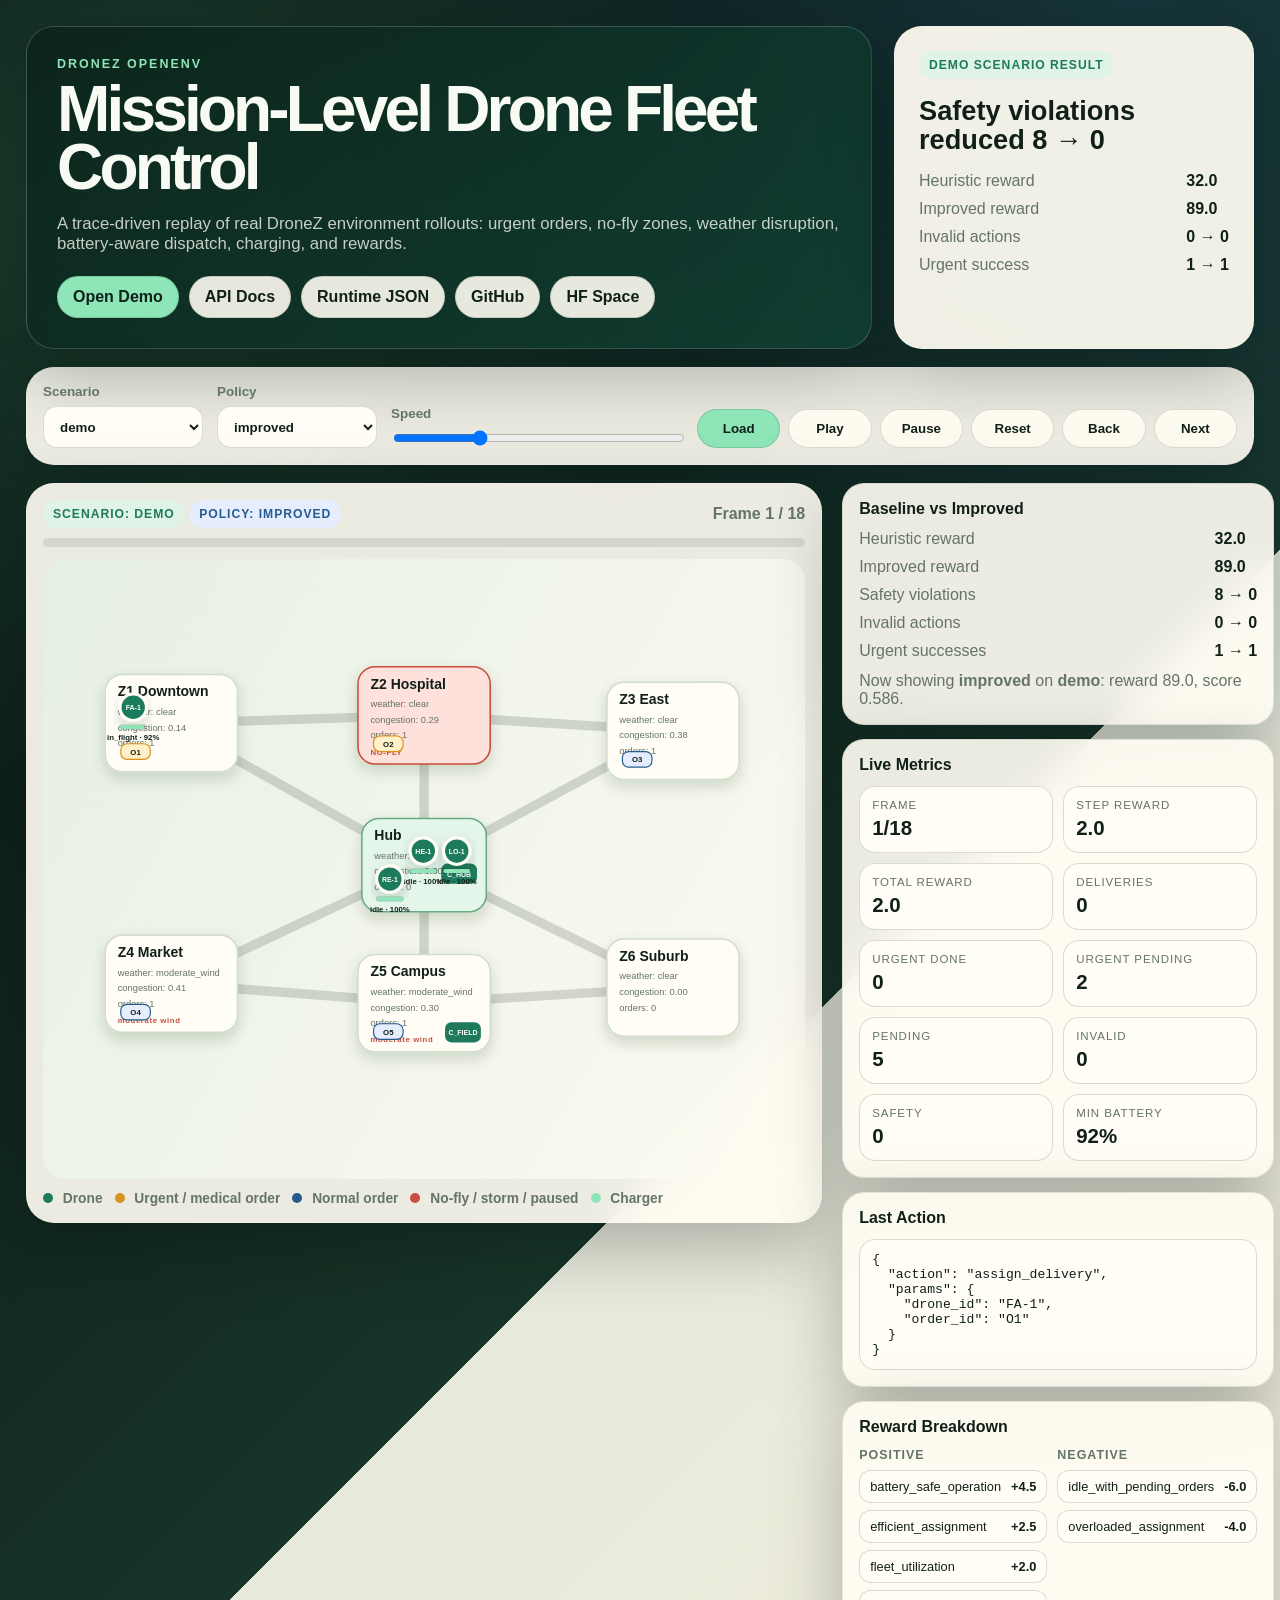
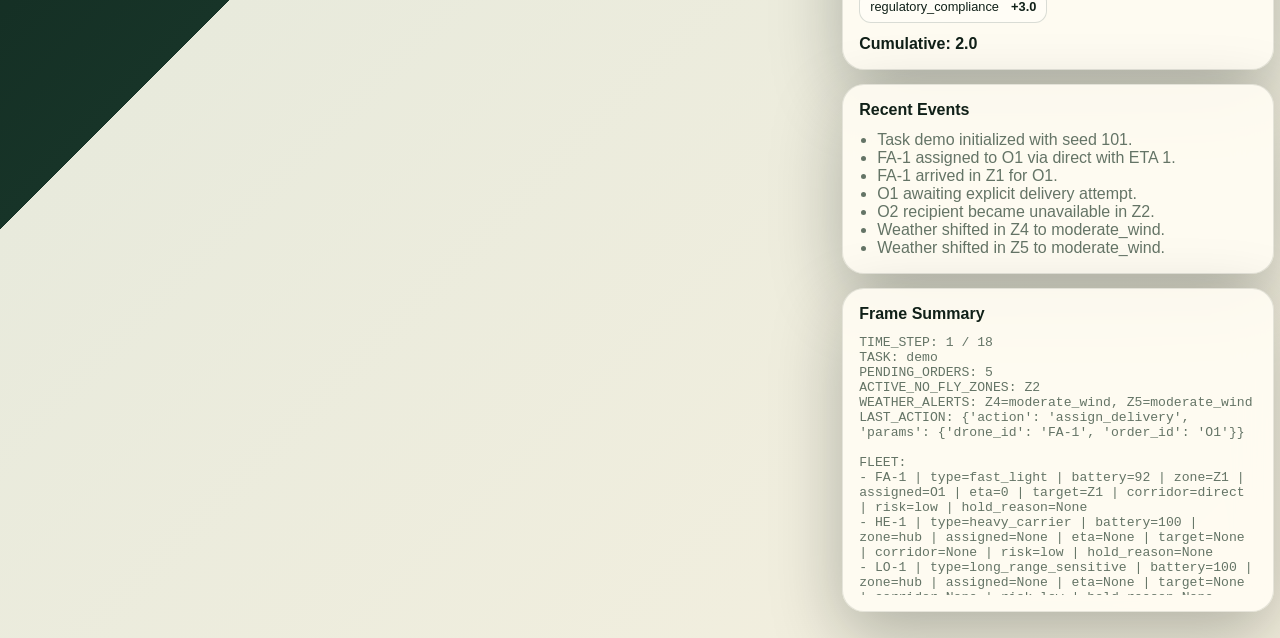
==== demo_ui/index.html @ 7ca6a4ff "Polish DroneZ landing page and replay simulation" ====
<!DOCTYPE html>
<html lang="en">
  <head>
    <meta charset="UTF-8" />
    <meta name="viewport" content="width=device-width, initial-scale=1.0" />
    <title>DroneZ OpenEnv Replay</title>
    <link rel="stylesheet" href="./styles.css" />
  </head>
  <body>
    <div class="app-shell">
      <header class="hero">
        <div class="hero-copy">
          <p class="eyebrow">DroneZ OpenEnv</p>
          <h1>Mission-Level Drone Fleet Control</h1>
          <p class="subhead">
            A trace-driven replay of real DroneZ environment rollouts: urgent orders,
            no-fly zones, weather disruption, battery-aware dispatch, charging, and rewards.
          </p>
          <div class="hero-actions">
            <a class="cta primary" href="#simulator">Open Demo</a>
            <a class="cta" href="/docs">API Docs</a>
            <a class="cta" href="/api">Runtime JSON</a>
            <a class="cta" href="https://github.com/SAICHAITU2012/Meta-Drone-Environment">GitHub</a>
            <a class="cta" href="https://huggingface.co/spaces/Krishna2521/dronez-openenv">HF Space</a>
          </div>
        </div>
        <div class="result-card">
          <span class="result-label">Demo Scenario Result</span>
          <strong>Safety violations reduced 8 → 0</strong>
          <div class="result-grid">
            <span>Heuristic reward</span><b>32.0</b>
            <span>Improved reward</span><b>89.0</b>
            <span>Invalid actions</span><b>0 → 0</b>
            <span>Urgent success</span><b>1 → 1</b>
          </div>
        </div>
      </header>

      <section class="controls-card" aria-label="Replay controls">
        <label>
          Scenario
          <select id="scenarioSelect">
            <option value="demo" selected>demo</option>
            <option value="easy">easy</option>
            <option value="medium">medium</option>
            <option value="hard">hard</option>
          </select>
        </label>
        <label>
          Policy
          <select id="policySelect">
            <option value="improved" selected>improved</option>
            <option value="heuristic">heuristic</option>
            <option value="random">random</option>
            <option value="naive">naive</option>
          </select>
        </label>
        <label>
          Speed
          <input id="speedRange" type="range" min="250" max="2000" step="250" value="850" />
        </label>
        <div class="button-row">
          <button id="loadBtn">Load</button>
          <button id="playBtn">Play</button>
          <button id="pauseBtn">Pause</button>
          <button id="resetBtn">Reset</button>
          <button id="prevBtn">Back</button>
          <button id="nextBtn">Next</button>
        </div>
      </section>

      <main id="simulator" class="layout">
        <section class="viewport-card">
          <div class="map-topline">
            <div>
              <span id="scenarioBadge" class="badge">scenario: demo</span>
              <span id="policyBadge" class="badge strong">policy: improved</span>
            </div>
            <div id="frameIndicator" class="frame-indicator">Frame 0 / 0</div>
          </div>
          <div class="progress-shell"><div id="progressBar" class="progress-bar"></div></div>
          <div id="errorPanel" class="error-panel" hidden></div>
          <svg id="mapSvg" viewBox="0 0 980 640" aria-label="DroneZ city replay map"></svg>
          <div class="legend">
            <span><i class="dot drone"></i> Drone</span>
            <span><i class="dot urgent"></i> Urgent / medical order</span>
            <span><i class="dot normal"></i> Normal order</span>
            <span><i class="dot hazard"></i> No-fly / storm / paused</span>
            <span><i class="dot charger"></i> Charger</span>
          </div>
        </section>

        <aside class="sidebar">
          <section class="panel comparison-card">
            <h2>Baseline vs Improved</h2>
            <div id="comparisonSummary" class="summary-stack"></div>
          </section>

          <section class="panel metrics">
            <h2>Live Metrics</h2>
            <div id="metricsGrid" class="metric-grid"></div>
          </section>

          <section class="panel action-card">
            <h2>Last Action</h2>
            <pre id="lastActionBox" class="action-box"></pre>
          </section>

          <section class="panel">
            <h2>Reward Breakdown</h2>
            <div id="rewardBreakdown" class="reward-breakdown"></div>
          </section>

          <section class="panel">
            <h2>Recent Events</h2>
            <ul id="eventsList" class="event-list"></ul>
          </section>

          <section class="panel">
            <h2>Frame Summary</h2>
            <pre id="frameSummary" class="summary-box"></pre>
          </section>
        </aside>
      </main>
    </div>

    <script type="module" src="./app.js"></script>
  </body>
</html>
---- demo_ui/styles.css ----
:root {
  --bg: #091713;
  --ink: #102018;
  --paper: #fbf7eb;
  --card: rgba(255, 252, 242, 0.92);
  --muted: #647466;
  --green: #1f7a5d;
  --green-soft: #dff3e7;
  --blue: #245c8d;
  --amber: #d9911f;
  --red: #c84c3f;
  --line: rgba(24, 51, 38, 0.16);
  --shadow: 0 24px 70px rgba(3, 14, 10, 0.28);
  font-family: "Avenir Next", "Segoe UI", sans-serif;
}

* { box-sizing: border-box; }

html { scroll-behavior: smooth; }

body {
  margin: 0;
  min-height: 100vh;
  color: var(--ink);
  background:
    radial-gradient(circle at 8% 8%, rgba(90, 202, 149, 0.22), transparent 26%),
    radial-gradient(circle at 88% 0%, rgba(36, 92, 141, 0.25), transparent 32%),
    linear-gradient(135deg, #07120f 0%, #173428 52%, #e8eadc 52%, #f5f0df 100%);
}

.app-shell {
  max-width: 1520px;
  margin: 0 auto;
  padding: 26px;
}

.hero {
  display: grid;
  grid-template-columns: minmax(0, 1fr) 360px;
  gap: 22px;
  align-items: stretch;
  color: #f8fbf4;
  margin-bottom: 18px;
}

.hero-copy,
.result-card,
.controls-card,
.viewport-card,
.panel {
  border: 1px solid rgba(255, 255, 255, 0.18);
  border-radius: 28px;
  box-shadow: var(--shadow);
}

.hero-copy {
  padding: 30px;
  background: linear-gradient(135deg, rgba(10, 33, 25, 0.82), rgba(17, 69, 53, 0.72));
}

.eyebrow {
  margin: 0 0 10px;
  color: #8de5b8;
  text-transform: uppercase;
  letter-spacing: 0.16em;
  font-size: 0.78rem;
  font-weight: 800;
}

h1 {
  margin: 0;
  max-width: 820px;
  font-size: clamp(2.2rem, 5vw, 5.1rem);
  line-height: 0.9;
  letter-spacing: -0.06em;
}

.subhead {
  max-width: 820px;
  margin: 18px 0 0;
  color: rgba(248, 251, 244, 0.78);
  font-size: 1.05rem;
}

.hero-actions {
  display: flex;
  flex-wrap: wrap;
  gap: 10px;
  margin-top: 22px;
}

.cta,
button {
  border: 1px solid rgba(16, 32, 24, 0.14);
  border-radius: 999px;
  padding: 11px 15px;
  background: rgba(255, 252, 242, 0.9);
  color: var(--ink);
  text-decoration: none;
  font-weight: 800;
  cursor: pointer;
  transition: transform 140ms ease, background 140ms ease;
}

.cta:hover,
button:hover {
  transform: translateY(-1px);
  background: #ffffff;
}

.cta.primary,
button:first-child {
  background: #8de5b8;
}

.result-card {
  padding: 24px;
  background: rgba(255, 252, 242, 0.94);
  color: var(--ink);
}

.result-label,
.badge {
  display: inline-flex;
  align-items: center;
  gap: 6px;
  width: fit-content;
  border-radius: 999px;
  padding: 7px 10px;
  background: var(--green-soft);
  color: var(--green);
  font-size: 0.76rem;
  font-weight: 900;
  text-transform: uppercase;
  letter-spacing: 0.08em;
}

.result-card strong {
  display: block;
  margin: 18px 0;
  font-size: 1.7rem;
  line-height: 1.05;
}

.result-grid,
.delta-grid {
  display: grid;
  grid-template-columns: 1fr auto;
  gap: 10px 14px;
  color: var(--muted);
}

.result-grid b,
.delta-grid b {
  color: var(--ink);
}

.controls-card {
  display: grid;
  grid-template-columns: 160px 160px minmax(160px, 1fr) minmax(360px, 540px);
  gap: 14px;
  align-items: end;
  padding: 16px;
  margin-bottom: 18px;
  background: var(--card);
}

label {
  display: grid;
  gap: 7px;
  color: var(--muted);
  font-size: 0.84rem;
  font-weight: 700;
}

select,
input[type="range"] {
  width: 100%;
}

select {
  min-height: 42px;
  border-radius: 14px;
  border: 1px solid var(--line);
  padding: 0 12px;
  background: #fffdf6;
  color: var(--ink);
  font-weight: 700;
}

.button-row {
  display: grid;
  grid-template-columns: repeat(6, 1fr);
  gap: 8px;
}

.layout {
  display: grid;
  grid-template-columns: minmax(620px, 1.45fr) minmax(360px, 0.75fr);
  gap: 20px;
  align-items: start;
}

.viewport-card,
.panel {
  background: var(--card);
  backdrop-filter: blur(18px);
}

.viewport-card {
  padding: 16px;
  position: sticky;
  top: 16px;
}

.map-topline {
  display: flex;
  justify-content: space-between;
  gap: 12px;
  align-items: center;
  margin-bottom: 10px;
}

.badge.strong {
  background: #e6edff;
  color: var(--blue);
}

.frame-indicator {
  color: var(--muted);
  font-weight: 900;
}

.progress-shell {
  height: 9px;
  overflow: hidden;
  border-radius: 999px;
  background: rgba(16, 32, 24, 0.1);
  margin-bottom: 12px;
}

.progress-bar {
  width: 0;
  height: 100%;
  border-radius: inherit;
  background: linear-gradient(90deg, var(--green), #8de5b8);
  transition: width 180ms ease;
}

.error-panel {
  margin-bottom: 12px;
  padding: 12px;
  border: 1px solid rgba(200, 76, 63, 0.35);
  border-radius: 16px;
  background: #ffe9e6;
  color: #7d1d16;
}

.error-panel pre {
  overflow: auto;
  white-space: pre-wrap;
}

#mapSvg {
  display: block;
  width: 100%;
  min-height: 620px;
  border-radius: 22px;
  background:
    linear-gradient(120deg, rgba(229, 240, 227, 0.9), rgba(255, 252, 242, 0.88)),
    repeating-linear-gradient(90deg, rgba(16, 32, 24, 0.04), rgba(16, 32, 24, 0.04) 1px, transparent 1px, transparent 54px),
    repeating-linear-gradient(0deg, rgba(16, 32, 24, 0.035), rgba(16, 32, 24, 0.035) 1px, transparent 1px, transparent 54px);
}

.map-bg { fill: transparent; }
.road { stroke: rgba(16, 32, 24, 0.16); stroke-width: 12; stroke-linecap: round; }
.flight-path { stroke: var(--blue); stroke-width: 4; stroke-dasharray: 10 8; stroke-linecap: round; opacity: 0.9; }
.flight-path.safe { stroke: var(--green); }
.path-pulse { fill: var(--blue); opacity: 0.95; }
.path-pulse.safe { fill: var(--green); }

.zone rect {
  filter: url(#softShadow);
  stroke-width: 2;
}
.zone.clear rect { fill: #fffdf6; stroke: #cfddcb; }
.zone.hub rect { fill: #e4f5ea; stroke: #67a982; }
.zone.no-fly rect { fill: #ffe1dc; stroke: var(--red); }
.zone.paused rect { fill: #fff0c7; stroke: var(--amber); }
.zone.storm rect { fill: #e6ecfb; stroke: var(--blue); }
.zone.congested rect { fill: #fbe9d2; stroke: var(--amber); }
.zone-title { font-size: 18px; font-weight: 900; fill: var(--ink); }
.zone-detail { font-size: 12px; fill: var(--muted); }
.zone-badge { font-size: 10px; font-weight: 900; fill: var(--red); letter-spacing: 0.08em; }

.charger rect { fill: var(--green); }
.charger text { fill: white; font-size: 9px; font-weight: 900; }

.order rect { stroke-width: 1.5; }
.order.normal rect { fill: #e6edff; stroke: var(--blue); }
.order.priority rect { fill: #fff0c7; stroke: var(--amber); }
.order.delivered { opacity: 0.35; }
.order text { font-size: 10px; font-weight: 900; fill: var(--ink); }

.drone circle { stroke: #fffdf6; stroke-width: 4; filter: url(#softShadow); }
.drone.ok circle { fill: var(--green); }
.drone.warning circle { fill: var(--amber); }
.drone.critical circle { fill: var(--red); }
.drone-label { font-size: 9px; font-weight: 900; fill: white; }
.drone-meta { font-size: 10px; fill: var(--ink); font-weight: 800; }
.battery-shell { fill: rgba(16, 32, 24, 0.18); }
.battery-fill { fill: #8de5b8; }

.legend {
  display: flex;
  flex-wrap: wrap;
  gap: 12px;
  margin-top: 12px;
  color: var(--muted);
  font-size: 0.86rem;
  font-weight: 700;
}

.dot {
  display: inline-block;
  width: 10px;
  height: 10px;
  border-radius: 999px;
  margin-right: 6px;
}
.dot.drone { background: var(--green); }
.dot.urgent { background: var(--amber); }
.dot.normal { background: var(--blue); }
.dot.hazard { background: var(--red); }
.dot.charger { background: #8de5b8; }

.sidebar {
  display: grid;
  gap: 14px;
}

.panel {
  padding: 16px;
  border: 1px solid rgba(16, 32, 24, 0.1);
  border-radius: 22px;
}

.panel h2 {
  margin: 0 0 12px;
  font-size: 1rem;
}

.metric-grid {
  display: grid;
  grid-template-columns: repeat(2, 1fr);
  gap: 10px;
}

.metric {
  border-radius: 16px;
  padding: 12px;
  background: #fffdf6;
  border: 1px solid var(--line);
}

.metric-label {
  font-size: 0.72rem;
  color: var(--muted);
  text-transform: uppercase;
  letter-spacing: 0.08em;
}

.metric-value {
  font-size: 1.28rem;
  font-weight: 900;
  margin-top: 5px;
}

.selected-policy {
  margin: 12px 0 0;
  color: var(--muted);
}

.action-box,
.summary-box {
  margin: 0;
  white-space: pre-wrap;
  overflow: auto;
  max-height: 260px;
  color: var(--muted);
  font-size: 0.82rem;
}

.action-box {
  color: var(--ink);
  background: #fffdf6;
  border: 1px solid var(--line);
  border-radius: 16px;
  padding: 12px;
}

.event-list {
  margin: 0;
  padding-left: 18px;
  max-height: 220px;
  overflow: auto;
  color: var(--muted);
}

.reward-columns {
  display: grid;
  grid-template-columns: 1fr 1fr;
  gap: 10px;
}

.reward-columns h3 {
  margin: 0 0 8px;
  font-size: 0.78rem;
  text-transform: uppercase;
  letter-spacing: 0.08em;
  color: var(--muted);
}

.reward-columns ul {
  list-style: none;
  margin: 0;
  padding: 0;
  display: grid;
  gap: 7px;
}

.reward-columns li {
  display: flex;
  justify-content: space-between;
  gap: 10px;
  padding: 8px 10px;
  background: #fffdf6;
  border: 1px solid var(--line);
  border-radius: 12px;
  font-size: 0.8rem;
}

.reward-total {
  margin: 12px 0 0;
  font-weight: 900;
}

.fallback-mode #mapSvg {
  outline: 3px solid rgba(200, 76, 63, 0.35);
}

@media (max-width: 1120px) {
  .hero,
  .layout,
  .controls-card {
    grid-template-columns: 1fr;
  }

  .viewport-card {
    position: static;
  }

  .button-row {
    grid-template-columns: repeat(3, 1fr);
  }

  #mapSvg {
    min-height: 520px;
  }
}

@media (max-width: 640px) {
  .app-shell {
    padding: 14px;
  }

  .hero-copy,
  .result-card,
  .controls-card,
  .viewport-card,
  .panel {
    border-radius: 20px;
  }

  .button-row,
  .metric-grid,
  .reward-columns {
    grid-template-columns: 1fr;
  }
}
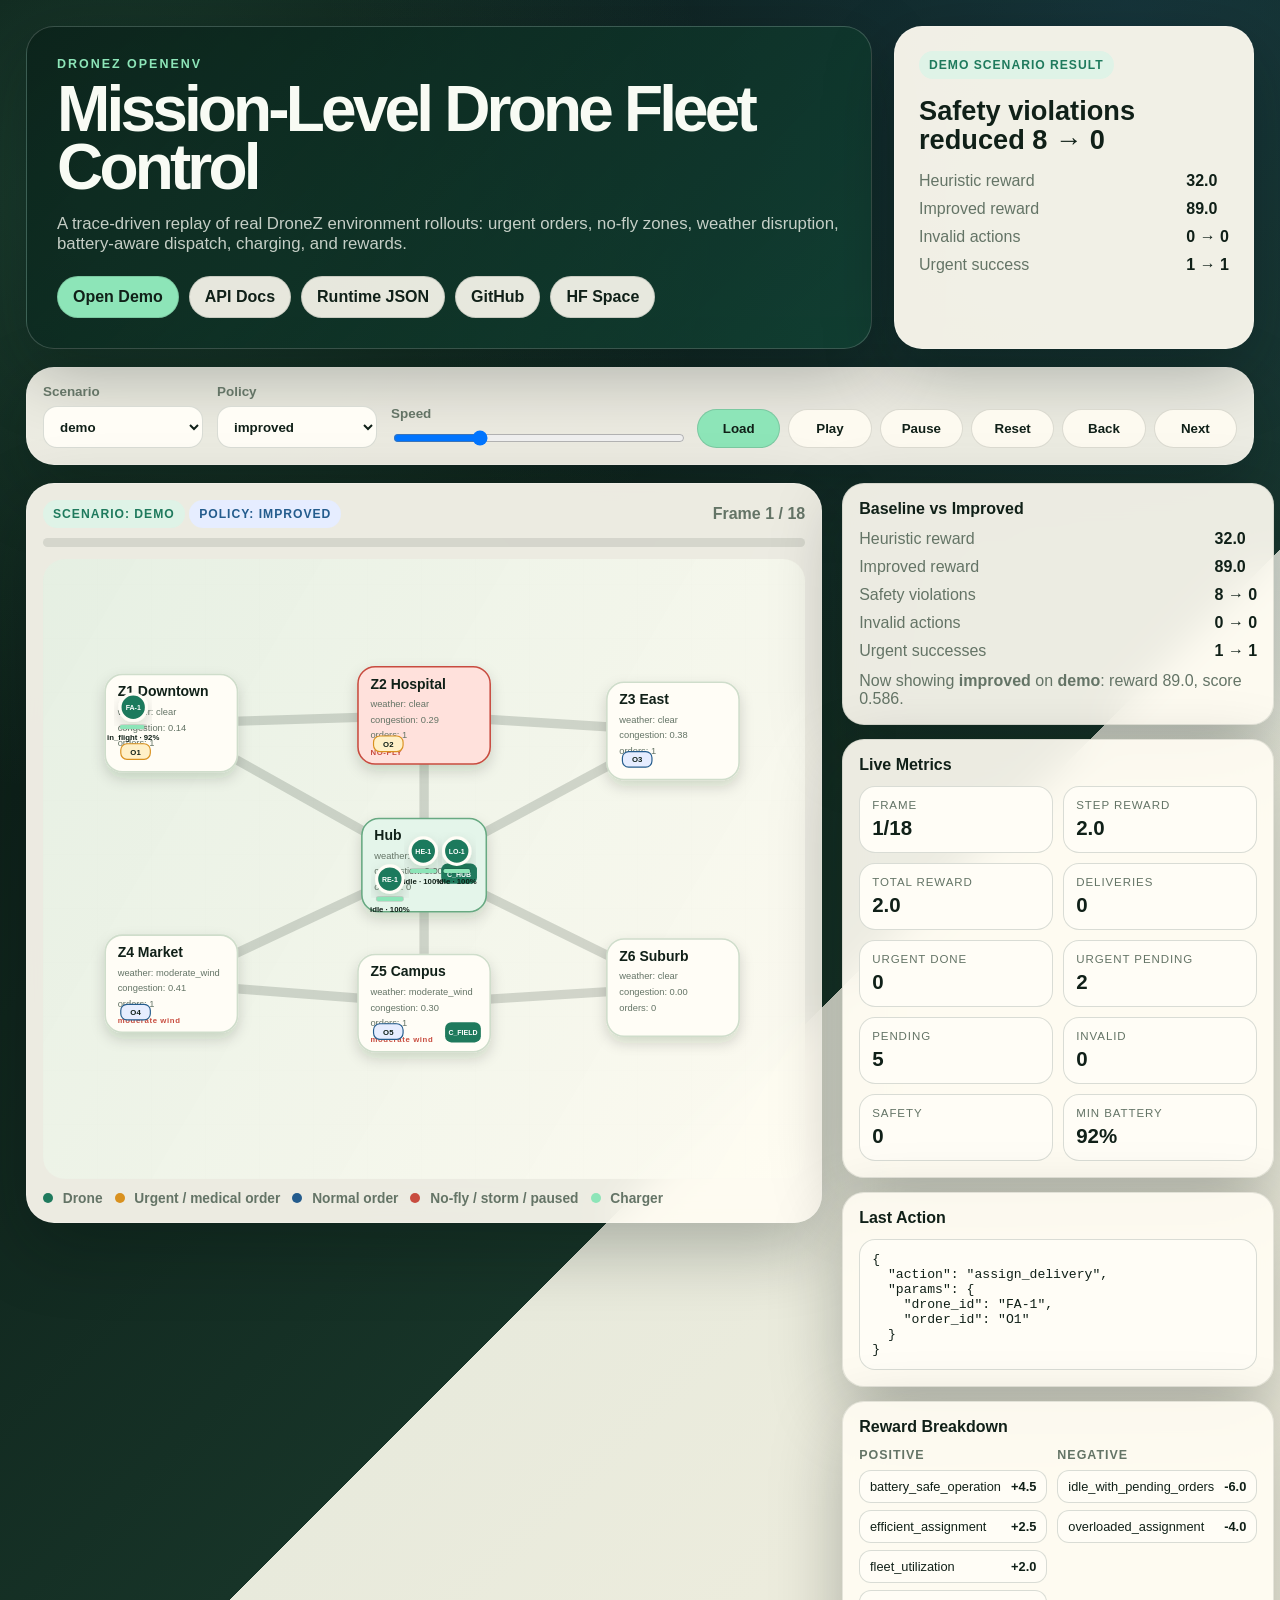
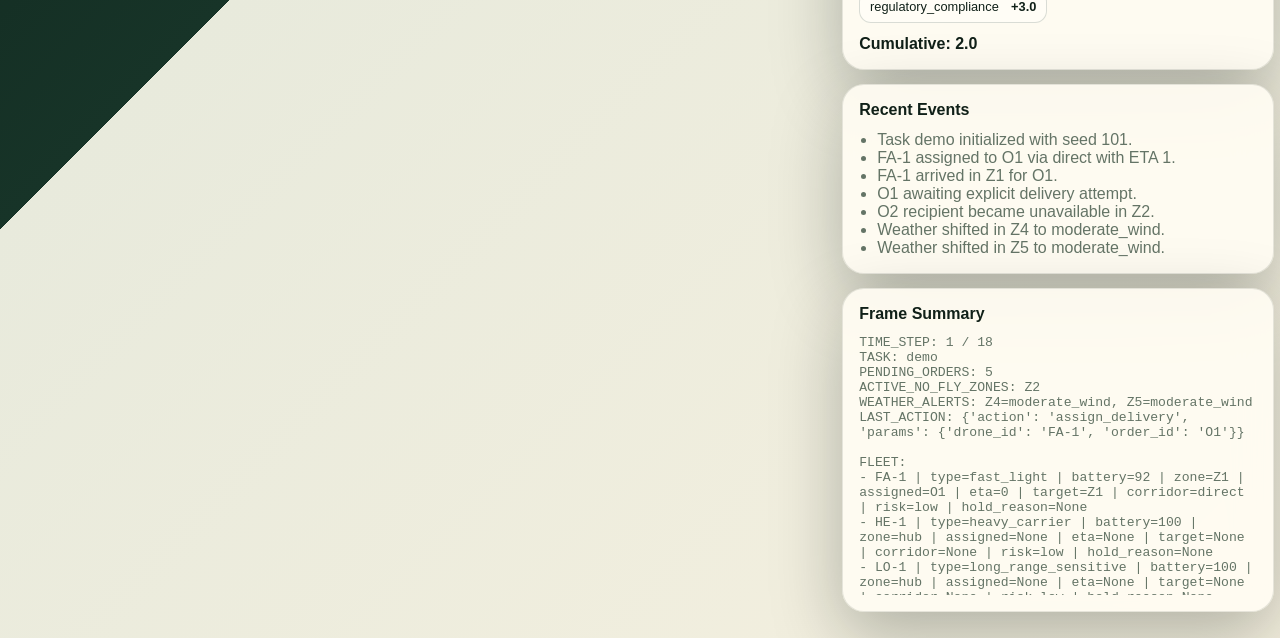
==== commit 5753fb6d: "Finalize DroneZ team submission readiness" ====
--- a/demo_ui/index.html
+++ b/demo_ui/index.html
@@ -20,7 +20,7 @@
             <a class="cta primary" href="#simulator">Open Demo</a>
             <a class="cta" href="/docs">API Docs</a>
             <a class="cta" href="/api">Runtime JSON</a>
-            <a class="cta" href="https://github.com/SAICHAITU2012/Meta-Drone-Environment">GitHub</a>
+            <a class="cta" href="https://github.com/Hollenite/DroneZ">GitHub</a>
             <a class="cta" href="https://huggingface.co/spaces/Krishna2521/dronez-openenv">HF Space</a>
           </div>
         </div>
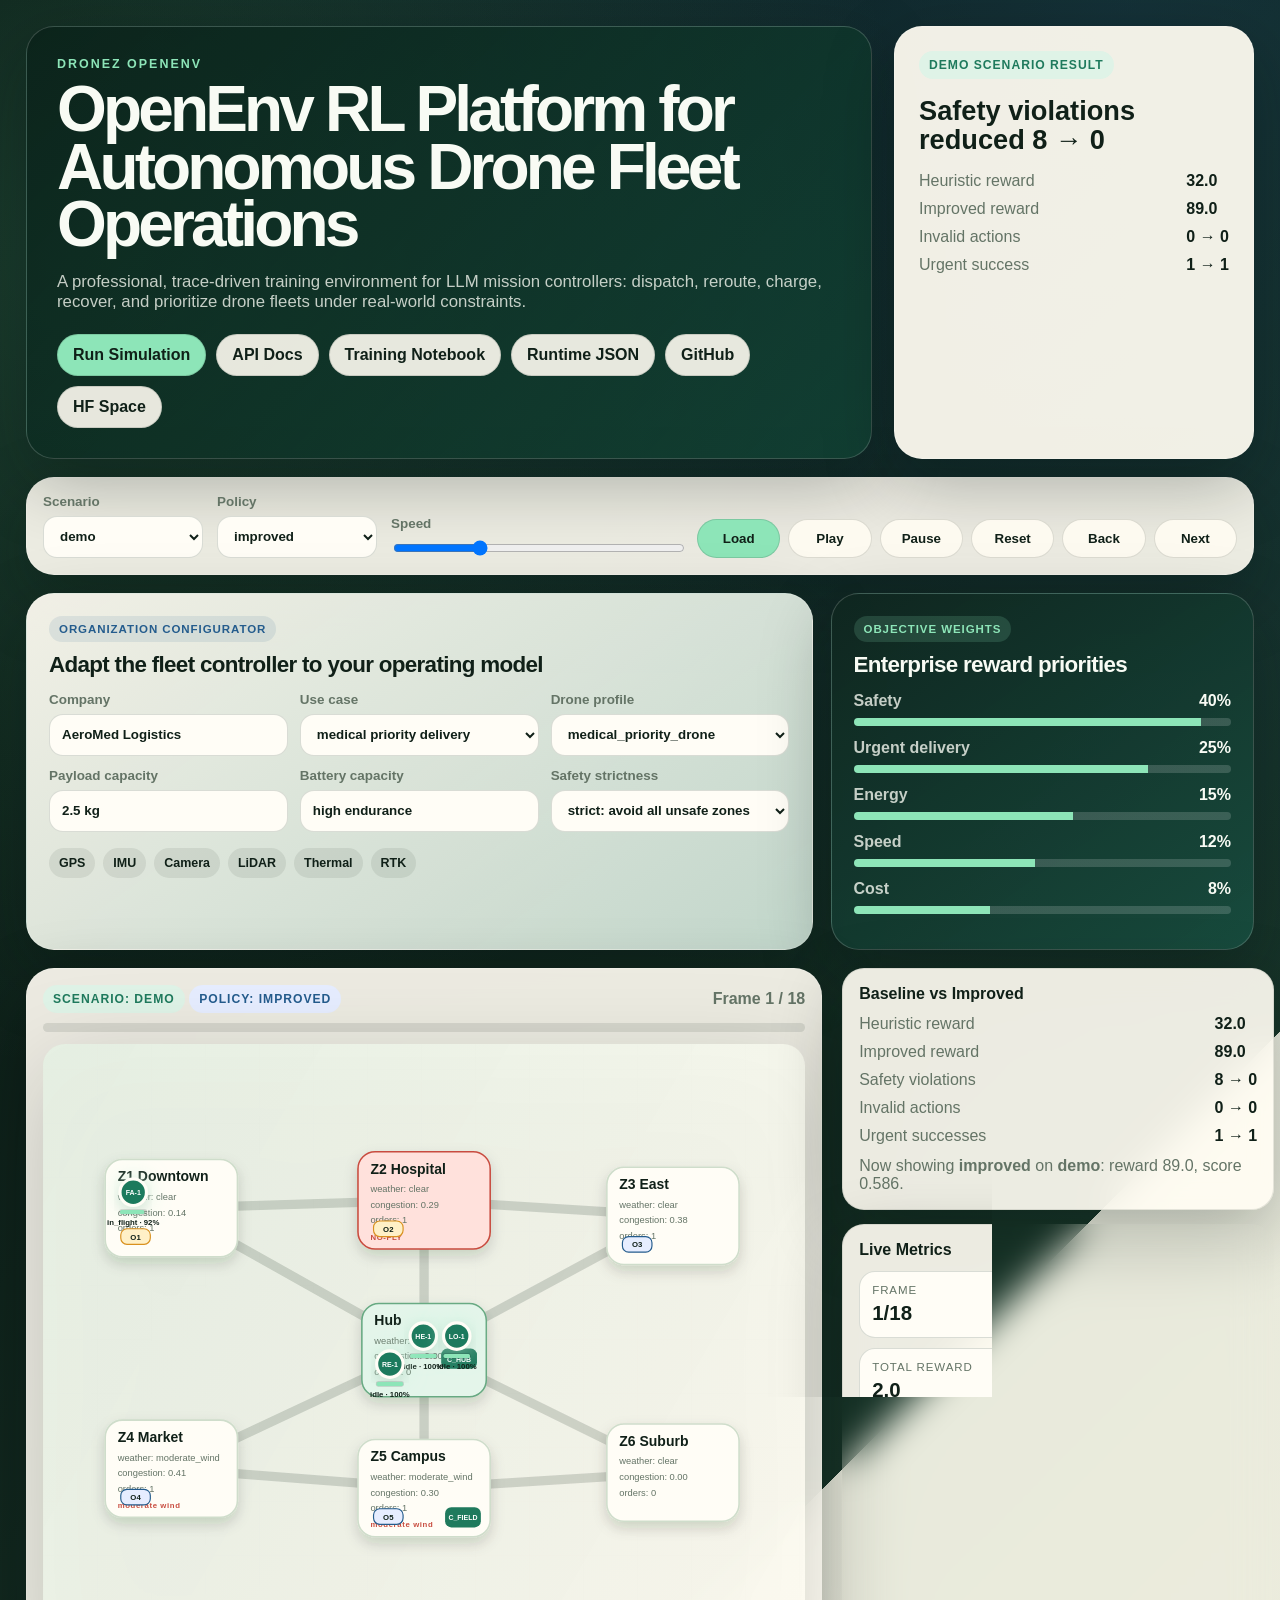
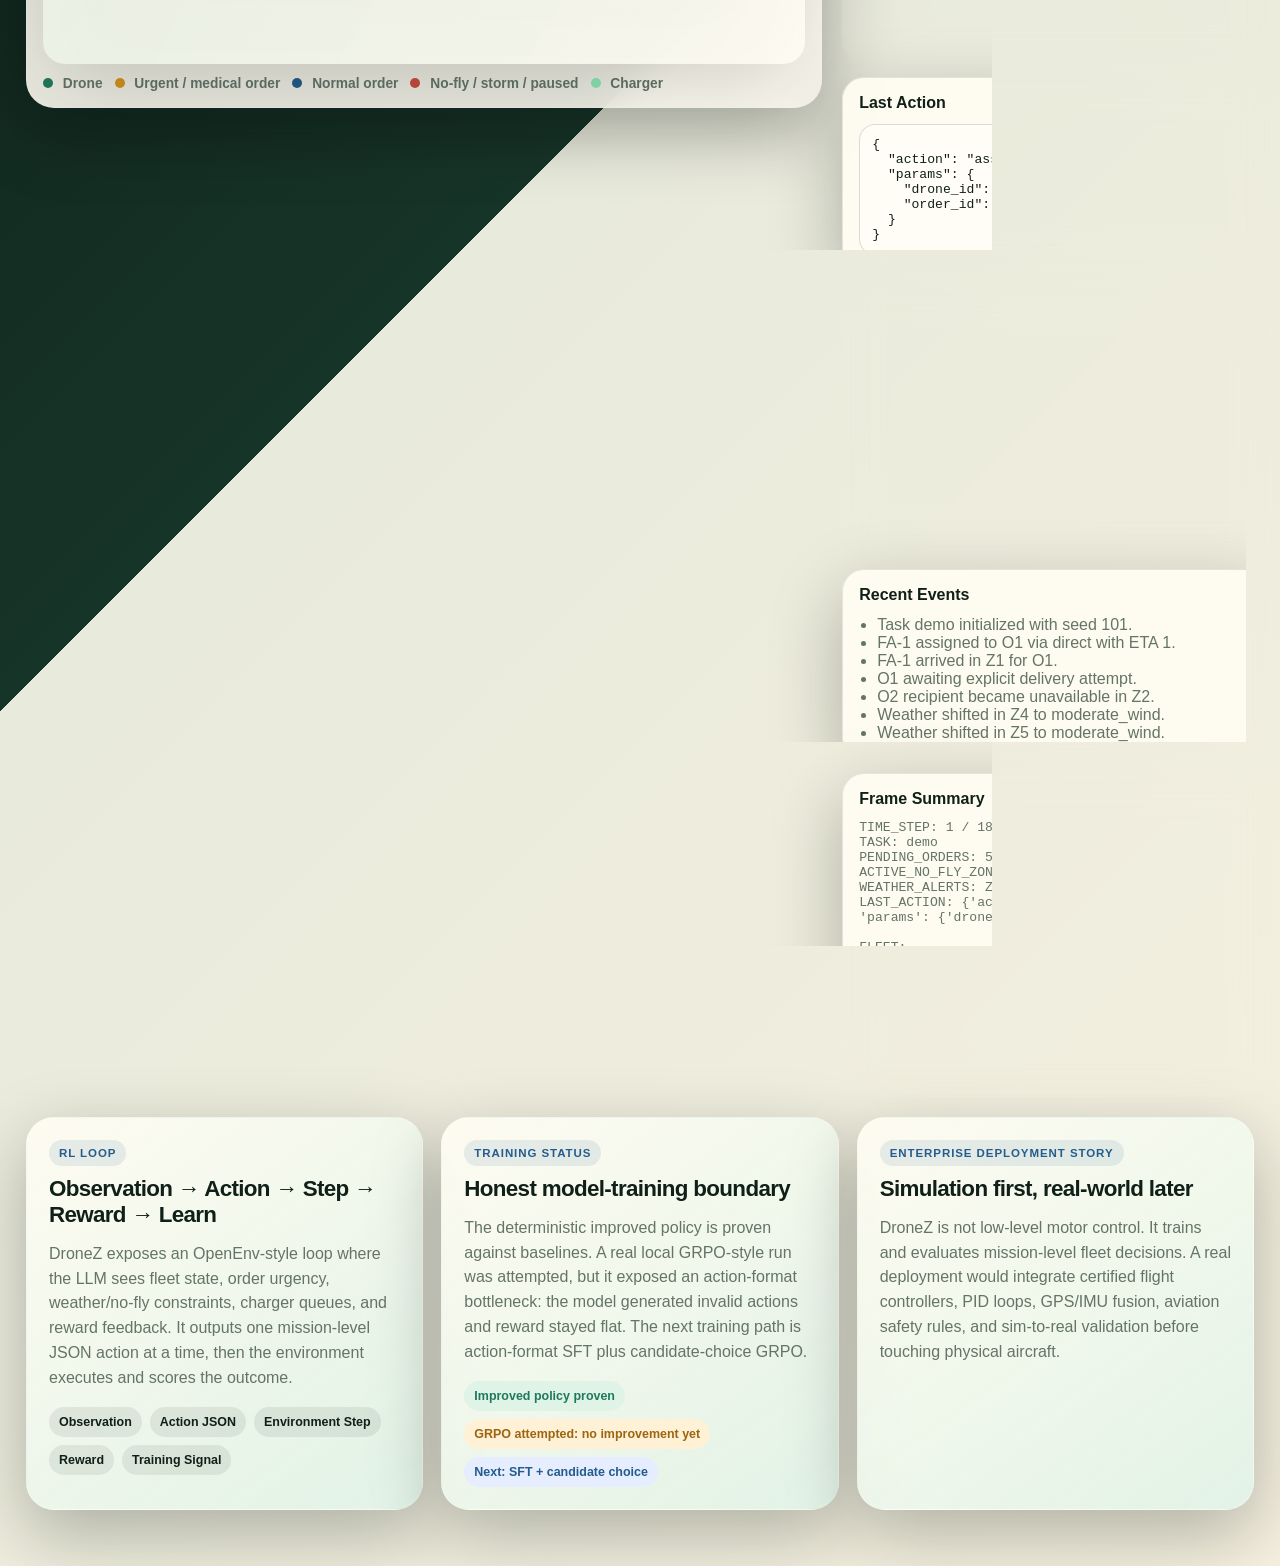
==== commit c417d2fd: "Improve DroneZ training reliability and B2B simulation demo" ====
--- a/demo_ui/index.html
+++ b/demo_ui/index.html
@@ -11,14 +11,15 @@
       <header class="hero">
         <div class="hero-copy">
           <p class="eyebrow">DroneZ OpenEnv</p>
-          <h1>Mission-Level Drone Fleet Control</h1>
+          <h1>OpenEnv RL Platform for Autonomous Drone Fleet Operations</h1>
           <p class="subhead">
-            A trace-driven replay of real DroneZ environment rollouts: urgent orders,
-            no-fly zones, weather disruption, battery-aware dispatch, charging, and rewards.
+            A professional, trace-driven training environment for LLM mission controllers:
+            dispatch, reroute, charge, recover, and prioritize drone fleets under real-world constraints.
           </p>
           <div class="hero-actions">
-            <a class="cta primary" href="#simulator">Open Demo</a>
+            <a class="cta primary" href="#simulator">Run Simulation</a>
             <a class="cta" href="/docs">API Docs</a>
+            <a class="cta" href="https://colab.research.google.com/drive/1ge0s9eYcbeE25oEXh6t-wySGh3ZCR9AV">Training Notebook</a>
             <a class="cta" href="/api">Runtime JSON</a>
             <a class="cta" href="https://github.com/Hollenite/DroneZ">GitHub</a>
             <a class="cta" href="https://huggingface.co/spaces/Krishna2521/dronez-openenv">HF Space</a>
@@ -69,6 +70,53 @@
         </div>
       </section>
 
+      <section class="enterprise-grid" aria-label="Organization configurator">
+        <div class="config-card">
+          <div class="section-kicker">Organization Configurator</div>
+          <h2>Adapt the fleet controller to your operating model</h2>
+          <div class="config-grid">
+            <label>Company <input value="AeroMed Logistics" aria-label="Company name" /></label>
+            <label>Use case
+              <select aria-label="Use case">
+                <option>medical priority delivery</option>
+                <option>urban food delivery</option>
+                <option>critical infrastructure inspection</option>
+                <option>campus surveillance</option>
+              </select>
+            </label>
+            <label>Drone profile
+              <select aria-label="Drone profile">
+                <option>medical_priority_drone</option>
+                <option>light_food_delivery_drone</option>
+                <option>heavy_package_drone</option>
+                <option>long_range_rural_drone</option>
+              </select>
+            </label>
+            <label>Payload capacity <input value="2.5 kg" aria-label="Payload capacity" /></label>
+            <label>Battery capacity <input value="high endurance" aria-label="Battery capacity" /></label>
+            <label>Safety strictness
+              <select aria-label="Safety strictness">
+                <option>strict: avoid all unsafe zones</option>
+                <option>balanced: safety with deadline pressure</option>
+              </select>
+            </label>
+          </div>
+          <div class="sensor-stack">
+            <span>GPS</span><span>IMU</span><span>Camera</span><span>LiDAR</span><span>Thermal</span><span>RTK</span>
+          </div>
+        </div>
+
+        <div class="config-card objective-card">
+          <div class="section-kicker">Objective Weights</div>
+          <h2>Enterprise reward priorities</h2>
+          <div class="objective-row"><span>Safety</span><b>40%</b><i style="--w: 92%"></i></div>
+          <div class="objective-row"><span>Urgent delivery</span><b>25%</b><i style="--w: 78%"></i></div>
+          <div class="objective-row"><span>Energy</span><b>15%</b><i style="--w: 58%"></i></div>
+          <div class="objective-row"><span>Speed</span><b>12%</b><i style="--w: 48%"></i></div>
+          <div class="objective-row"><span>Cost</span><b>8%</b><i style="--w: 36%"></i></div>
+        </div>
+      </section>
+
       <main id="simulator" class="layout">
         <section class="viewport-card">
           <div class="map-topline">
@@ -122,6 +170,44 @@
           </section>
         </aside>
       </main>
+
+      <section class="story-grid">
+        <article class="story-card">
+          <div class="section-kicker">RL Loop</div>
+          <h2>Observation → Action → Step → Reward → Learn</h2>
+          <p>
+            DroneZ exposes an OpenEnv-style loop where the LLM sees fleet state, order urgency,
+            weather/no-fly constraints, charger queues, and reward feedback. It outputs one mission-level
+            JSON action at a time, then the environment executes and scores the outcome.
+          </p>
+          <div class="loop-row">
+            <span>Observation</span><span>Action JSON</span><span>Environment Step</span><span>Reward</span><span>Training Signal</span>
+          </div>
+        </article>
+        <article class="story-card">
+          <div class="section-kicker">Training Status</div>
+          <h2>Honest model-training boundary</h2>
+          <p>
+            The deterministic improved policy is proven against baselines. A real local GRPO-style run was
+            attempted, but it exposed an action-format bottleneck: the model generated invalid actions and
+            reward stayed flat. The next training path is action-format SFT plus candidate-choice GRPO.
+          </p>
+          <div class="status-pills">
+            <span class="pass">Improved policy proven</span>
+            <span class="warn">GRPO attempted: no improvement yet</span>
+            <span class="next">Next: SFT + candidate choice</span>
+          </div>
+        </article>
+        <article class="story-card">
+          <div class="section-kicker">Enterprise Deployment Story</div>
+          <h2>Simulation first, real-world later</h2>
+          <p>
+            DroneZ is not low-level motor control. It trains and evaluates mission-level fleet decisions.
+            A real deployment would integrate certified flight controllers, PID loops, GPS/IMU fusion,
+            aviation safety rules, and sim-to-real validation before touching physical aircraft.
+          </p>
+        </article>
+      </section>
     </div>
 
     <script type="module" src="./app.js"></script>
--- a/demo_ui/styles.css
+++ b/demo_ui/styles.css
@@ -174,11 +174,13 @@
 }
 
 select,
-input[type="range"] {
+input[type="range"],
+.config-grid input {
   width: 100%;
 }
 
-select {
+select,
+.config-grid input {
   min-height: 42px;
   border-radius: 14px;
   border: 1px solid var(--line);
@@ -188,6 +190,104 @@
   font-weight: 700;
 }
 
+.enterprise-grid {
+  display: grid;
+  grid-template-columns: minmax(0, 1.3fr) minmax(320px, 0.7fr);
+  gap: 18px;
+  margin-bottom: 18px;
+}
+
+.config-card,
+.story-card {
+  border: 1px solid rgba(255, 255, 255, 0.18);
+  border-radius: 28px;
+  background: linear-gradient(145deg, rgba(255, 252, 242, 0.94), rgba(223, 243, 231, 0.86));
+  box-shadow: var(--shadow);
+  padding: 22px;
+}
+
+.section-kicker {
+  width: fit-content;
+  margin-bottom: 10px;
+  border-radius: 999px;
+  padding: 7px 10px;
+  background: rgba(36, 92, 141, 0.1);
+  color: var(--blue);
+  font-weight: 900;
+  letter-spacing: 0.08em;
+  text-transform: uppercase;
+  font-size: 0.72rem;
+}
+
+.config-card h2,
+.story-card h2 {
+  margin: 0 0 14px;
+  font-size: 1.4rem;
+  letter-spacing: -0.03em;
+}
+
+.config-grid {
+  display: grid;
+  grid-template-columns: repeat(3, minmax(0, 1fr));
+  gap: 12px;
+}
+
+.sensor-stack,
+.status-pills,
+.loop-row {
+  display: flex;
+  flex-wrap: wrap;
+  gap: 8px;
+  margin-top: 16px;
+}
+
+.sensor-stack span,
+.status-pills span,
+.loop-row span {
+  border-radius: 999px;
+  padding: 8px 10px;
+  background: rgba(16, 32, 24, 0.08);
+  color: var(--ink);
+  font-size: 0.78rem;
+  font-weight: 900;
+}
+
+.status-pills .pass { background: #dff3e7; color: var(--green); }
+.status-pills .warn { background: #fff1d6; color: #9c650f; }
+.status-pills .next { background: #e6edff; color: var(--blue); }
+
+.objective-card {
+  background: linear-gradient(145deg, rgba(15, 38, 31, 0.94), rgba(24, 78, 64, 0.88));
+  color: #f8fbf4;
+}
+
+.objective-card .section-kicker {
+  background: rgba(141, 229, 184, 0.16);
+  color: #8de5b8;
+}
+
+.objective-row {
+  display: grid;
+  grid-template-columns: 1fr auto;
+  gap: 8px 14px;
+  margin: 13px 0;
+  align-items: center;
+}
+
+.objective-row span {
+  color: rgba(248, 251, 244, 0.78);
+  font-weight: 800;
+}
+
+.objective-row i {
+  grid-column: 1 / -1;
+  display: block;
+  height: 8px;
+  border-radius: 999px;
+  background:
+    linear-gradient(90deg, #8de5b8 var(--w), rgba(255, 255, 255, 0.16) var(--w));
+}
+
 .button-row {
   display: grid;
   grid-template-columns: repeat(6, 1fr);
@@ -266,6 +366,7 @@
   width: 100%;
   min-height: 620px;
   border-radius: 22px;
+  filter: drop-shadow(0 24px 46px rgba(2, 12, 8, 0.2));
   background:
     linear-gradient(120deg, rgba(229, 240, 227, 0.9), rgba(255, 252, 242, 0.88)),
     repeating-linear-gradient(90deg, rgba(16, 32, 24, 0.04), rgba(16, 32, 24, 0.04) 1px, transparent 1px, transparent 54px),
@@ -302,7 +403,12 @@
 .order.delivered { opacity: 0.35; }
 .order text { font-size: 10px; font-weight: 900; fill: var(--ink); }
 
-.drone circle { stroke: #fffdf6; stroke-width: 4; filter: url(#softShadow); }
+.drone circle {
+  stroke: #fffdf6;
+  stroke-width: 4;
+  filter: url(#softShadow) drop-shadow(0 0 14px rgba(141, 229, 184, 0.7));
+  animation: dronePulse 1.9s ease-in-out infinite;
+}
 .drone.ok circle { fill: var(--green); }
 .drone.warning circle { fill: var(--amber); }
 .drone.critical circle { fill: var(--red); }
@@ -449,10 +555,35 @@
   outline: 3px solid rgba(200, 76, 63, 0.35);
 }
 
+@keyframes dronePulse {
+  0%, 100% { transform: scale(1); }
+  50% { transform: scale(1.08); }
+}
+
+.story-grid {
+  display: grid;
+  grid-template-columns: repeat(3, minmax(0, 1fr));
+  gap: 18px;
+  margin-top: 20px;
+  margin-bottom: 30px;
+}
+
+.story-card p {
+  margin: 0;
+  color: var(--muted);
+  line-height: 1.55;
+}
+
 @media (max-width: 1120px) {
   .hero,
   .layout,
-  .controls-card {
+  .controls-card,
+  .enterprise-grid,
+  .story-grid {
+    grid-template-columns: 1fr;
+  }
+
+  .config-grid {
     grid-template-columns: 1fr;
   }
 
@@ -478,7 +609,9 @@
   .result-card,
   .controls-card,
   .viewport-card,
-  .panel {
+  .panel,
+  .config-card,
+  .story-card {
     border-radius: 20px;
   }
 
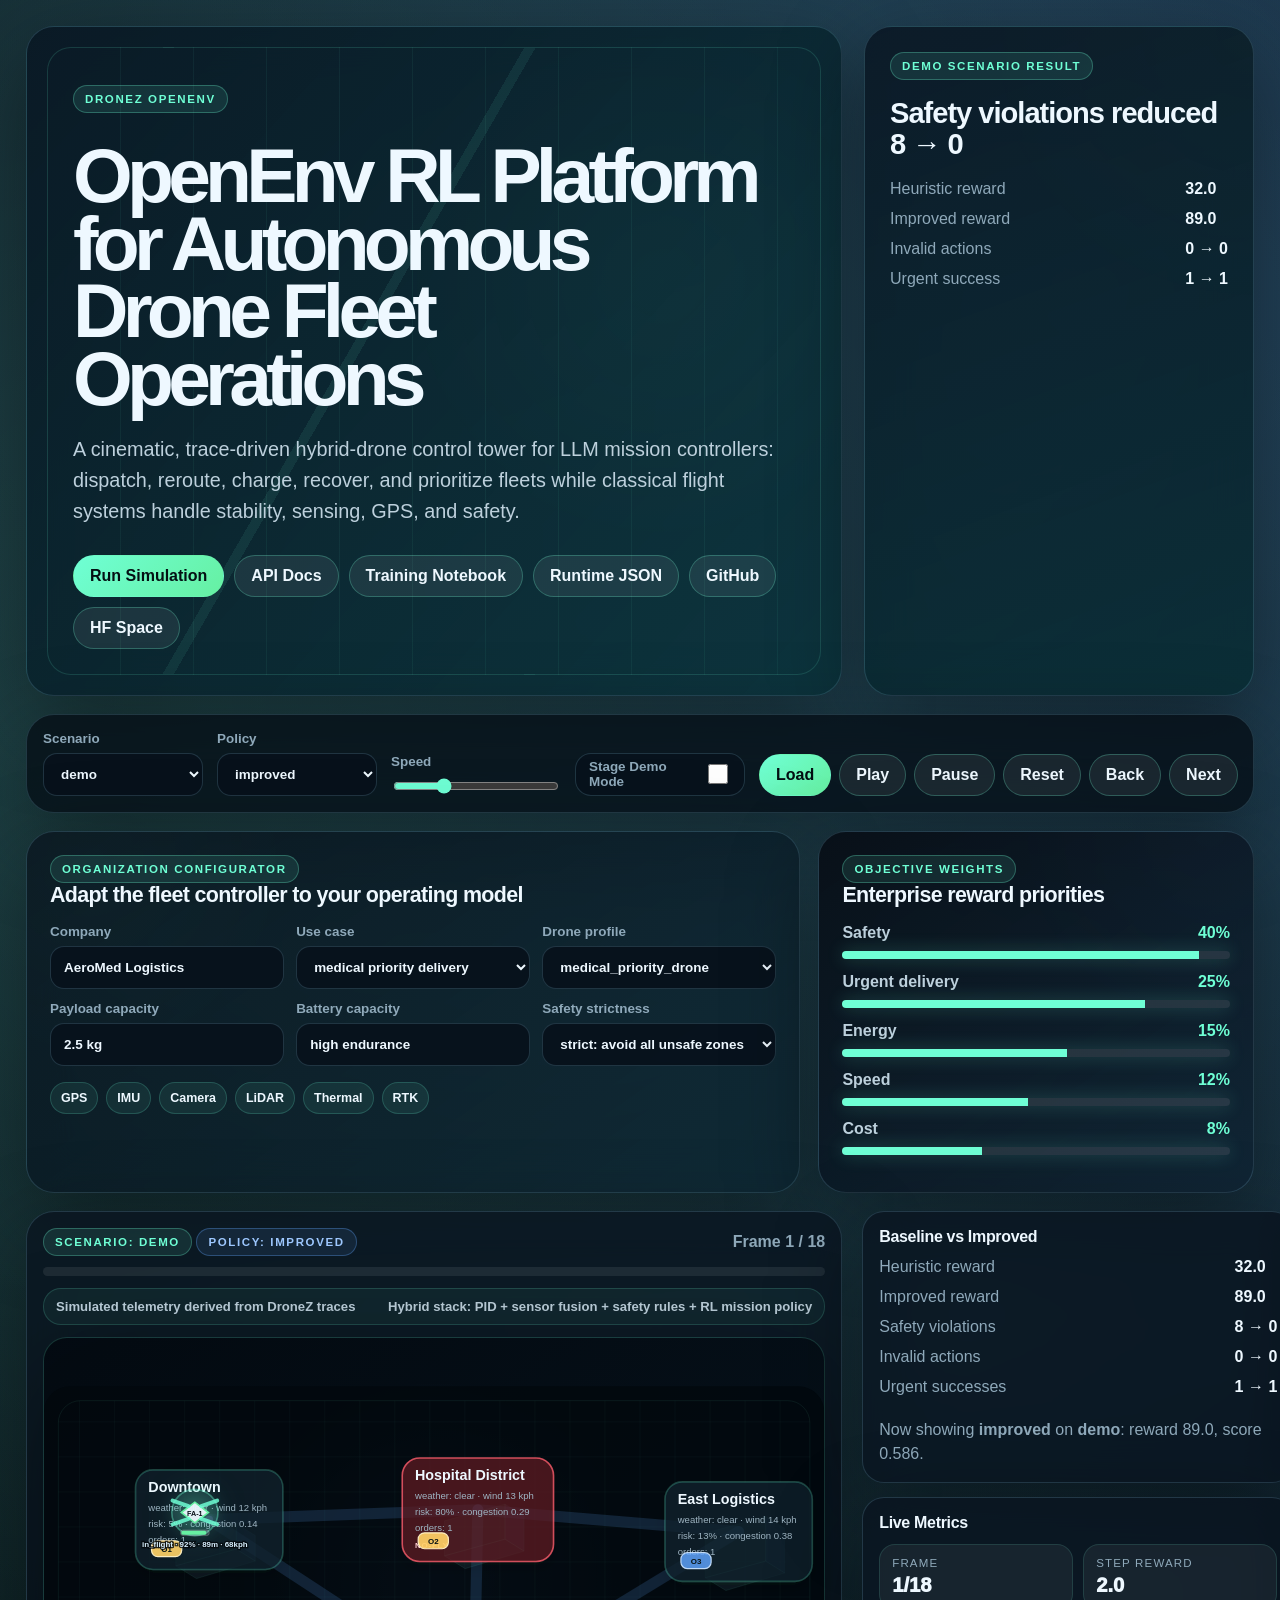
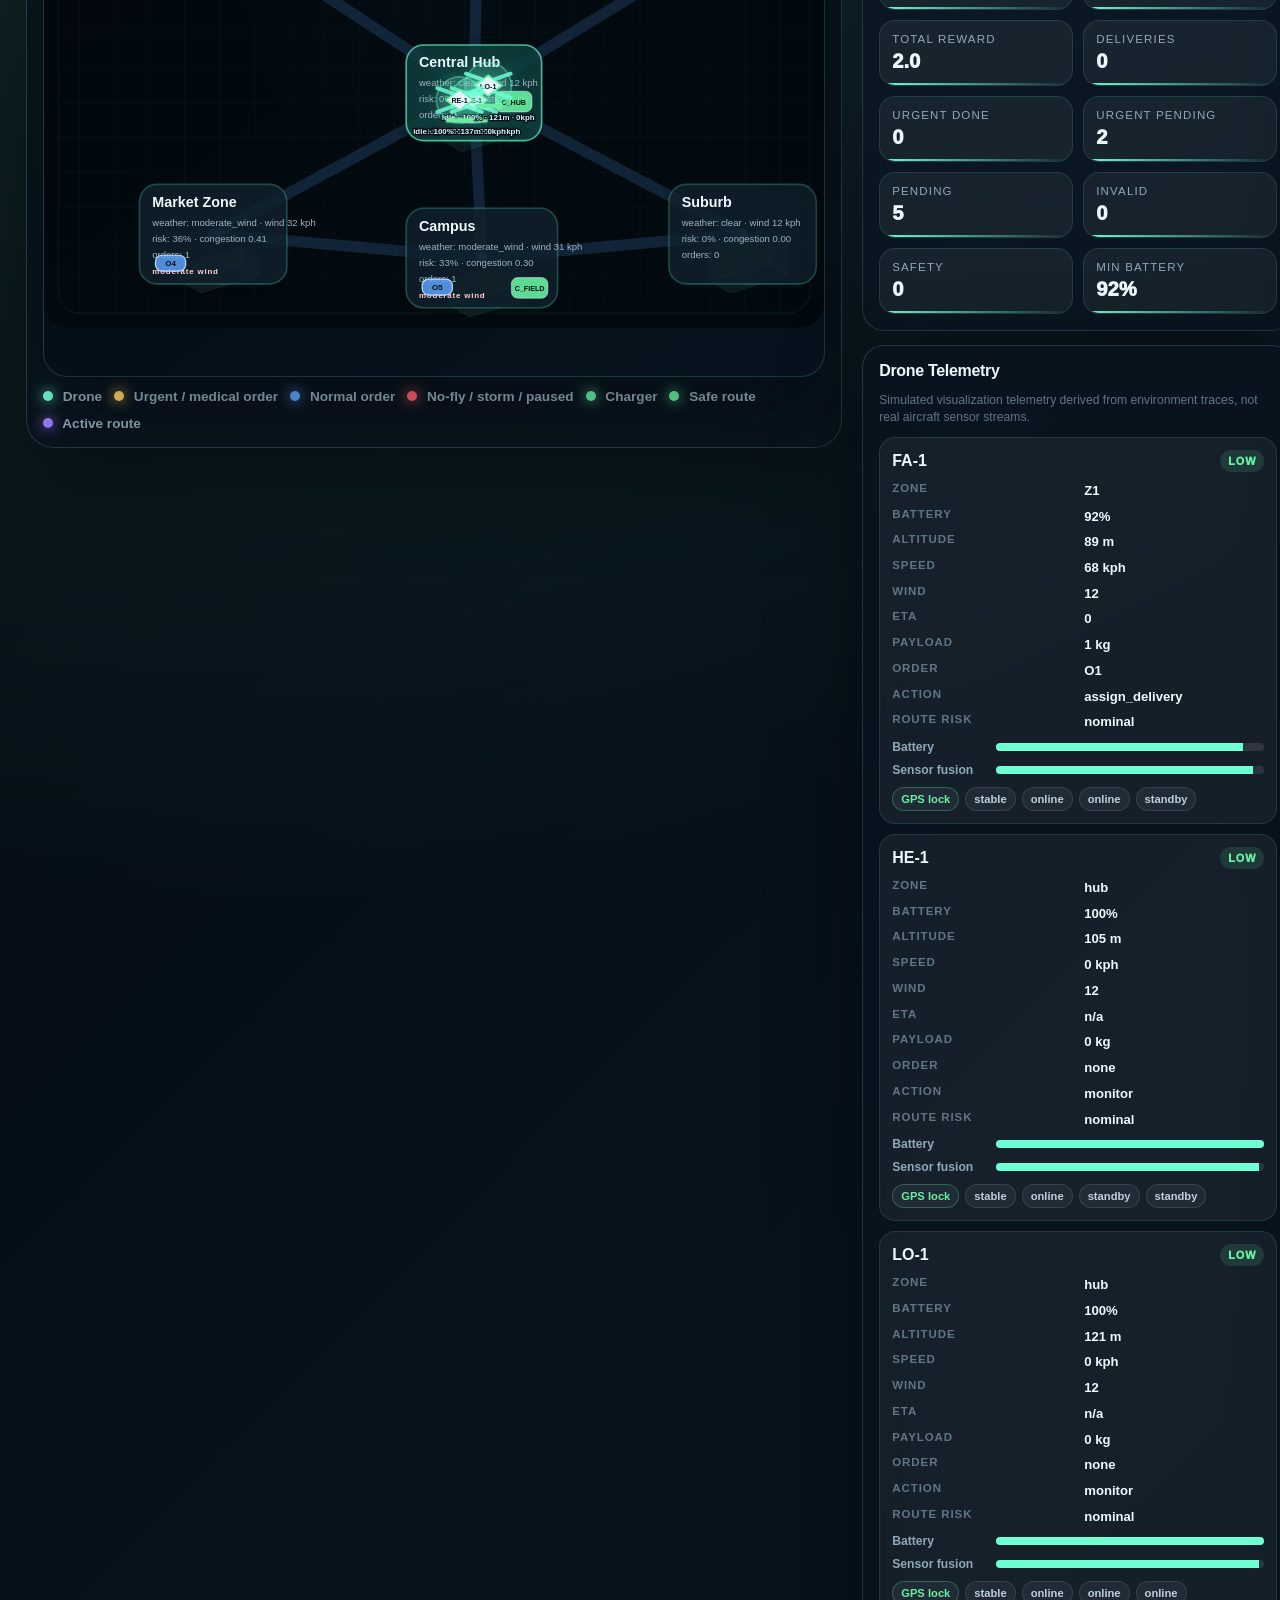
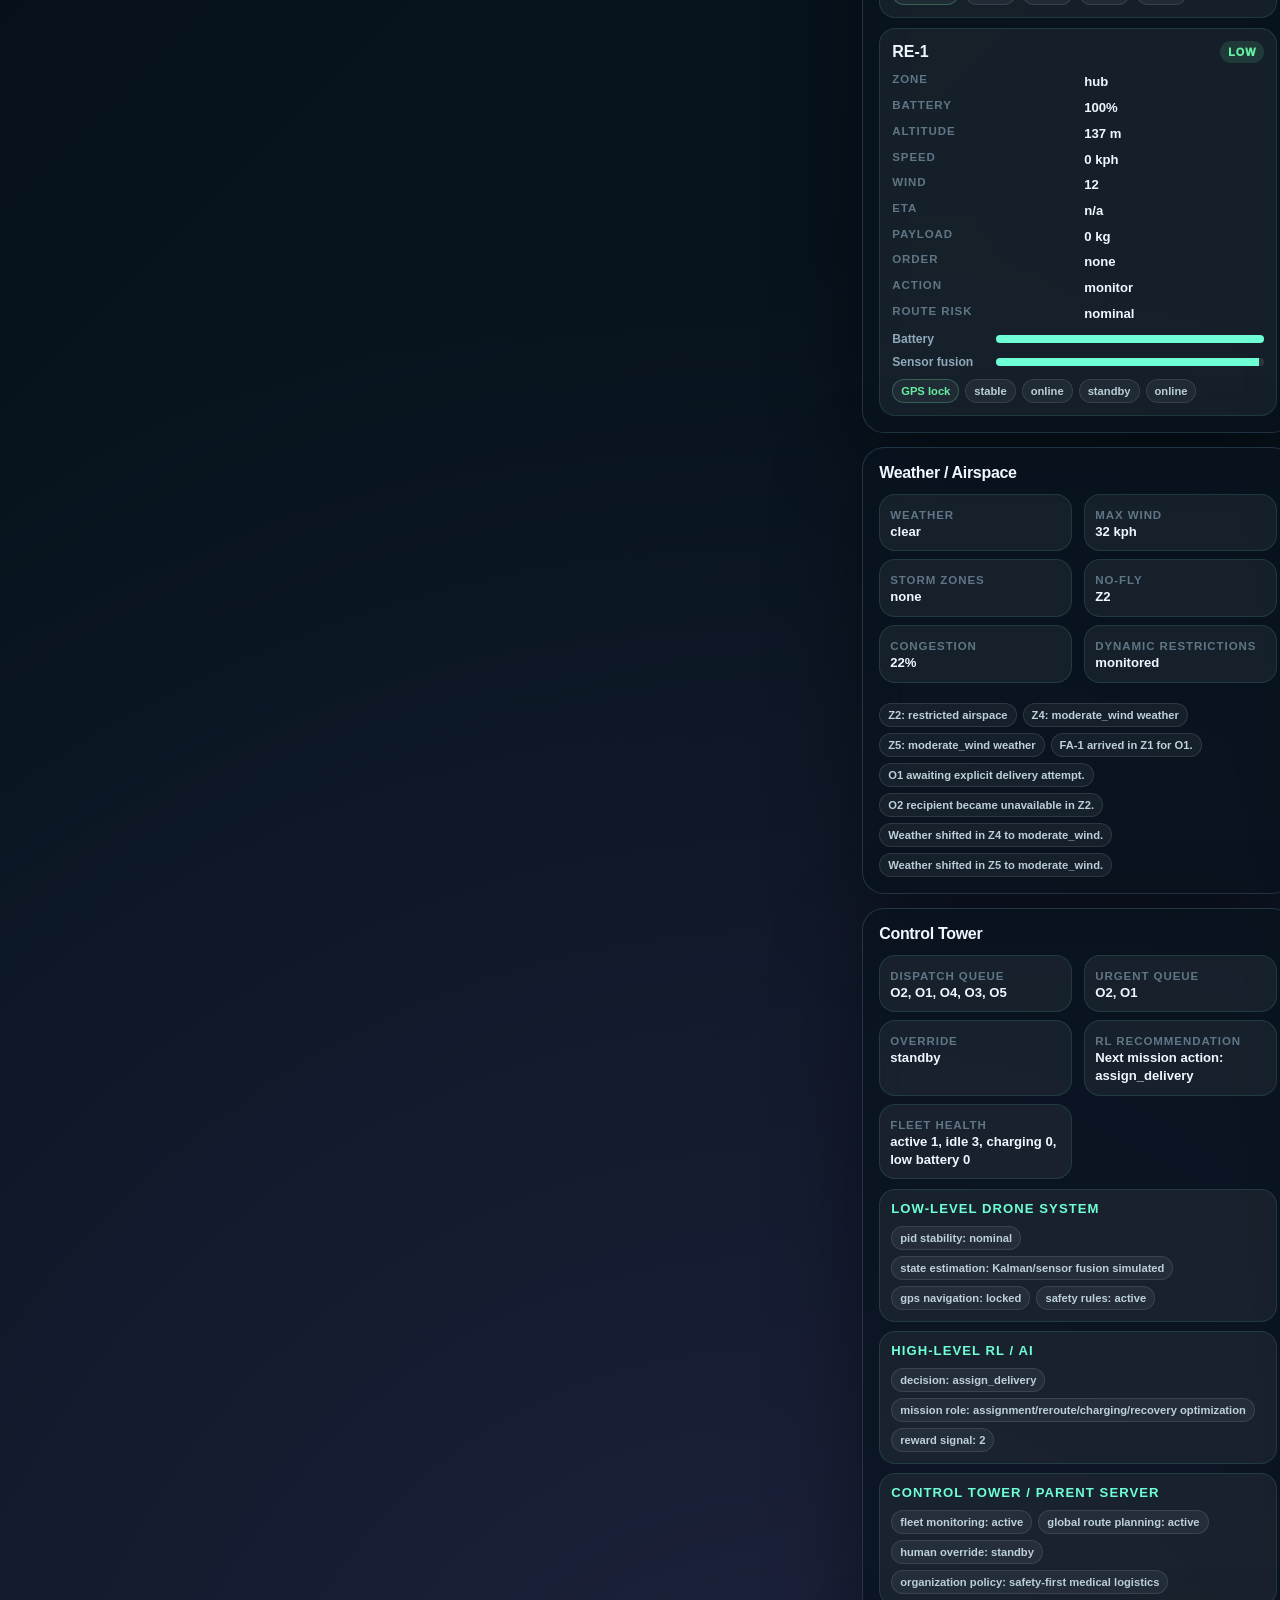
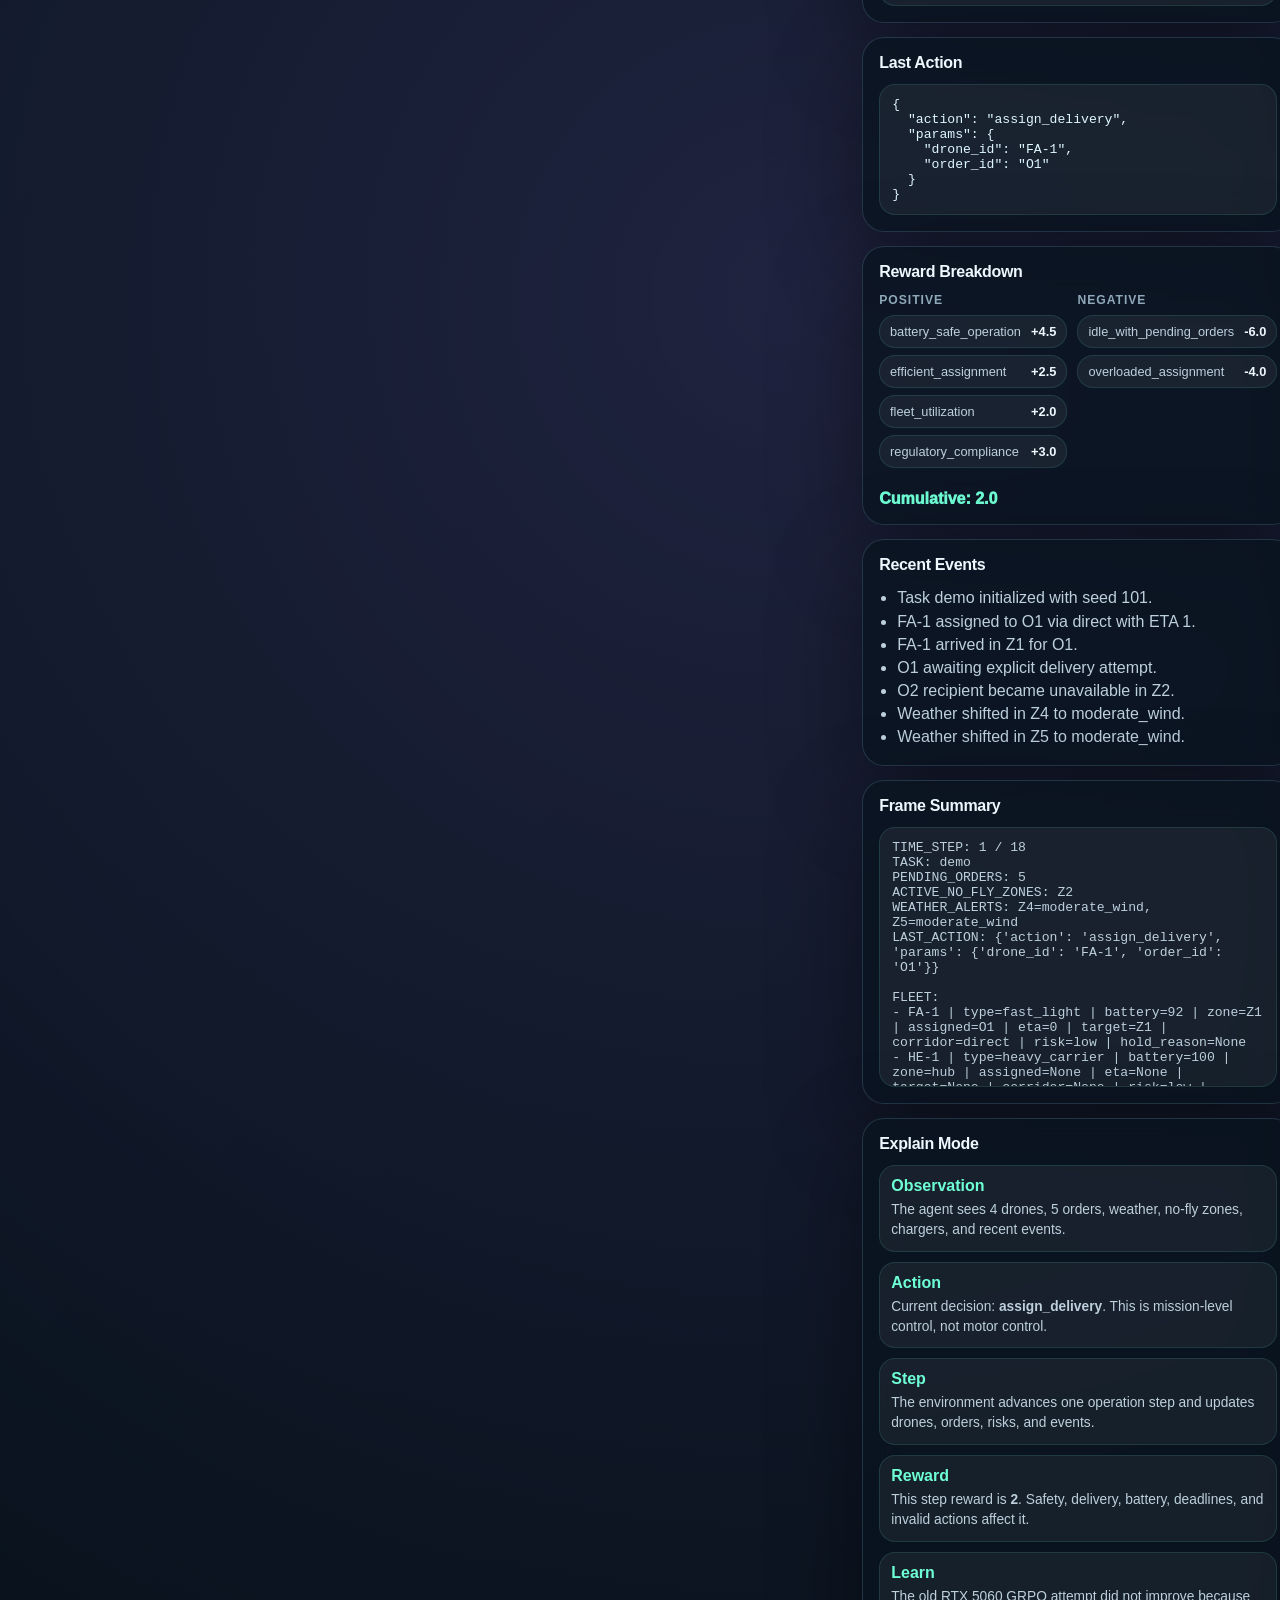
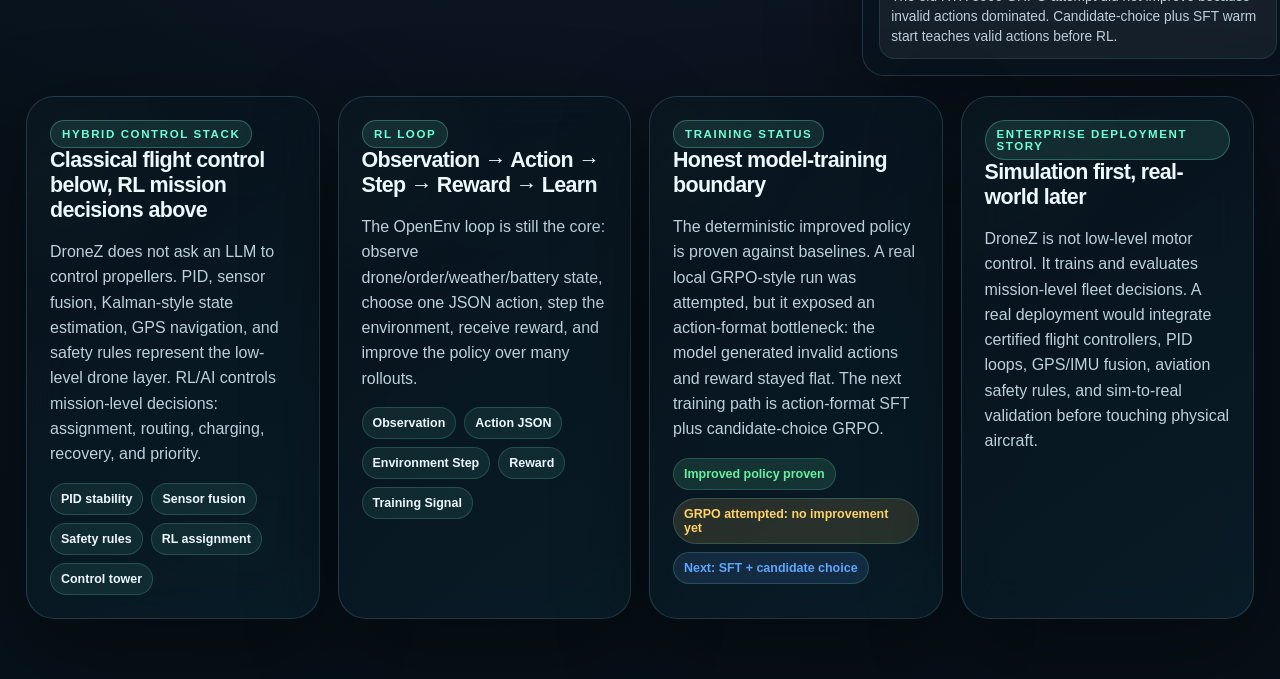
==== commit 131c706e: "Add advanced DroneZ simulation and beginner learning docs" ====
--- a/demo_ui/index.html
+++ b/demo_ui/index.html
@@ -13,8 +13,9 @@
           <p class="eyebrow">DroneZ OpenEnv</p>
           <h1>OpenEnv RL Platform for Autonomous Drone Fleet Operations</h1>
           <p class="subhead">
-            A professional, trace-driven training environment for LLM mission controllers:
-            dispatch, reroute, charge, recover, and prioritize drone fleets under real-world constraints.
+            A cinematic, trace-driven hybrid-drone control tower for LLM mission controllers:
+            dispatch, reroute, charge, recover, and prioritize fleets while classical flight systems
+            handle stability, sensing, GPS, and safety.
           </p>
           <div class="hero-actions">
             <a class="cta primary" href="#simulator">Run Simulation</a>
@@ -59,6 +60,10 @@
         <label>
           Speed
           <input id="speedRange" type="range" min="250" max="2000" step="250" value="850" />
+        </label>
+        <label class="toggle-control">
+          Stage Demo Mode
+          <input id="stageModeToggle" type="checkbox" />
         </label>
         <div class="button-row">
           <button id="loadBtn">Load</button>
@@ -128,13 +133,19 @@
           </div>
           <div class="progress-shell"><div id="progressBar" class="progress-bar"></div></div>
           <div id="errorPanel" class="error-panel" hidden></div>
-          <svg id="mapSvg" viewBox="0 0 980 640" aria-label="DroneZ city replay map"></svg>
+          <div class="mission-strip">
+            <span>Simulated telemetry derived from DroneZ traces</span>
+            <span>Hybrid stack: PID + sensor fusion + safety rules + RL mission policy</span>
+          </div>
+          <svg id="mapSvg" viewBox="0 0 980 680" aria-label="DroneZ city replay map"></svg>
           <div class="legend">
             <span><i class="dot drone"></i> Drone</span>
             <span><i class="dot urgent"></i> Urgent / medical order</span>
             <span><i class="dot normal"></i> Normal order</span>
             <span><i class="dot hazard"></i> No-fly / storm / paused</span>
             <span><i class="dot charger"></i> Charger</span>
+            <span><i class="dot route-safe"></i> Safe route</span>
+            <span><i class="dot route-active"></i> Active route</span>
           </div>
         </section>
 
@@ -149,6 +160,21 @@
             <div id="metricsGrid" class="metric-grid"></div>
           </section>
 
+          <section class="panel telemetry-card">
+            <h2>Drone Telemetry</h2>
+            <div id="telemetryPanel" class="telemetry-stack"></div>
+          </section>
+
+          <section class="panel environment-card">
+            <h2>Weather / Airspace</h2>
+            <div id="environmentPanel" class="environment-stack"></div>
+          </section>
+
+          <section class="panel tower-card">
+            <h2>Control Tower</h2>
+            <div id="towerPanel" class="tower-stack"></div>
+          </section>
+
           <section class="panel action-card">
             <h2>Last Action</h2>
             <pre id="lastActionBox" class="action-box"></pre>
@@ -168,17 +194,33 @@
             <h2>Frame Summary</h2>
             <pre id="frameSummary" class="summary-box"></pre>
           </section>
+
+          <section class="panel learn-card">
+            <h2>Explain Mode</h2>
+            <div id="learnPanel" class="learn-stack"></div>
+          </section>
         </aside>
       </main>
 
       <section class="story-grid">
         <article class="story-card">
+          <div class="section-kicker">Hybrid Control Stack</div>
+          <h2>Classical flight control below, RL mission decisions above</h2>
+          <p>
+            DroneZ does not ask an LLM to control propellers. PID, sensor fusion, Kalman-style state
+            estimation, GPS navigation, and safety rules represent the low-level drone layer. RL/AI
+            controls mission-level decisions: assignment, routing, charging, recovery, and priority.
+          </p>
+          <div class="loop-row">
+            <span>PID stability</span><span>Sensor fusion</span><span>Safety rules</span><span>RL assignment</span><span>Control tower</span>
+          </div>
+        </article>
+        <article class="story-card">
           <div class="section-kicker">RL Loop</div>
           <h2>Observation → Action → Step → Reward → Learn</h2>
           <p>
-            DroneZ exposes an OpenEnv-style loop where the LLM sees fleet state, order urgency,
-            weather/no-fly constraints, charger queues, and reward feedback. It outputs one mission-level
-            JSON action at a time, then the environment executes and scores the outcome.
+            The OpenEnv loop is still the core: observe drone/order/weather/battery state, choose one JSON
+            action, step the environment, receive reward, and improve the policy over many rollouts.
           </p>
           <div class="loop-row">
             <span>Observation</span><span>Action JSON</span><span>Environment Step</span><span>Reward</span><span>Training Signal</span>
--- a/demo_ui/styles.css
+++ b/demo_ui/styles.css
@@ -1,45 +1,77 @@
 :root {
-  --bg: #091713;
-  --ink: #102018;
-  --paper: #fbf7eb;
-  --card: rgba(255, 252, 242, 0.92);
-  --muted: #647466;
-  --green: #1f7a5d;
-  --green-soft: #dff3e7;
-  --blue: #245c8d;
-  --amber: #d9911f;
-  --red: #c84c3f;
-  --line: rgba(24, 51, 38, 0.16);
-  --shadow: 0 24px 70px rgba(3, 14, 10, 0.28);
-  font-family: "Avenir Next", "Segoe UI", sans-serif;
-}
-
-* { box-sizing: border-box; }
-
-html { scroll-behavior: smooth; }
+  --bg: #03070b;
+  --bg-2: #07131d;
+  --panel: rgba(9, 20, 31, 0.78);
+  --panel-strong: rgba(10, 28, 43, 0.92);
+  --panel-soft: rgba(18, 42, 60, 0.68);
+  --glass: rgba(255, 255, 255, 0.075);
+  --line: rgba(156, 223, 255, 0.17);
+  --line-strong: rgba(111, 255, 213, 0.42);
+  --text: #eef8ff;
+  --muted: #8fa9ba;
+  --faint: #607686;
+  --cyan: #6fffd5;
+  --blue: #60a5ff;
+  --violet: #9c7dff;
+  --green: #66f0a2;
+  --amber: #ffd166;
+  --red: #ff5f6d;
+  --shadow: 0 28px 90px rgba(0, 0, 0, 0.42);
+  --radius: 28px;
+  font-family: "Avenir Next", "DIN Alternate", "Segoe UI", sans-serif;
+}
+
+* {
+  box-sizing: border-box;
+}
+
+html {
+  scroll-behavior: smooth;
+  background: var(--bg);
+}
 
 body {
   margin: 0;
   min-height: 100vh;
-  color: var(--ink);
+  color: var(--text);
   background:
-    radial-gradient(circle at 8% 8%, rgba(90, 202, 149, 0.22), transparent 26%),
-    radial-gradient(circle at 88% 0%, rgba(36, 92, 141, 0.25), transparent 32%),
-    linear-gradient(135deg, #07120f 0%, #173428 52%, #e8eadc 52%, #f5f0df 100%);
+    radial-gradient(circle at 16% 10%, rgba(111, 255, 213, 0.2), transparent 28%),
+    radial-gradient(circle at 86% 4%, rgba(96, 165, 255, 0.28), transparent 26%),
+    radial-gradient(circle at 62% 72%, rgba(156, 125, 255, 0.16), transparent 32%),
+    linear-gradient(135deg, #02050a 0%, #07131d 45%, #071018 100%);
+  overflow-x: hidden;
+}
+
+body::before {
+  content: "";
+  position: fixed;
+  inset: 0;
+  pointer-events: none;
+  background:
+    linear-gradient(rgba(255, 255, 255, 0.026) 1px, transparent 1px),
+    linear-gradient(90deg, rgba(255, 255, 255, 0.026) 1px, transparent 1px);
+  background-size: 42px 42px;
+  mask-image: linear-gradient(to bottom, rgba(0, 0, 0, 0.75), transparent 84%);
+  z-index: -1;
+}
+
+button,
+input,
+select {
+  font: inherit;
 }
 
 .app-shell {
-  max-width: 1520px;
+  max-width: 1640px;
   margin: 0 auto;
   padding: 26px;
 }
 
 .hero {
   display: grid;
-  grid-template-columns: minmax(0, 1fr) 360px;
+  grid-template-columns: minmax(0, 1fr) 390px;
   gap: 22px;
   align-items: stretch;
-  color: #f8fbf4;
   margin-bottom: 18px;
 }
 
@@ -47,122 +79,148 @@
 .result-card,
 .controls-card,
 .viewport-card,
-.panel {
-  border: 1px solid rgba(255, 255, 255, 0.18);
-  border-radius: 28px;
+.panel,
+.config-card,
+.story-card {
+  border: 1px solid var(--line);
+  border-radius: var(--radius);
   box-shadow: var(--shadow);
+  backdrop-filter: blur(22px);
 }
 
 .hero-copy {
-  padding: 30px;
-  background: linear-gradient(135deg, rgba(10, 33, 25, 0.82), rgba(17, 69, 53, 0.72));
-}
-
-.eyebrow {
-  margin: 0 0 10px;
-  color: #8de5b8;
-  text-transform: uppercase;
-  letter-spacing: 0.16em;
-  font-size: 0.78rem;
-  font-weight: 800;
-}
-
-h1 {
-  margin: 0;
-  max-width: 820px;
-  font-size: clamp(2.2rem, 5vw, 5.1rem);
-  line-height: 0.9;
-  letter-spacing: -0.06em;
-}
-
-.subhead {
-  max-width: 820px;
-  margin: 18px 0 0;
-  color: rgba(248, 251, 244, 0.78);
-  font-size: 1.05rem;
-}
-
-.hero-actions {
-  display: flex;
-  flex-wrap: wrap;
-  gap: 10px;
-  margin-top: 22px;
-}
-
-.cta,
-button {
-  border: 1px solid rgba(16, 32, 24, 0.14);
-  border-radius: 999px;
-  padding: 11px 15px;
-  background: rgba(255, 252, 242, 0.9);
-  color: var(--ink);
-  text-decoration: none;
-  font-weight: 800;
-  cursor: pointer;
-  transition: transform 140ms ease, background 140ms ease;
-}
-
-.cta:hover,
-button:hover {
-  transform: translateY(-1px);
-  background: #ffffff;
-}
-
-.cta.primary,
-button:first-child {
-  background: #8de5b8;
-}
-
-.result-card {
-  padding: 24px;
-  background: rgba(255, 252, 242, 0.94);
-  color: var(--ink);
-}
-
+  position: relative;
+  overflow: hidden;
+  padding: clamp(28px, 4vw, 46px);
+  min-height: 420px;
+  background:
+    linear-gradient(132deg, rgba(9, 24, 36, 0.92), rgba(7, 48, 56, 0.78)),
+    radial-gradient(circle at 78% 38%, rgba(111, 255, 213, 0.18), transparent 35%);
+}
+
+.hero-copy::after {
+  content: "";
+  position: absolute;
+  inset: 20px;
+  border-radius: 24px;
+  border: 1px solid rgba(111, 255, 213, 0.15);
+  background:
+    linear-gradient(120deg, transparent 0 42%, rgba(111, 255, 213, 0.08) 42% 43%, transparent 43% 100%),
+    repeating-linear-gradient(90deg, transparent 0 72px, rgba(111, 255, 213, 0.055) 72px 73px);
+  pointer-events: none;
+}
+
+.eyebrow,
+.section-kicker,
 .result-label,
 .badge {
   display: inline-flex;
   align-items: center;
-  gap: 6px;
   width: fit-content;
   border-radius: 999px;
-  padding: 7px 10px;
-  background: var(--green-soft);
-  color: var(--green);
-  font-size: 0.76rem;
+  border: 1px solid rgba(111, 255, 213, 0.28);
+  padding: 7px 11px;
+  background: rgba(111, 255, 213, 0.1);
+  color: var(--cyan);
+  text-transform: uppercase;
+  letter-spacing: 0.14em;
+  font-size: 0.72rem;
   font-weight: 900;
-  text-transform: uppercase;
-  letter-spacing: 0.08em;
+}
+
+h1 {
+  position: relative;
+  z-index: 1;
+  max-width: 960px;
+  margin: 18px 0 0;
+  font-size: clamp(2.7rem, 6vw, 6.2rem);
+  line-height: 0.88;
+  letter-spacing: -0.075em;
+}
+
+.subhead {
+  position: relative;
+  z-index: 1;
+  max-width: 900px;
+  margin: 22px 0 0;
+  color: #bdd0dc;
+  font-size: clamp(1rem, 1.7vw, 1.24rem);
+  line-height: 1.55;
+}
+
+.hero-actions {
+  position: relative;
+  z-index: 1;
+  display: flex;
+  flex-wrap: wrap;
+  gap: 10px;
+  margin-top: 28px;
+}
+
+.cta,
+button {
+  border: 1px solid rgba(111, 255, 213, 0.26);
+  border-radius: 999px;
+  padding: 11px 16px;
+  background: rgba(255, 255, 255, 0.07);
+  color: var(--text);
+  text-decoration: none;
+  font-weight: 900;
+  cursor: pointer;
+  transition: transform 160ms ease, border-color 160ms ease, background 160ms ease, box-shadow 160ms ease;
+}
+
+.cta:hover,
+button:hover {
+  transform: translateY(-2px);
+  border-color: rgba(111, 255, 213, 0.75);
+  background: rgba(111, 255, 213, 0.12);
+  box-shadow: 0 0 28px rgba(111, 255, 213, 0.16);
+}
+
+.cta.primary,
+button:first-child {
+  color: #041013;
+  background: linear-gradient(135deg, var(--cyan), var(--green));
+  border-color: transparent;
+}
+
+.result-card {
+  padding: 25px;
+  background:
+    linear-gradient(160deg, rgba(11, 25, 38, 0.94), rgba(7, 43, 50, 0.82)),
+    radial-gradient(circle at top right, rgba(102, 240, 162, 0.2), transparent 38%);
 }
 
 .result-card strong {
   display: block;
-  margin: 18px 0;
-  font-size: 1.7rem;
-  line-height: 1.05;
+  margin: 18px 0 20px;
+  font-size: 1.82rem;
+  line-height: 1.06;
+  letter-spacing: -0.035em;
 }
 
 .result-grid,
 .delta-grid {
   display: grid;
   grid-template-columns: 1fr auto;
-  gap: 10px 14px;
+  gap: 12px 16px;
   color: var(--muted);
 }
 
 .result-grid b,
 .delta-grid b {
-  color: var(--ink);
+  color: var(--text);
 }
 
 .controls-card {
   display: grid;
-  grid-template-columns: 160px 160px minmax(160px, 1fr) minmax(360px, 540px);
+  grid-template-columns: 160px 160px minmax(170px, 1fr) 170px minmax(360px, 540px);
   gap: 14px;
   align-items: end;
   padding: 16px;
   margin-bottom: 18px;
-  background: var(--card);
+  background: rgba(5, 13, 21, 0.76);
 }
 
 label {
@@ -170,59 +228,67 @@
   gap: 7px;
   color: var(--muted);
   font-size: 0.84rem;
-  font-weight: 700;
+  font-weight: 800;
 }
 
 select,
-input[type="range"],
 .config-grid input {
   width: 100%;
-}
-
-select,
-.config-grid input {
-  min-height: 42px;
+  min-height: 43px;
   border-radius: 14px;
   border: 1px solid var(--line);
-  padding: 0 12px;
-  background: #fffdf6;
-  color: var(--ink);
-  font-weight: 700;
+  padding: 0 13px;
+  background: rgba(8, 18, 28, 0.92);
+  color: var(--text);
+  font-weight: 800;
+  outline: none;
+}
+
+input[type="range"] {
+  accent-color: var(--cyan);
+}
+
+.toggle-control {
+  grid-template-columns: 1fr auto;
+  align-items: center;
+  min-height: 43px;
+  border: 1px solid var(--line);
+  border-radius: 16px;
+  padding: 0 13px;
+  background: rgba(8, 18, 28, 0.7);
+}
+
+.toggle-control input {
+  width: 20px;
+  height: 20px;
+  accent-color: var(--cyan);
+}
+
+.button-row {
+  display: grid;
+  grid-template-columns: repeat(6, 1fr);
+  gap: 8px;
 }
 
 .enterprise-grid {
   display: grid;
-  grid-template-columns: minmax(0, 1.3fr) minmax(320px, 0.7fr);
+  grid-template-columns: minmax(0, 1.28fr) minmax(330px, 0.72fr);
   gap: 18px;
   margin-bottom: 18px;
 }
 
 .config-card,
 .story-card {
-  border: 1px solid rgba(255, 255, 255, 0.18);
-  border-radius: 28px;
-  background: linear-gradient(145deg, rgba(255, 252, 242, 0.94), rgba(223, 243, 231, 0.86));
-  box-shadow: var(--shadow);
-  padding: 22px;
-}
-
-.section-kicker {
-  width: fit-content;
-  margin-bottom: 10px;
-  border-radius: 999px;
-  padding: 7px 10px;
-  background: rgba(36, 92, 141, 0.1);
-  color: var(--blue);
-  font-weight: 900;
-  letter-spacing: 0.08em;
-  text-transform: uppercase;
-  font-size: 0.72rem;
+  padding: 23px;
+  background:
+    linear-gradient(145deg, rgba(8, 18, 28, 0.82), rgba(10, 34, 46, 0.68)),
+    radial-gradient(circle at 8% 8%, rgba(111, 255, 213, 0.12), transparent 26%);
 }
 
 .config-card h2,
 .story-card h2 {
-  margin: 0 0 14px;
-  font-size: 1.4rem;
+  margin: 0 0 16px;
+  font-size: 1.34rem;
   letter-spacing: -0.03em;
 }
 
@@ -244,39 +310,51 @@
 .sensor-stack span,
 .status-pills span,
 .loop-row span {
+  border: 1px solid rgba(111, 255, 213, 0.18);
   border-radius: 999px;
   padding: 8px 10px;
-  background: rgba(16, 32, 24, 0.08);
-  color: var(--ink);
+  background: rgba(111, 255, 213, 0.08);
+  color: var(--text);
   font-size: 0.78rem;
   font-weight: 900;
 }
 
-.status-pills .pass { background: #dff3e7; color: var(--green); }
-.status-pills .warn { background: #fff1d6; color: #9c650f; }
-.status-pills .next { background: #e6edff; color: var(--blue); }
+.status-pills .pass {
+  background: rgba(102, 240, 162, 0.13);
+  color: var(--green);
+}
+
+.status-pills .warn {
+  background: rgba(255, 209, 102, 0.13);
+  color: var(--amber);
+}
+
+.status-pills .next {
+  background: rgba(96, 165, 255, 0.13);
+  color: var(--blue);
+}
 
 .objective-card {
-  background: linear-gradient(145deg, rgba(15, 38, 31, 0.94), rgba(24, 78, 64, 0.88));
-  color: #f8fbf4;
-}
-
-.objective-card .section-kicker {
-  background: rgba(141, 229, 184, 0.16);
-  color: #8de5b8;
+  background:
+    linear-gradient(145deg, rgba(7, 13, 21, 0.92), rgba(15, 35, 51, 0.86)),
+    radial-gradient(circle at 90% 0%, rgba(96, 165, 255, 0.22), transparent 38%);
 }
 
 .objective-row {
   display: grid;
   grid-template-columns: 1fr auto;
-  gap: 8px 14px;
-  margin: 13px 0;
+  gap: 9px 14px;
   align-items: center;
+  margin: 14px 0;
 }
 
 .objective-row span {
-  color: rgba(248, 251, 244, 0.78);
-  font-weight: 800;
+  color: #bdd0dc;
+  font-weight: 900;
+}
+
+.objective-row b {
+  color: var(--cyan);
 }
 
 .objective-row i {
@@ -285,32 +363,27 @@
   height: 8px;
   border-radius: 999px;
   background:
-    linear-gradient(90deg, #8de5b8 var(--w), rgba(255, 255, 255, 0.16) var(--w));
-}
-
-.button-row {
-  display: grid;
-  grid-template-columns: repeat(6, 1fr);
-  gap: 8px;
+    linear-gradient(90deg, var(--cyan) var(--w), rgba(255, 255, 255, 0.1) var(--w));
+  box-shadow: 0 0 18px rgba(111, 255, 213, 0.24);
 }
 
 .layout {
   display: grid;
-  grid-template-columns: minmax(620px, 1.45fr) minmax(360px, 0.75fr);
+  grid-template-columns: minmax(680px, 1.5fr) minmax(390px, 0.72fr);
   gap: 20px;
   align-items: start;
 }
 
 .viewport-card,
 .panel {
-  background: var(--card);
-  backdrop-filter: blur(18px);
+  background: var(--panel);
 }
 
 .viewport-card {
-  padding: 16px;
   position: sticky;
   top: 16px;
+  overflow: hidden;
+  padding: 16px;
 }
 
 .map-topline {
@@ -318,12 +391,13 @@
   justify-content: space-between;
   gap: 12px;
   align-items: center;
-  margin-bottom: 10px;
+  margin-bottom: 11px;
 }
 
 .badge.strong {
-  background: #e6edff;
-  color: var(--blue);
+  border-color: rgba(96, 165, 255, 0.32);
+  background: rgba(96, 165, 255, 0.1);
+  color: #9ec8ff;
 }
 
 .frame-indicator {
@@ -335,7 +409,7 @@
   height: 9px;
   overflow: hidden;
   border-radius: 999px;
-  background: rgba(16, 32, 24, 0.1);
+  background: rgba(255, 255, 255, 0.08);
   margin-bottom: 12px;
 }
 
@@ -343,17 +417,18 @@
   width: 0;
   height: 100%;
   border-radius: inherit;
-  background: linear-gradient(90deg, var(--green), #8de5b8);
+  background: linear-gradient(90deg, var(--cyan), var(--blue), var(--violet));
+  box-shadow: 0 0 24px rgba(111, 255, 213, 0.4);
   transition: width 180ms ease;
 }
 
 .error-panel {
   margin-bottom: 12px;
   padding: 12px;
-  border: 1px solid rgba(200, 76, 63, 0.35);
+  border: 1px solid rgba(255, 95, 109, 0.38);
   border-radius: 16px;
-  background: #ffe9e6;
-  color: #7d1d16;
+  background: rgba(255, 95, 109, 0.11);
+  color: #ffc6cb;
 }
 
 .error-panel pre {
@@ -361,61 +436,268 @@
   white-space: pre-wrap;
 }
 
+.mission-strip {
+  display: flex;
+  flex-wrap: wrap;
+  justify-content: space-between;
+  gap: 10px;
+  margin-bottom: 12px;
+  border: 1px solid rgba(111, 255, 213, 0.17);
+  border-radius: 18px;
+  padding: 10px 12px;
+  background: rgba(111, 255, 213, 0.055);
+  color: #bdd0dc;
+  font-size: 0.82rem;
+  font-weight: 800;
+}
+
 #mapSvg {
   display: block;
   width: 100%;
-  min-height: 620px;
-  border-radius: 22px;
-  filter: drop-shadow(0 24px 46px rgba(2, 12, 8, 0.2));
+  min-height: 640px;
+  border: 1px solid rgba(111, 255, 213, 0.18);
+  border-radius: 24px;
   background:
-    linear-gradient(120deg, rgba(229, 240, 227, 0.9), rgba(255, 252, 242, 0.88)),
-    repeating-linear-gradient(90deg, rgba(16, 32, 24, 0.04), rgba(16, 32, 24, 0.04) 1px, transparent 1px, transparent 54px),
-    repeating-linear-gradient(0deg, rgba(16, 32, 24, 0.035), rgba(16, 32, 24, 0.035) 1px, transparent 1px, transparent 54px);
-}
-
-.map-bg { fill: transparent; }
-.road { stroke: rgba(16, 32, 24, 0.16); stroke-width: 12; stroke-linecap: round; }
-.flight-path { stroke: var(--blue); stroke-width: 4; stroke-dasharray: 10 8; stroke-linecap: round; opacity: 0.9; }
-.flight-path.safe { stroke: var(--green); }
-.path-pulse { fill: var(--blue); opacity: 0.95; }
-.path-pulse.safe { fill: var(--green); }
+    radial-gradient(circle at 50% 38%, rgba(96, 165, 255, 0.12), transparent 36%),
+    linear-gradient(145deg, rgba(3, 10, 17, 0.96), rgba(7, 20, 31, 0.98));
+  filter: drop-shadow(0 30px 58px rgba(0, 0, 0, 0.36));
+}
+
+.map-bg {
+  fill: rgba(2, 8, 13, 0.8);
+}
+
+.map-grid {
+  fill: url(#cityGrid);
+  stroke: rgba(111, 255, 213, 0.09);
+  stroke-width: 1;
+}
+
+.road {
+  stroke: rgba(96, 165, 255, 0.16);
+  stroke-width: 14;
+  stroke-linecap: round;
+}
+
+.building polygon {
+  stroke: rgba(111, 255, 213, 0.1);
+  stroke-width: 1;
+}
+
+.building polygon:nth-child(1) {
+  fill: rgba(91, 128, 154, 0.12);
+}
+
+.building polygon:nth-child(2) {
+  fill: rgba(96, 165, 255, 0.12);
+}
+
+.building polygon:nth-child(3) {
+  fill: rgba(111, 255, 213, 0.08);
+}
+
+.flight-path {
+  fill: none;
+  stroke-width: 5;
+  stroke-dasharray: 16 10;
+  stroke-linecap: round;
+  opacity: 0.96;
+  filter: drop-shadow(0 0 10px rgba(96, 165, 255, 0.3));
+}
+
+.flight-path.safe,
+.route-green {
+  stroke: var(--green);
+}
+
+.route-yellow {
+  stroke: var(--amber);
+}
+
+.route-red {
+  stroke: var(--red);
+}
+
+.route-purple,
+.route-blue {
+  stroke: var(--violet);
+}
+
+.path-pulse {
+  fill: var(--violet);
+  opacity: 0.98;
+  filter: drop-shadow(0 0 13px rgba(156, 125, 255, 0.82));
+}
+
+.path-pulse.route-green,
+.path-pulse.safe {
+  fill: var(--green);
+}
+
+.path-pulse.route-yellow {
+  fill: var(--amber);
+}
+
+.path-pulse.route-red {
+  fill: var(--red);
+}
+
+.route-label {
+  fill: #d7efff;
+  font-size: 12px;
+  font-weight: 900;
+  text-transform: uppercase;
+  letter-spacing: 0.08em;
+}
 
 .zone rect {
   filter: url(#softShadow);
   stroke-width: 2;
 }
-.zone.clear rect { fill: #fffdf6; stroke: #cfddcb; }
-.zone.hub rect { fill: #e4f5ea; stroke: #67a982; }
-.zone.no-fly rect { fill: #ffe1dc; stroke: var(--red); }
-.zone.paused rect { fill: #fff0c7; stroke: var(--amber); }
-.zone.storm rect { fill: #e6ecfb; stroke: var(--blue); }
-.zone.congested rect { fill: #fbe9d2; stroke: var(--amber); }
-.zone-title { font-size: 18px; font-weight: 900; fill: var(--ink); }
-.zone-detail { font-size: 12px; fill: var(--muted); }
-.zone-badge { font-size: 10px; font-weight: 900; fill: var(--red); letter-spacing: 0.08em; }
-
-.charger rect { fill: var(--green); }
-.charger text { fill: white; font-size: 9px; font-weight: 900; }
-
-.order rect { stroke-width: 1.5; }
-.order.normal rect { fill: #e6edff; stroke: var(--blue); }
-.order.priority rect { fill: #fff0c7; stroke: var(--amber); }
-.order.delivered { opacity: 0.35; }
-.order text { font-size: 10px; font-weight: 900; fill: var(--ink); }
-
-.drone circle {
-  stroke: #fffdf6;
-  stroke-width: 4;
-  filter: url(#softShadow) drop-shadow(0 0 14px rgba(141, 229, 184, 0.7));
-  animation: dronePulse 1.9s ease-in-out infinite;
-}
-.drone.ok circle { fill: var(--green); }
-.drone.warning circle { fill: var(--amber); }
-.drone.critical circle { fill: var(--red); }
-.drone-label { font-size: 9px; font-weight: 900; fill: white; }
-.drone-meta { font-size: 10px; fill: var(--ink); font-weight: 800; }
-.battery-shell { fill: rgba(16, 32, 24, 0.18); }
-.battery-fill { fill: #8de5b8; }
+
+.zone.clear rect {
+  fill: rgba(12, 34, 46, 0.76);
+  stroke: rgba(111, 255, 213, 0.23);
+}
+
+.zone.hub rect {
+  fill: rgba(18, 62, 61, 0.82);
+  stroke: rgba(111, 255, 213, 0.66);
+}
+
+.zone.no-fly rect {
+  fill: rgba(95, 24, 35, 0.72);
+  stroke: rgba(255, 95, 109, 0.78);
+}
+
+.zone.paused rect {
+  fill: rgba(87, 62, 17, 0.72);
+  stroke: rgba(255, 209, 102, 0.72);
+}
+
+.zone.storm rect {
+  fill: rgba(18, 39, 74, 0.74);
+  stroke: rgba(96, 165, 255, 0.78);
+}
+
+.zone.congested rect {
+  fill: rgba(71, 48, 20, 0.72);
+  stroke: rgba(255, 209, 102, 0.72);
+}
+
+.zone-title {
+  font-size: 18px;
+  font-weight: 900;
+  fill: var(--text);
+}
+
+.zone-detail {
+  font-size: 12px;
+  fill: #9eb4c2;
+}
+
+.zone-badge {
+  font-size: 10px;
+  font-weight: 900;
+  fill: #ffd1d6;
+  letter-spacing: 0.1em;
+}
+
+.charger rect {
+  fill: rgba(102, 240, 162, 0.9);
+  stroke: rgba(255, 255, 255, 0.5);
+}
+
+.charger text {
+  fill: #061212;
+  font-size: 9px;
+  font-weight: 900;
+}
+
+.order rect {
+  stroke-width: 1.5;
+}
+
+.order.normal rect {
+  fill: rgba(96, 165, 255, 0.82);
+  stroke: rgba(205, 229, 255, 0.9);
+}
+
+.order.priority rect {
+  fill: rgba(255, 209, 102, 0.92);
+  stroke: rgba(255, 241, 198, 0.95);
+}
+
+.order.delivered {
+  opacity: 0.38;
+}
+
+.order text {
+  fill: #061212;
+  font-size: 10px;
+  font-weight: 900;
+}
+
+.drone {
+  animation: droneHover 2.3s ease-in-out infinite;
+}
+
+.drone-aura {
+  fill: rgba(111, 255, 213, 0.12);
+  stroke: rgba(111, 255, 213, 0.4);
+  stroke-width: 2;
+  filter: drop-shadow(0 0 18px rgba(111, 255, 213, 0.5));
+}
+
+.drone-body {
+  fill: rgba(238, 248, 255, 0.95);
+  stroke: var(--cyan);
+  stroke-width: 2;
+  filter: drop-shadow(0 0 15px rgba(111, 255, 213, 0.56));
+}
+
+.drone-rotor {
+  stroke: var(--cyan);
+  stroke-width: 5;
+  stroke-linecap: round;
+  opacity: 0.84;
+}
+
+.drone.ok .drone-body {
+  stroke: var(--green);
+}
+
+.drone.warning .drone-body {
+  stroke: var(--amber);
+}
+
+.drone.critical .drone-body {
+  stroke: var(--red);
+}
+
+.drone-label {
+  fill: #071018;
+  font-size: 9px;
+  font-weight: 900;
+}
+
+.drone-meta {
+  fill: #d9f1ff;
+  font-size: 10px;
+  font-weight: 900;
+  paint-order: stroke;
+  stroke: rgba(2, 7, 11, 0.8);
+  stroke-width: 3px;
+}
+
+.battery-shell {
+  fill: rgba(255, 255, 255, 0.15);
+  stroke: rgba(255, 255, 255, 0.24);
+}
+
+.battery-fill {
+  fill: var(--green);
+}
 
 .legend {
   display: flex;
@@ -423,8 +705,8 @@
   gap: 12px;
   margin-top: 12px;
   color: var(--muted);
-  font-size: 0.86rem;
-  font-weight: 700;
+  font-size: 0.85rem;
+  font-weight: 850;
 }
 
 .dot {
@@ -433,12 +715,39 @@
   height: 10px;
   border-radius: 999px;
   margin-right: 6px;
-}
-.dot.drone { background: var(--green); }
-.dot.urgent { background: var(--amber); }
-.dot.normal { background: var(--blue); }
-.dot.hazard { background: var(--red); }
-.dot.charger { background: #8de5b8; }
+  box-shadow: 0 0 14px currentColor;
+}
+
+.dot.drone {
+  background: var(--cyan);
+  color: var(--cyan);
+}
+
+.dot.urgent {
+  background: var(--amber);
+  color: var(--amber);
+}
+
+.dot.normal {
+  background: var(--blue);
+  color: var(--blue);
+}
+
+.dot.hazard {
+  background: var(--red);
+  color: var(--red);
+}
+
+.dot.charger,
+.dot.route-safe {
+  background: var(--green);
+  color: var(--green);
+}
+
+.dot.route-active {
+  background: var(--violet);
+  color: var(--violet);
+}
 
 .sidebar {
   display: grid;
@@ -447,13 +756,24 @@
 
 .panel {
   padding: 16px;
-  border: 1px solid rgba(16, 32, 24, 0.1);
   border-radius: 22px;
 }
 
 .panel h2 {
   margin: 0 0 12px;
+  color: var(--text);
   font-size: 1rem;
+  letter-spacing: -0.02em;
+}
+
+.summary-stack,
+.reward-breakdown,
+.telemetry-stack,
+.environment-stack,
+.tower-stack,
+.learn-stack {
+  display: grid;
+  gap: 10px;
 }
 
 .metric-grid {
@@ -463,54 +783,239 @@
 }
 
 .metric {
+  position: relative;
+  overflow: hidden;
+  border: 1px solid rgba(111, 255, 213, 0.13);
   border-radius: 16px;
   padding: 12px;
-  background: #fffdf6;
-  border: 1px solid var(--line);
+  background: rgba(255, 255, 255, 0.055);
+}
+
+.metric::after {
+  content: "";
+  position: absolute;
+  inset: auto 0 0;
+  height: 2px;
+  background: linear-gradient(90deg, var(--cyan), transparent);
 }
 
 .metric-label {
+  color: var(--muted);
   font-size: 0.72rem;
-  color: var(--muted);
   text-transform: uppercase;
-  letter-spacing: 0.08em;
+  letter-spacing: 0.1em;
 }
 
 .metric-value {
-  font-size: 1.28rem;
-  font-weight: 900;
   margin-top: 5px;
+  color: var(--text);
+  font-size: 1.26rem;
+  font-weight: 950;
 }
 
 .selected-policy {
   margin: 12px 0 0;
   color: var(--muted);
+  line-height: 1.5;
+}
+
+.panel-note {
+  margin: 0;
+  color: var(--faint);
+  font-size: 0.76rem;
+  line-height: 1.45;
+}
+
+.telemetry-unit,
+.architecture-layer,
+.learn-step,
+.environment-grid div,
+.tower-status div,
+.reward-columns li,
+.action-box,
+.summary-box {
+  border: 1px solid rgba(111, 255, 213, 0.12);
+  border-radius: 16px;
+  background: rgba(255, 255, 255, 0.055);
+}
+
+.telemetry-unit {
+  padding: 12px;
+}
+
+.unit-head {
+  display: flex;
+  justify-content: space-between;
+  gap: 10px;
+  align-items: center;
+  margin-bottom: 10px;
+}
+
+.unit-head strong {
+  color: var(--text);
+}
+
+.status-chip {
+  border-radius: 999px;
+  padding: 5px 8px;
+  font-size: 0.68rem;
+  font-weight: 950;
+  text-transform: uppercase;
+  letter-spacing: 0.08em;
+}
+
+.status-chip.ok {
+  background: rgba(102, 240, 162, 0.13);
+  color: var(--green);
+}
+
+.status-chip.warn {
+  background: rgba(255, 209, 102, 0.13);
+  color: var(--amber);
+}
+
+.status-chip.danger {
+  background: rgba(255, 95, 109, 0.13);
+  color: var(--red);
+}
+
+.unit-grid,
+.tower-status,
+.environment-grid {
+  display: grid;
+  grid-template-columns: 1fr 1fr;
+  gap: 8px 12px;
+}
+
+.unit-grid span,
+.environment-grid span,
+.tower-status span {
+  color: var(--faint);
+  font-size: 0.72rem;
+  font-weight: 850;
+  text-transform: uppercase;
+  letter-spacing: 0.08em;
+}
+
+.unit-grid b,
+.environment-grid b,
+.tower-status b {
+  display: block;
+  color: var(--text);
+  font-size: 0.82rem;
+  line-height: 1.35;
+  overflow-wrap: anywhere;
+}
+
+.bar-row {
+  display: grid;
+  grid-template-columns: 95px 1fr;
+  gap: 9px;
+  align-items: center;
+  margin-top: 9px;
+  color: var(--muted);
+  font-size: 0.76rem;
+  font-weight: 850;
+}
+
+.bar-row i {
+  display: block;
+  height: 8px;
+  border-radius: 999px;
+  background: linear-gradient(90deg, var(--cyan) var(--w), rgba(255, 255, 255, 0.1) var(--w));
+}
+
+.sensor-line,
+.alert-stack,
+.architecture-layer div {
+  display: flex;
+  flex-wrap: wrap;
+  gap: 6px;
+  margin-top: 10px;
+}
+
+.sensor-line span,
+.alert-stack span,
+.architecture-layer span {
+  border: 1px solid rgba(255, 255, 255, 0.1);
+  border-radius: 999px;
+  padding: 5px 8px;
+  background: rgba(255, 255, 255, 0.055);
+  color: #bdd0dc;
+  font-size: 0.7rem;
+  font-weight: 850;
+}
+
+.sensor-line .ok {
+  border-color: rgba(102, 240, 162, 0.28);
+  color: var(--green);
+}
+
+.sensor-line .danger {
+  border-color: rgba(255, 95, 109, 0.28);
+  color: var(--red);
+}
+
+.environment-grid div,
+.tower-status div {
+  padding: 10px;
+}
+
+.architecture-stack {
+  display: grid;
+  gap: 9px;
+}
+
+.architecture-layer {
+  padding: 11px;
+}
+
+.architecture-layer h3 {
+  margin: 0;
+  color: var(--cyan);
+  font-size: 0.82rem;
+  text-transform: uppercase;
+  letter-spacing: 0.08em;
+}
+
+.learn-step {
+  padding: 11px;
+}
+
+.learn-step b {
+  display: block;
+  color: var(--cyan);
+  margin-bottom: 5px;
+}
+
+.learn-step span {
+  color: #bdd0dc;
+  line-height: 1.45;
+  font-size: 0.86rem;
 }
 
 .action-box,
 .summary-box {
   margin: 0;
+  max-height: 260px;
+  overflow: auto;
+  padding: 12px;
+  color: #bdd0dc;
   white-space: pre-wrap;
-  overflow: auto;
-  max-height: 260px;
-  color: var(--muted);
   font-size: 0.82rem;
 }
 
 .action-box {
-  color: var(--ink);
-  background: #fffdf6;
-  border: 1px solid var(--line);
-  border-radius: 16px;
-  padding: 12px;
+  color: #dff7ff;
 }
 
 .event-list {
   margin: 0;
-  padding-left: 18px;
   max-height: 220px;
   overflow: auto;
-  color: var(--muted);
+  padding-left: 18px;
+  color: #bdd0dc;
+  line-height: 1.45;
 }
 
 .reward-columns {
@@ -521,18 +1026,18 @@
 
 .reward-columns h3 {
   margin: 0 0 8px;
-  font-size: 0.78rem;
+  color: var(--muted);
+  font-size: 0.76rem;
   text-transform: uppercase;
   letter-spacing: 0.08em;
-  color: var(--muted);
 }
 
 .reward-columns ul {
+  display: grid;
+  gap: 7px;
   list-style: none;
   margin: 0;
   padding: 0;
-  display: grid;
-  gap: 7px;
 }
 
 .reward-columns li {
@@ -540,46 +1045,86 @@
   justify-content: space-between;
   gap: 10px;
   padding: 8px 10px;
-  background: #fffdf6;
-  border: 1px solid var(--line);
-  border-radius: 12px;
+  color: #bdd0dc;
   font-size: 0.8rem;
+}
+
+.reward-columns li strong {
+  color: var(--text);
 }
 
 .reward-total {
   margin: 12px 0 0;
-  font-weight: 900;
+  color: var(--cyan);
+  font-weight: 950;
 }
 
 .fallback-mode #mapSvg {
-  outline: 3px solid rgba(200, 76, 63, 0.35);
-}
-
-@keyframes dronePulse {
-  0%, 100% { transform: scale(1); }
-  50% { transform: scale(1.08); }
+  outline: 3px solid rgba(255, 95, 109, 0.32);
 }
 
 .story-grid {
   display: grid;
-  grid-template-columns: repeat(3, minmax(0, 1fr));
+  grid-template-columns: repeat(4, minmax(0, 1fr));
   gap: 18px;
   margin-top: 20px;
-  margin-bottom: 30px;
+  margin-bottom: 34px;
 }
 
 .story-card p {
   margin: 0;
-  color: var(--muted);
-  line-height: 1.55;
-}
-
-@media (max-width: 1120px) {
+  color: #bdd0dc;
+  line-height: 1.58;
+}
+
+.stage-mode .app-shell {
+  max-width: 1800px;
+}
+
+.stage-mode .hero,
+.stage-mode .enterprise-grid {
+  grid-template-columns: 1fr;
+}
+
+.stage-mode .hero-copy {
+  min-height: 300px;
+}
+
+.stage-mode .layout {
+  grid-template-columns: minmax(760px, 1.65fr) minmax(330px, 0.55fr);
+}
+
+.stage-mode .action-card,
+.stage-mode .reward-breakdown,
+.stage-mode .learn-card,
+.stage-mode .environment-card {
+  display: none;
+}
+
+.stage-mode h1 {
+  font-size: clamp(3.2rem, 7vw, 7.5rem);
+}
+
+.stage-mode .metric-value {
+  font-size: 1.55rem;
+}
+
+@keyframes droneHover {
+  0%, 100% {
+    transform: translateY(0);
+  }
+  50% {
+    transform: translateY(-5px);
+  }
+}
+
+@media (max-width: 1240px) {
   .hero,
   .layout,
   .controls-card,
   .enterprise-grid,
-  .story-grid {
+  .story-grid,
+  .stage-mode .layout {
     grid-template-columns: 1fr;
   }
 
@@ -596,11 +1141,11 @@
   }
 
   #mapSvg {
-    min-height: 520px;
+    min-height: 560px;
   }
 }
 
-@media (max-width: 640px) {
+@media (max-width: 680px) {
   .app-shell {
     padding: 14px;
   }
@@ -617,7 +1162,18 @@
 
   .button-row,
   .metric-grid,
-  .reward-columns {
+  .reward-columns,
+  .unit-grid,
+  .tower-status,
+  .environment-grid {
     grid-template-columns: 1fr;
   }
-}
+
+  .hero-copy {
+    min-height: 360px;
+  }
+
+  #mapSvg {
+    min-height: 460px;
+  }
+}
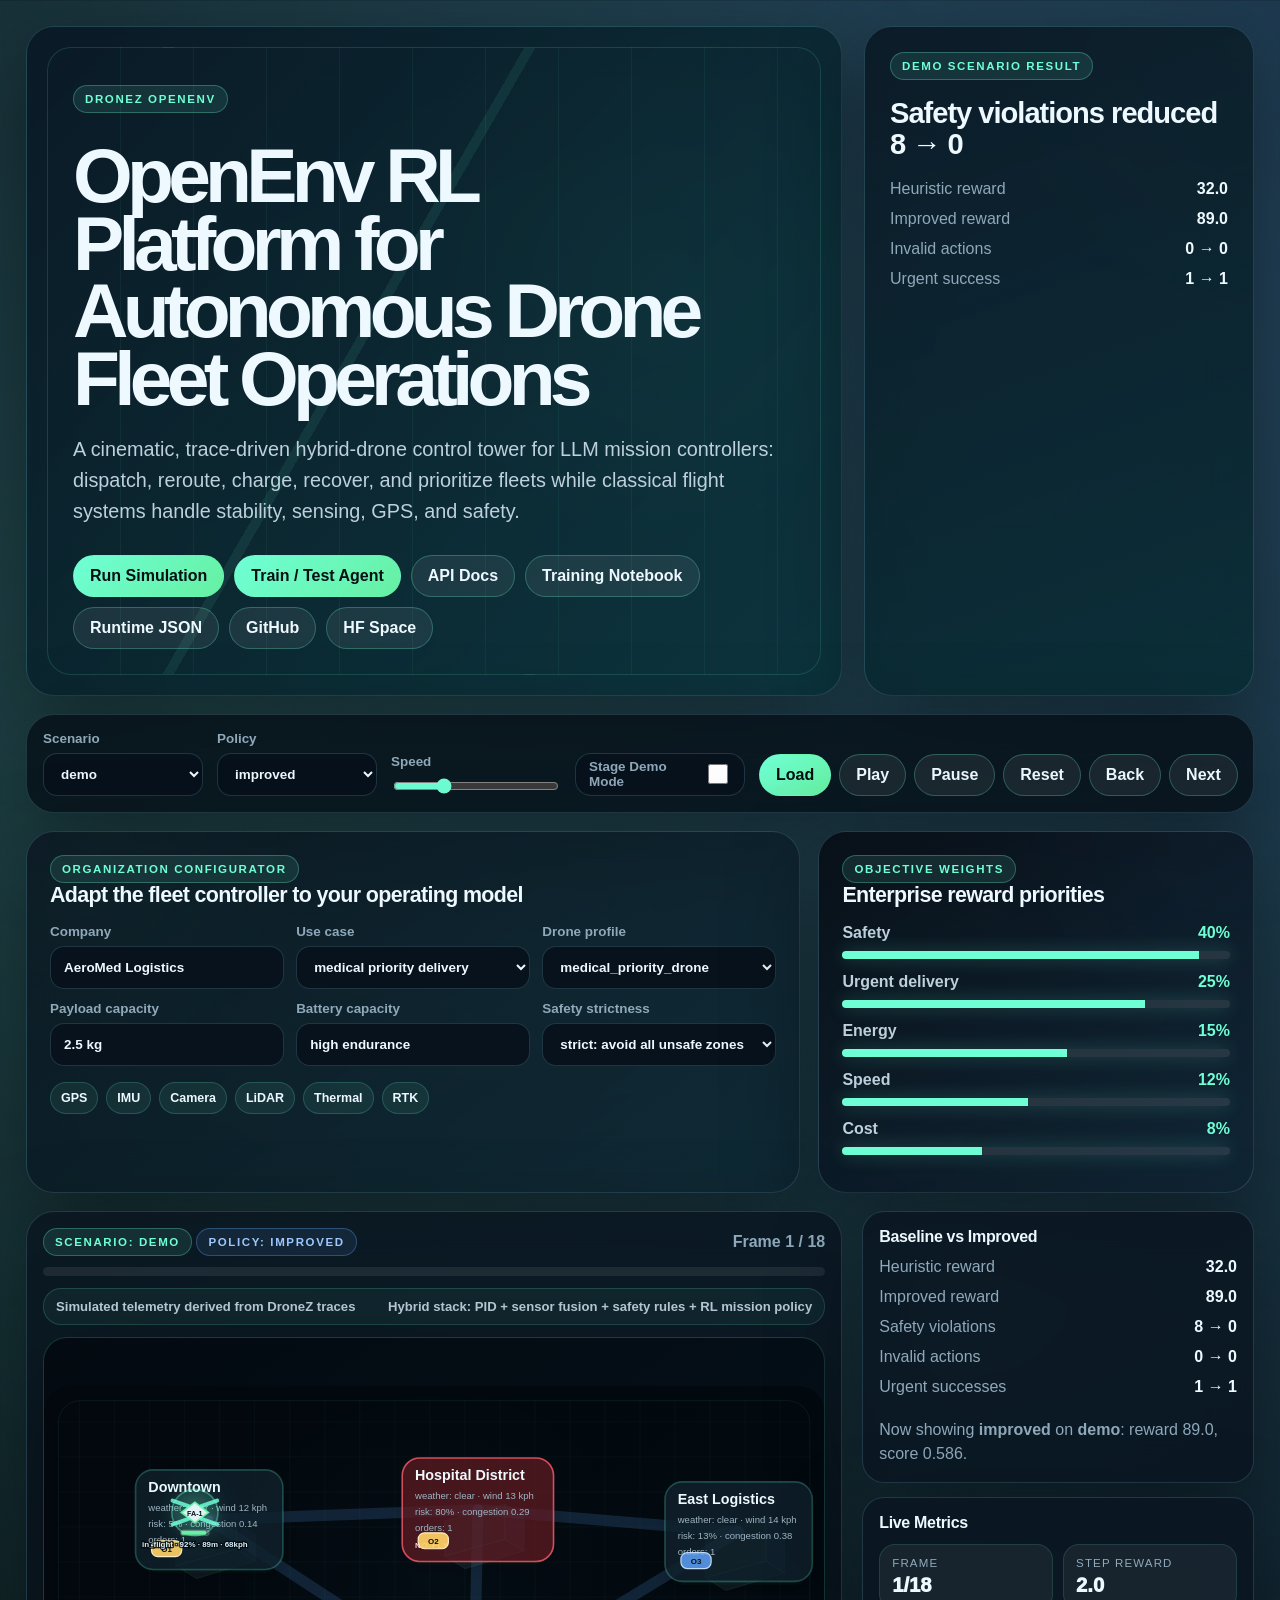
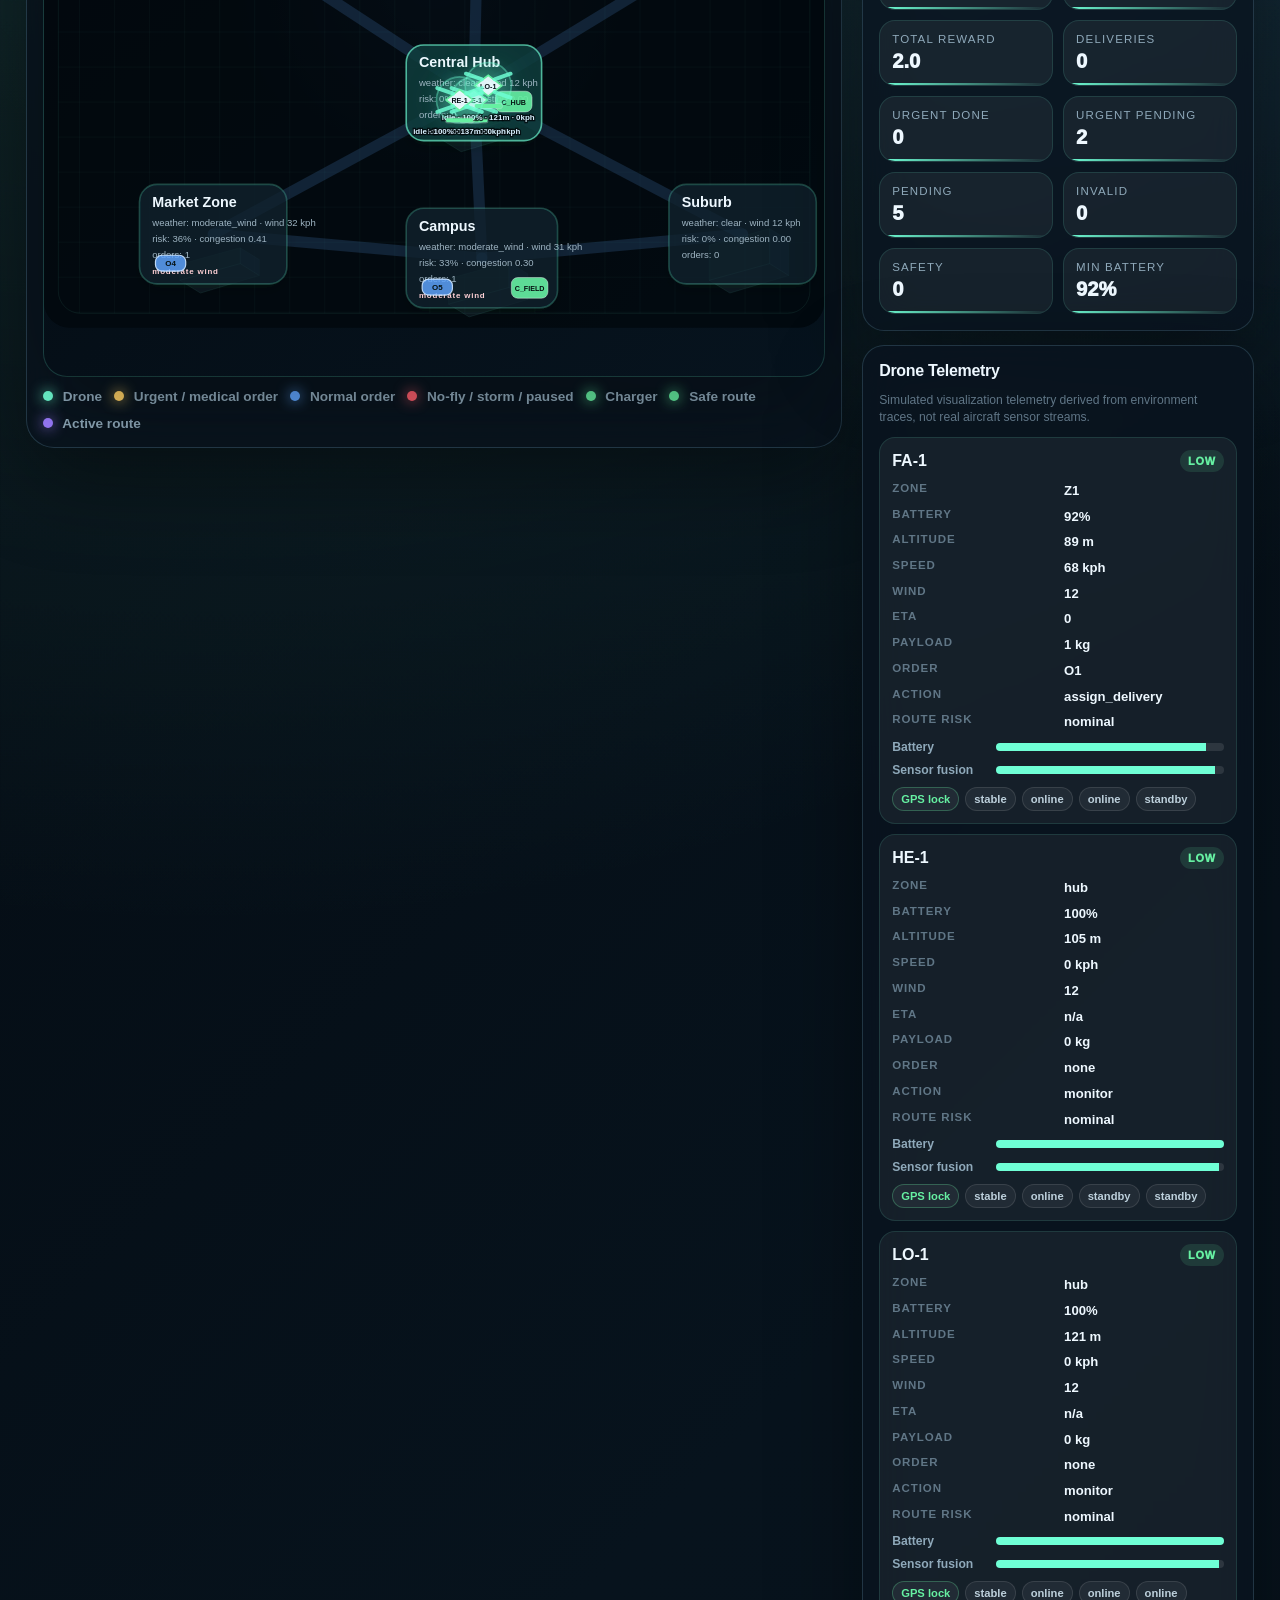
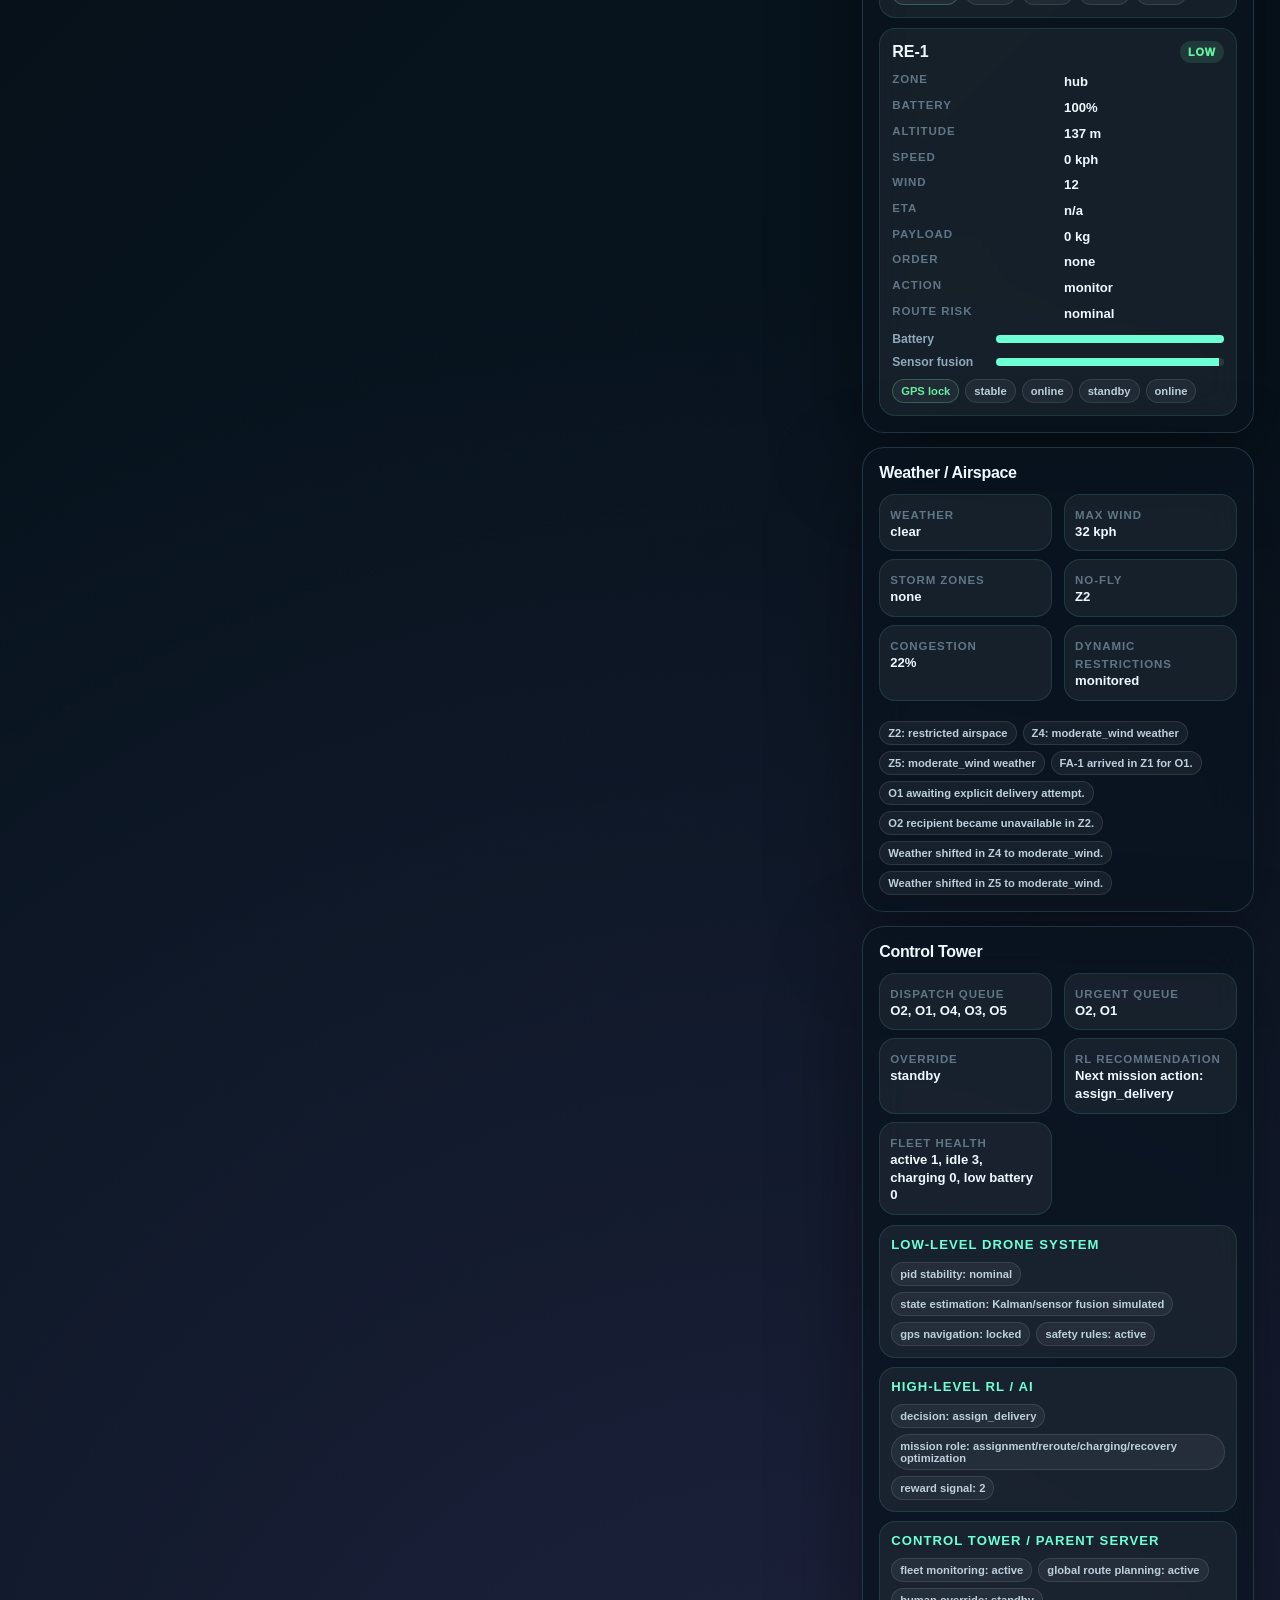
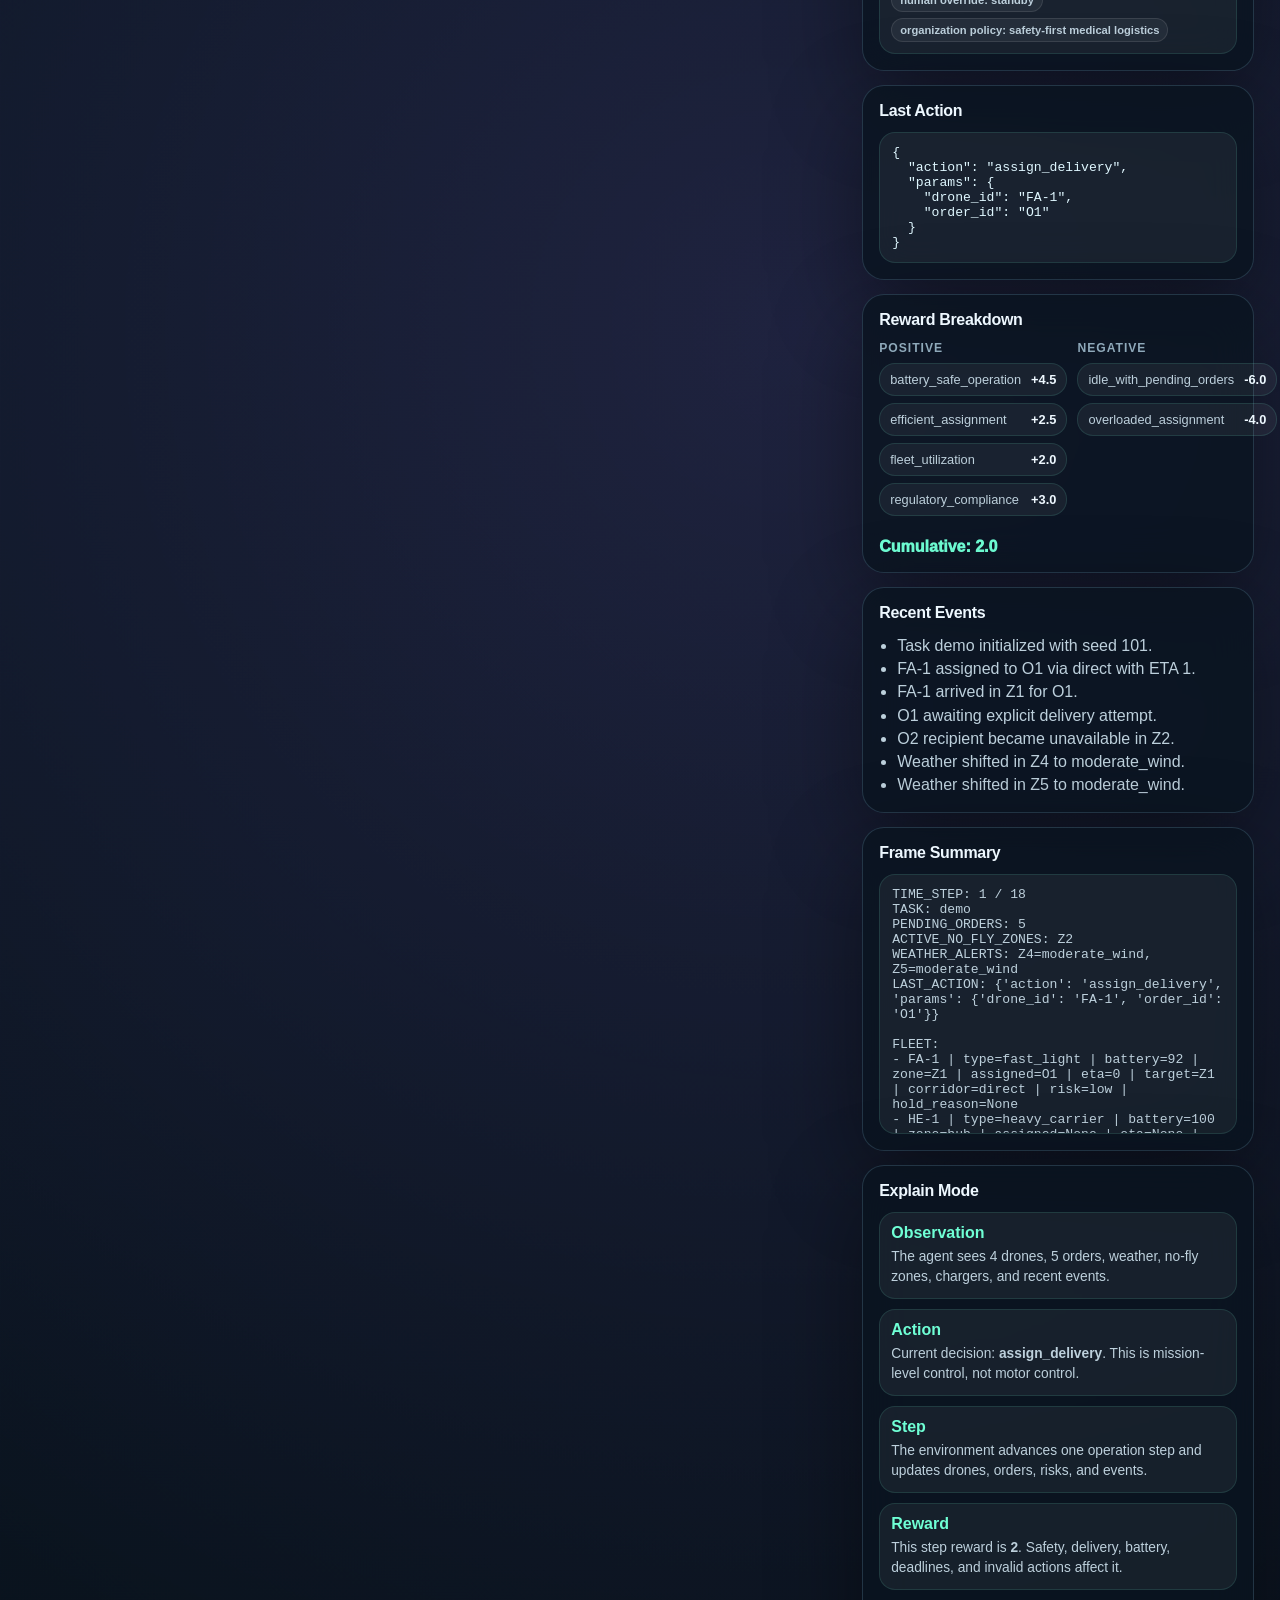
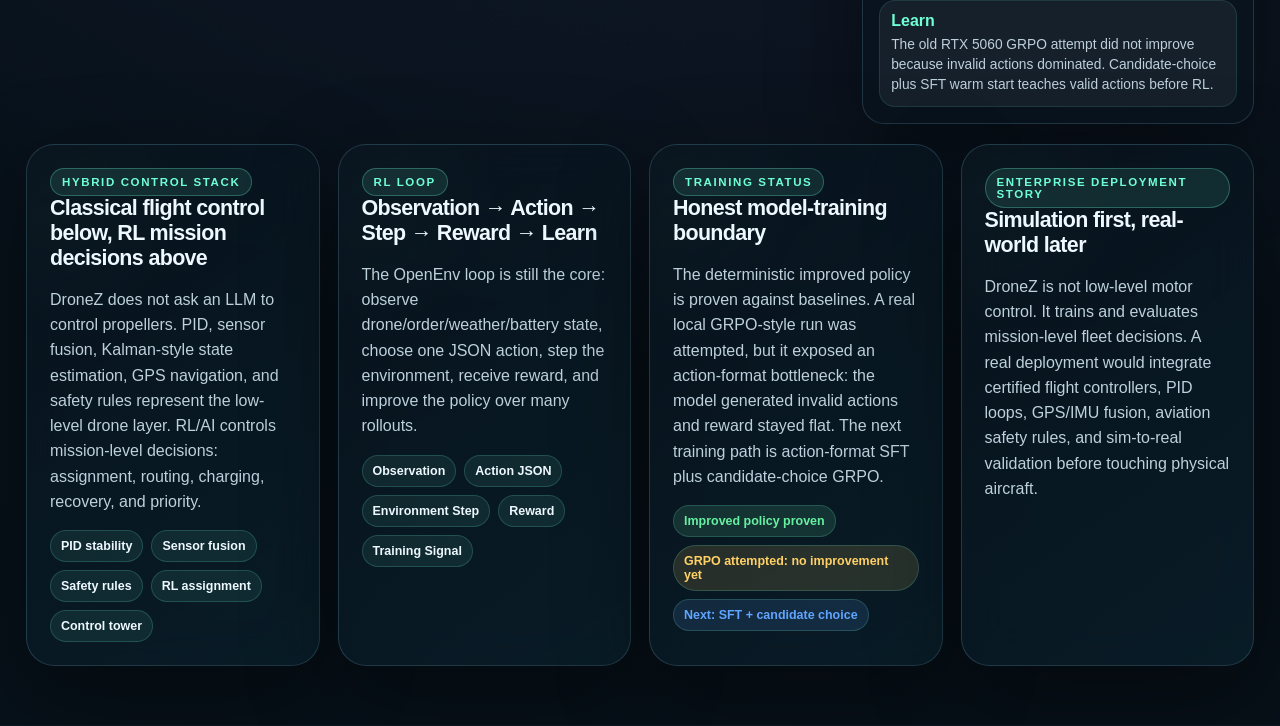
==== commit b3f2cc58: "Add staging agent playground and environment API spec" ====
--- a/demo_ui/index.html
+++ b/demo_ui/index.html
@@ -19,6 +19,7 @@
           </p>
           <div class="hero-actions">
             <a class="cta primary" href="#simulator">Run Simulation</a>
+            <a class="cta primary" href="/agent">Train / Test Agent</a>
             <a class="cta" href="/docs">API Docs</a>
             <a class="cta" href="https://colab.research.google.com/drive/1ge0s9eYcbeE25oEXh6t-wySGh3ZCR9AV">Training Notebook</a>
             <a class="cta" href="/api">Runtime JSON</a>
--- a/demo_ui/styles.css
+++ b/demo_ui/styles.css
@@ -82,6 +82,7 @@
 .panel,
 .config-card,
 .story-card {
+  min-width: 0;
   border: 1px solid var(--line);
   border-radius: var(--radius);
   box-shadow: var(--shadow);
@@ -136,6 +137,7 @@
   font-size: clamp(2.7rem, 6vw, 6.2rem);
   line-height: 0.88;
   letter-spacing: -0.075em;
+  text-wrap: balance;
 }
 
 .subhead {
@@ -203,7 +205,7 @@
 .result-grid,
 .delta-grid {
   display: grid;
-  grid-template-columns: 1fr auto;
+  grid-template-columns: minmax(0, 1fr) auto;
   gap: 12px 16px;
   color: var(--muted);
 }
@@ -211,6 +213,8 @@
 .result-grid b,
 .delta-grid b {
   color: var(--text);
+  text-align: right;
+  white-space: nowrap;
 }
 
 .controls-card {
@@ -1169,11 +1173,64 @@
     grid-template-columns: 1fr;
   }
 
+  h1,
+  .stage-mode h1 {
+    font-size: clamp(2.05rem, 12vw, 3.25rem);
+    line-height: 0.96;
+    letter-spacing: -0.052em;
+  }
+
+  .subhead {
+    font-size: 0.98rem;
+  }
+
   .hero-copy {
-    min-height: 360px;
+    min-height: 340px;
+    padding: 24px;
+  }
+
+  .hero-actions {
+    gap: 8px;
+  }
+
+  .hero-actions .cta {
+    flex: 1 1 100%;
+    text-align: center;
+  }
+
+  .result-card {
+    padding: 20px;
+  }
+
+  .result-card strong {
+    font-size: 1.45rem;
+  }
+
+  .result-grid,
+  .delta-grid {
+    gap: 10px;
+    font-size: 0.92rem;
+  }
+
+  .controls-card {
+    padding: 12px;
+  }
+
+  .button-row {
+    grid-template-columns: repeat(2, minmax(0, 1fr));
+  }
+
+  .map-topline {
+    align-items: flex-start;
+    flex-direction: column;
+  }
+
+  .mission-strip {
+    font-size: 0.76rem;
   }
 
   #mapSvg {
-    min-height: 460px;
-  }
-}
+    min-height: 430px;
+    border-radius: 18px;
+  }
+}
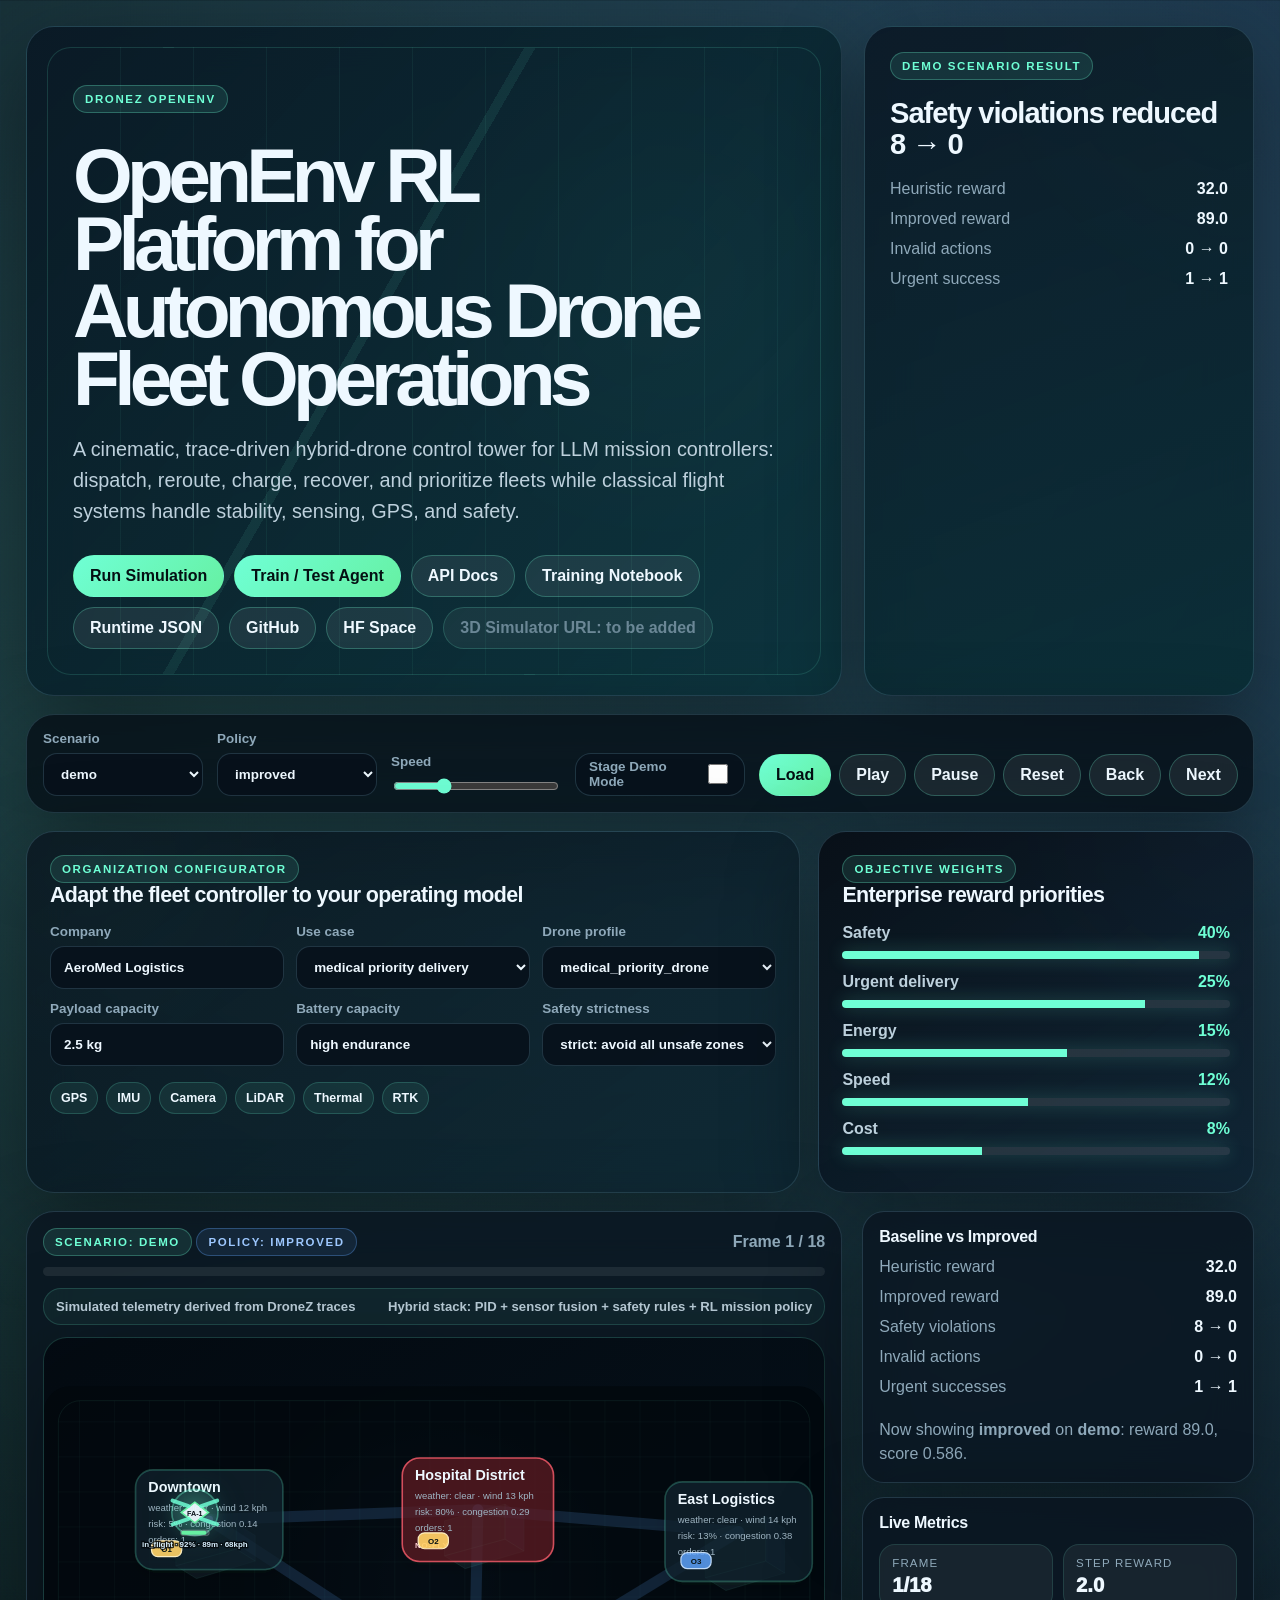
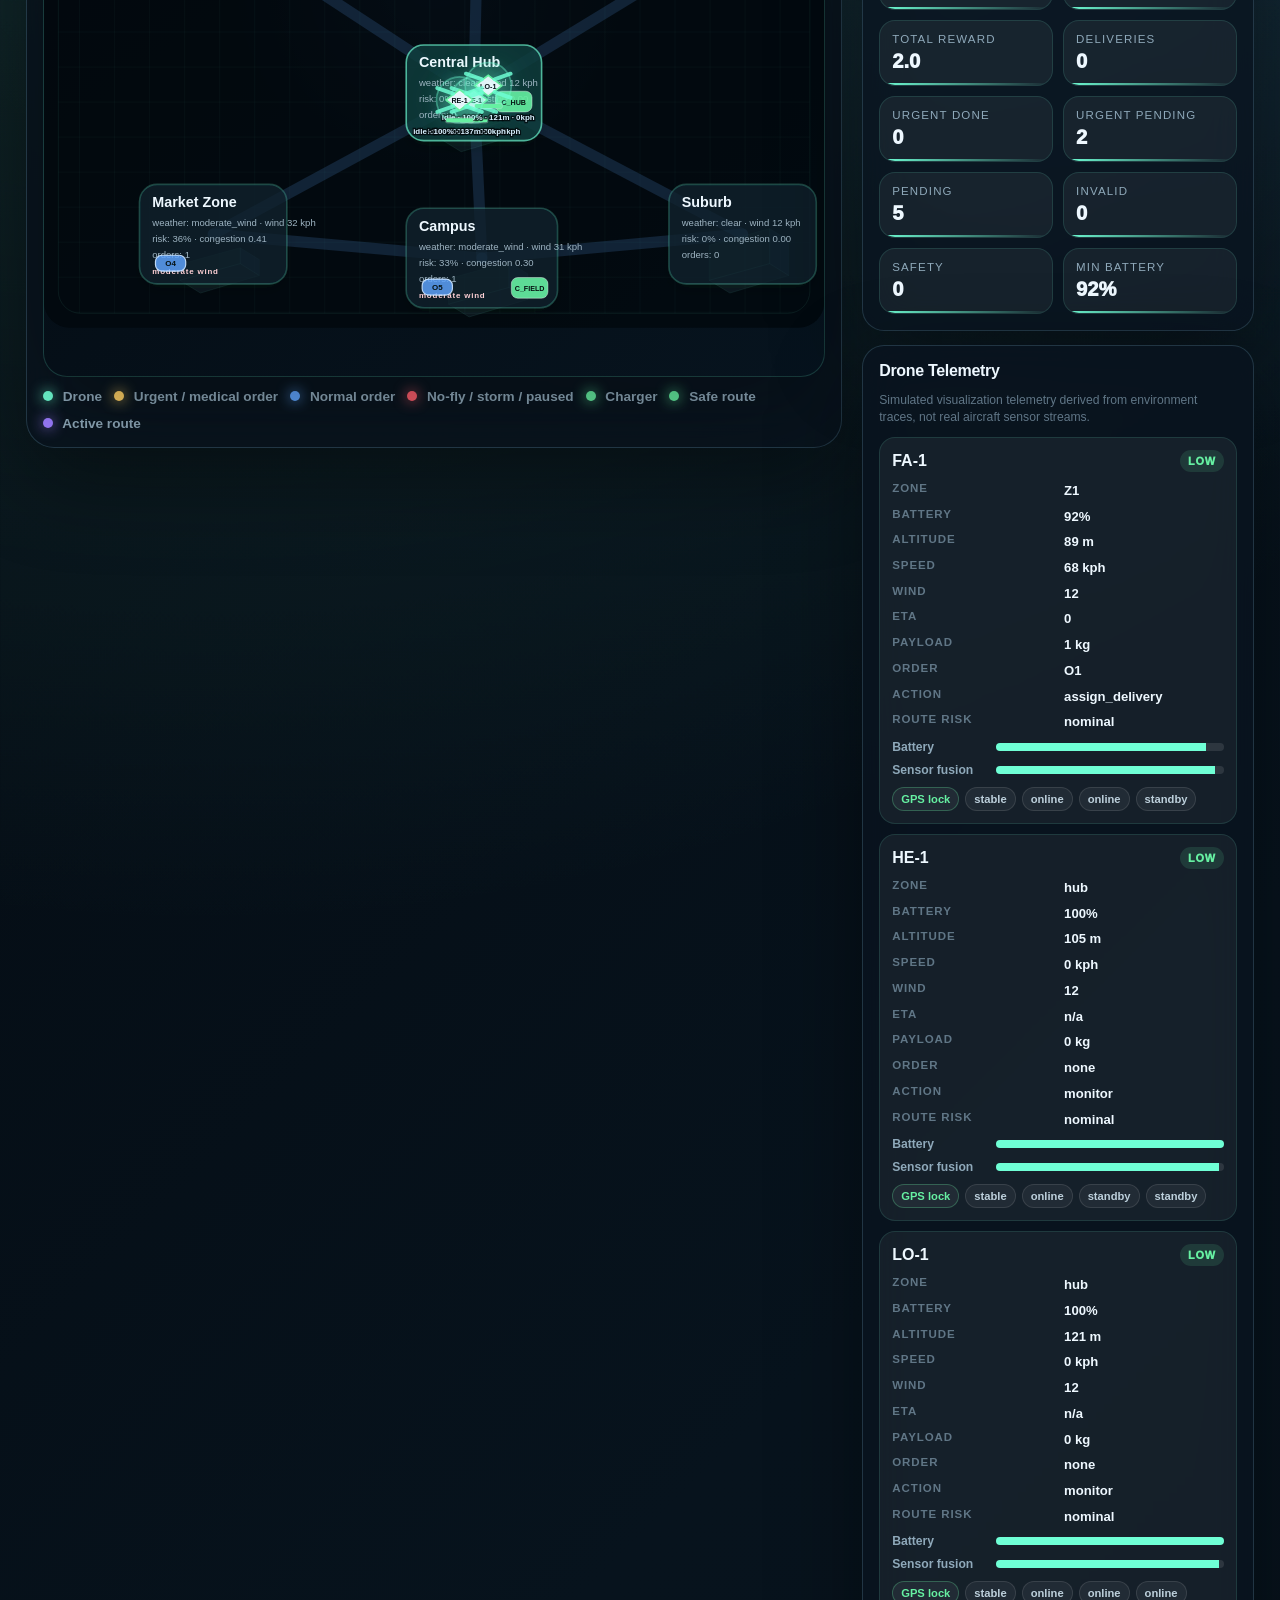
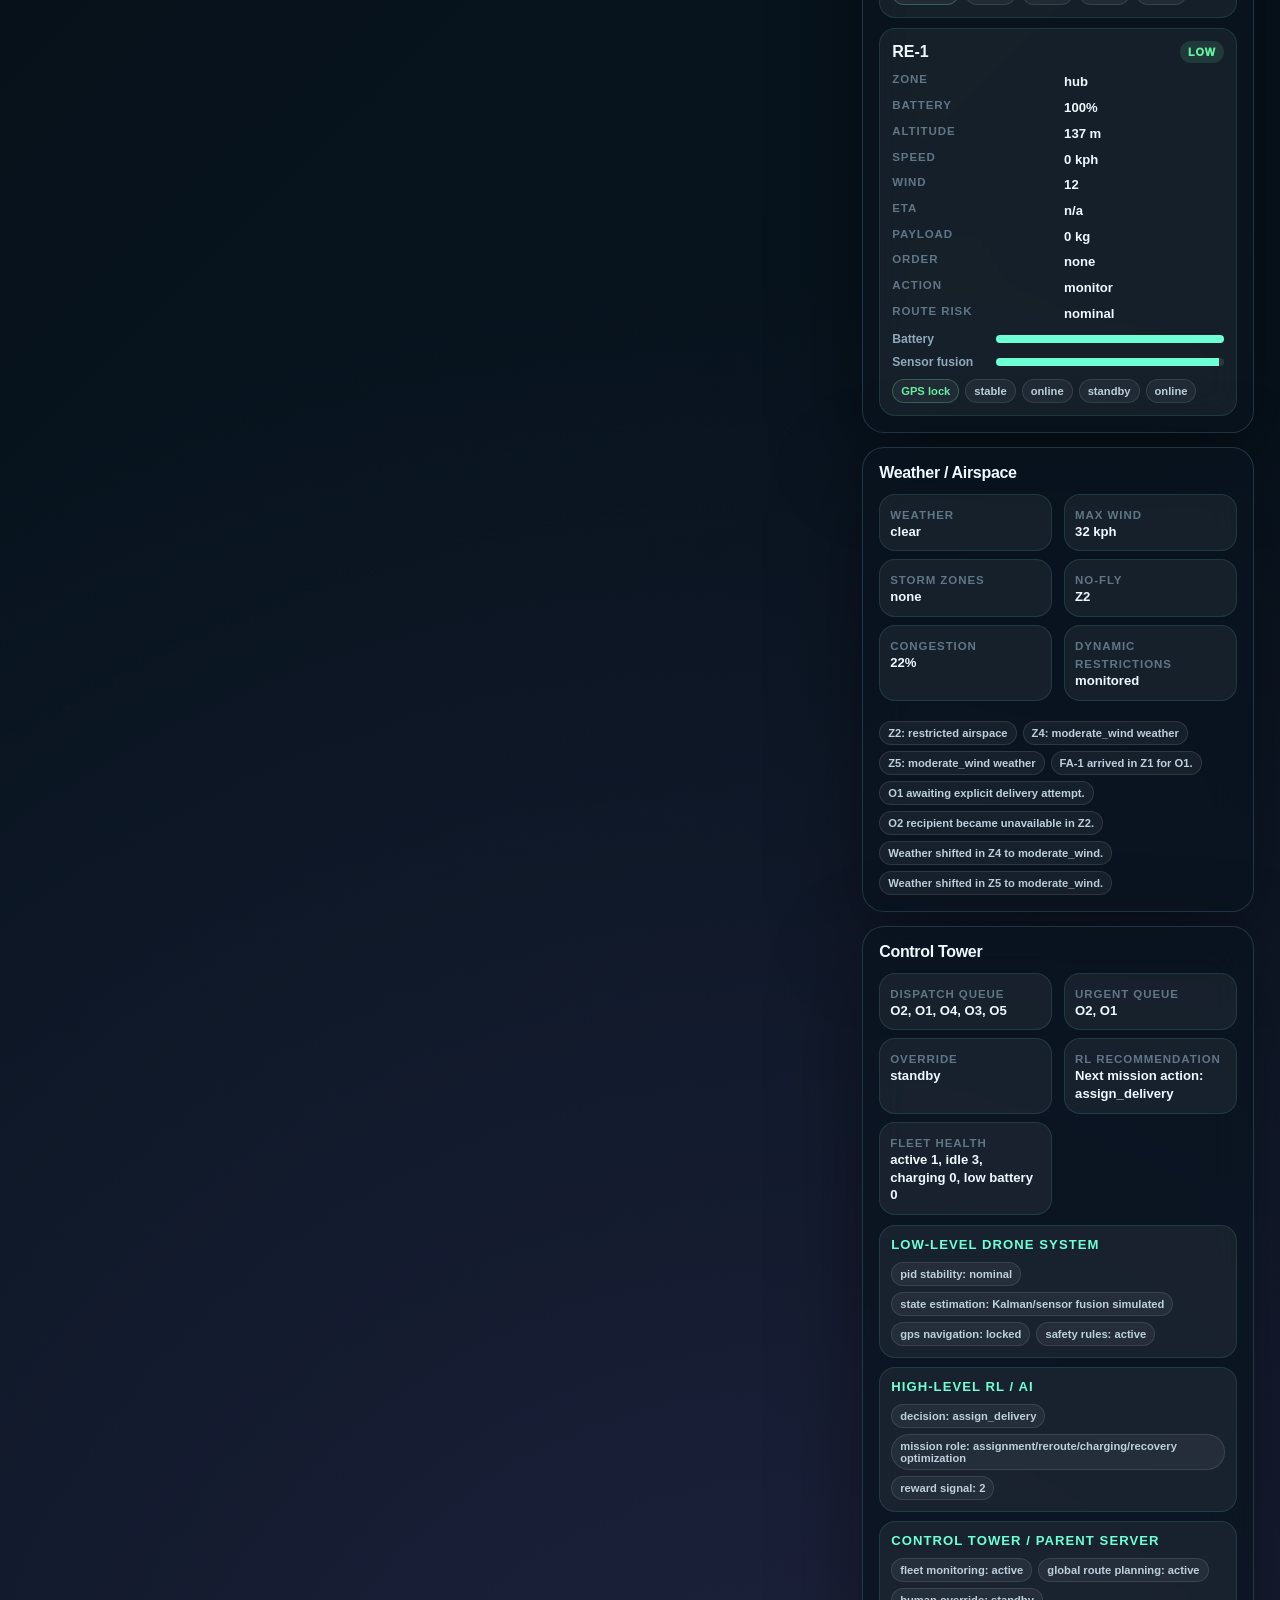
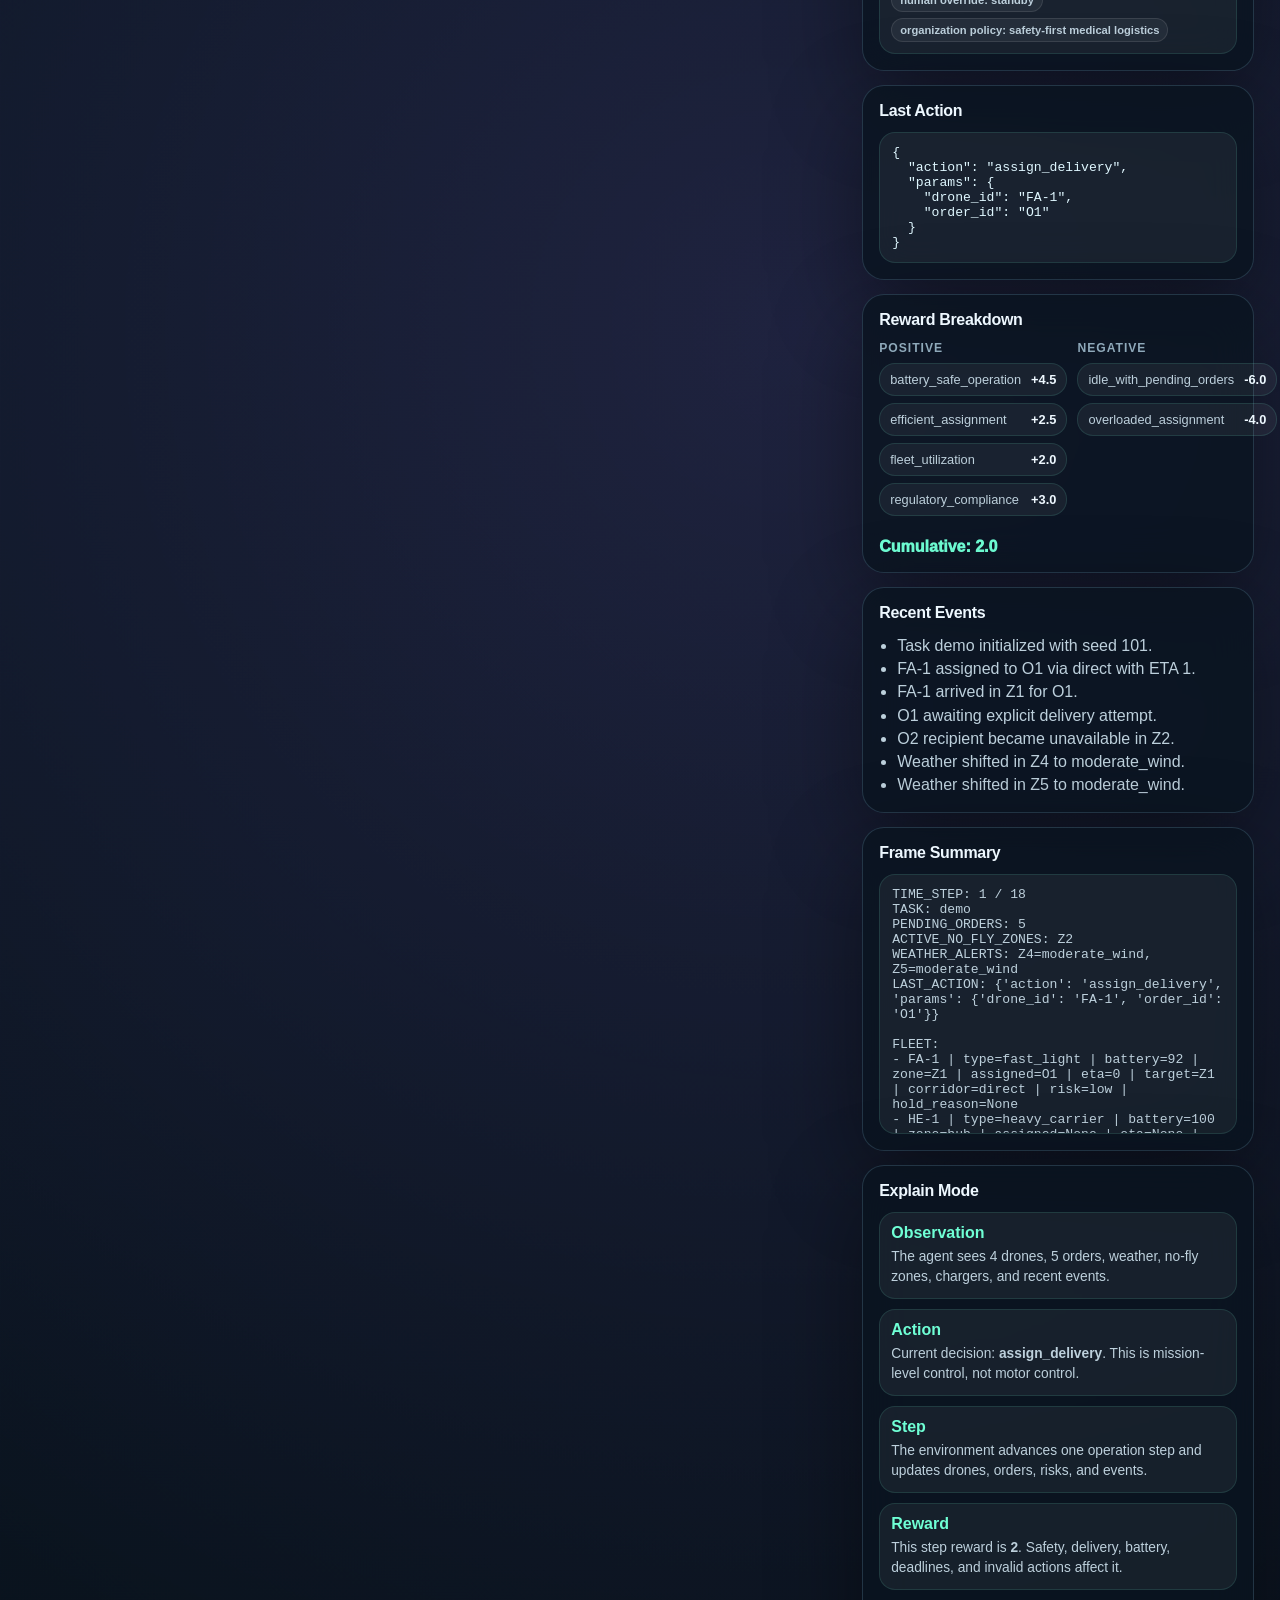
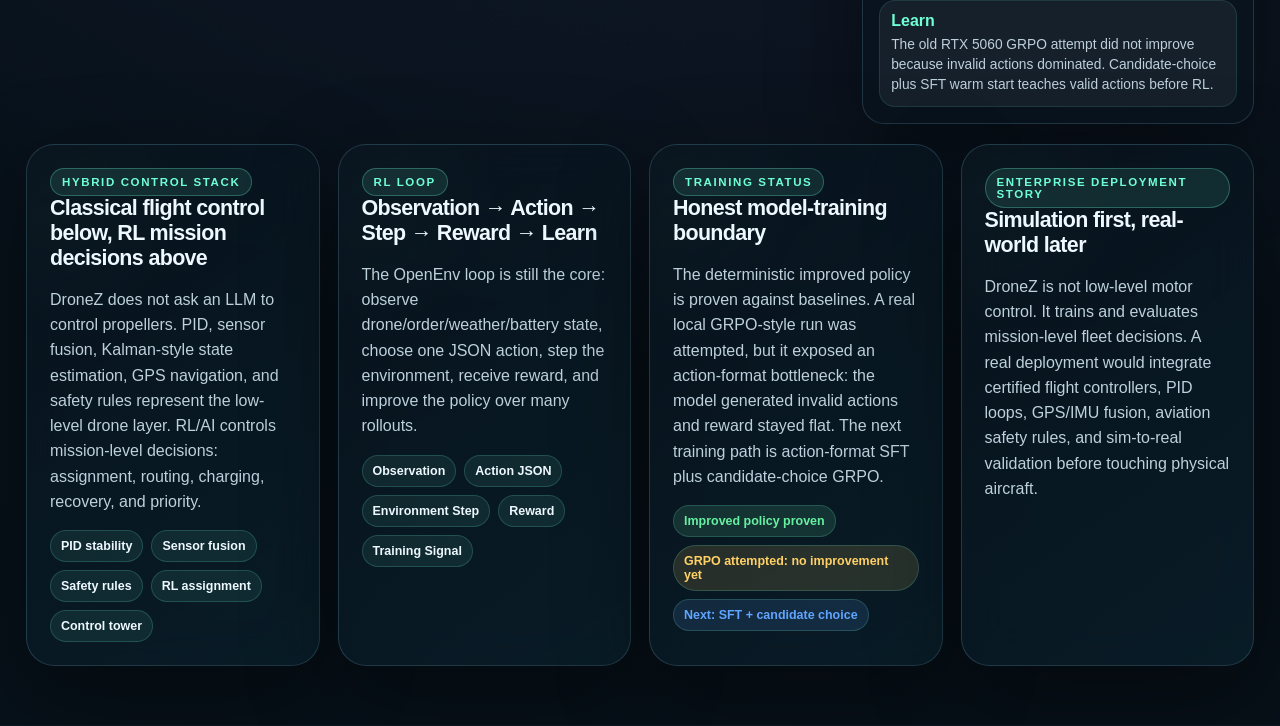
==== commit df912c98: "Prepare DroneZ 3D simulator static deployment" ====
--- a/demo_ui/index.html
+++ b/demo_ui/index.html
@@ -25,6 +25,7 @@
             <a class="cta" href="/api">Runtime JSON</a>
             <a class="cta" href="https://github.com/Hollenite/DroneZ">GitHub</a>
             <a class="cta" href="https://huggingface.co/spaces/Krishna2521/dronez-openenv">HF Space</a>
+            <span class="cta disabled">3D Simulator URL: to be added</span>
           </div>
         </div>
         <div class="result-card">
--- a/demo_ui/styles.css
+++ b/demo_ui/styles.css
@@ -187,6 +187,19 @@
   border-color: transparent;
 }
 
+.cta.disabled {
+  color: var(--muted);
+  cursor: default;
+  opacity: 0.72;
+}
+
+.cta.disabled:hover {
+  transform: none;
+  border-color: rgba(111, 255, 213, 0.26);
+  background: rgba(255, 255, 255, 0.07);
+  box-shadow: none;
+}
+
 .result-card {
   padding: 25px;
   background:
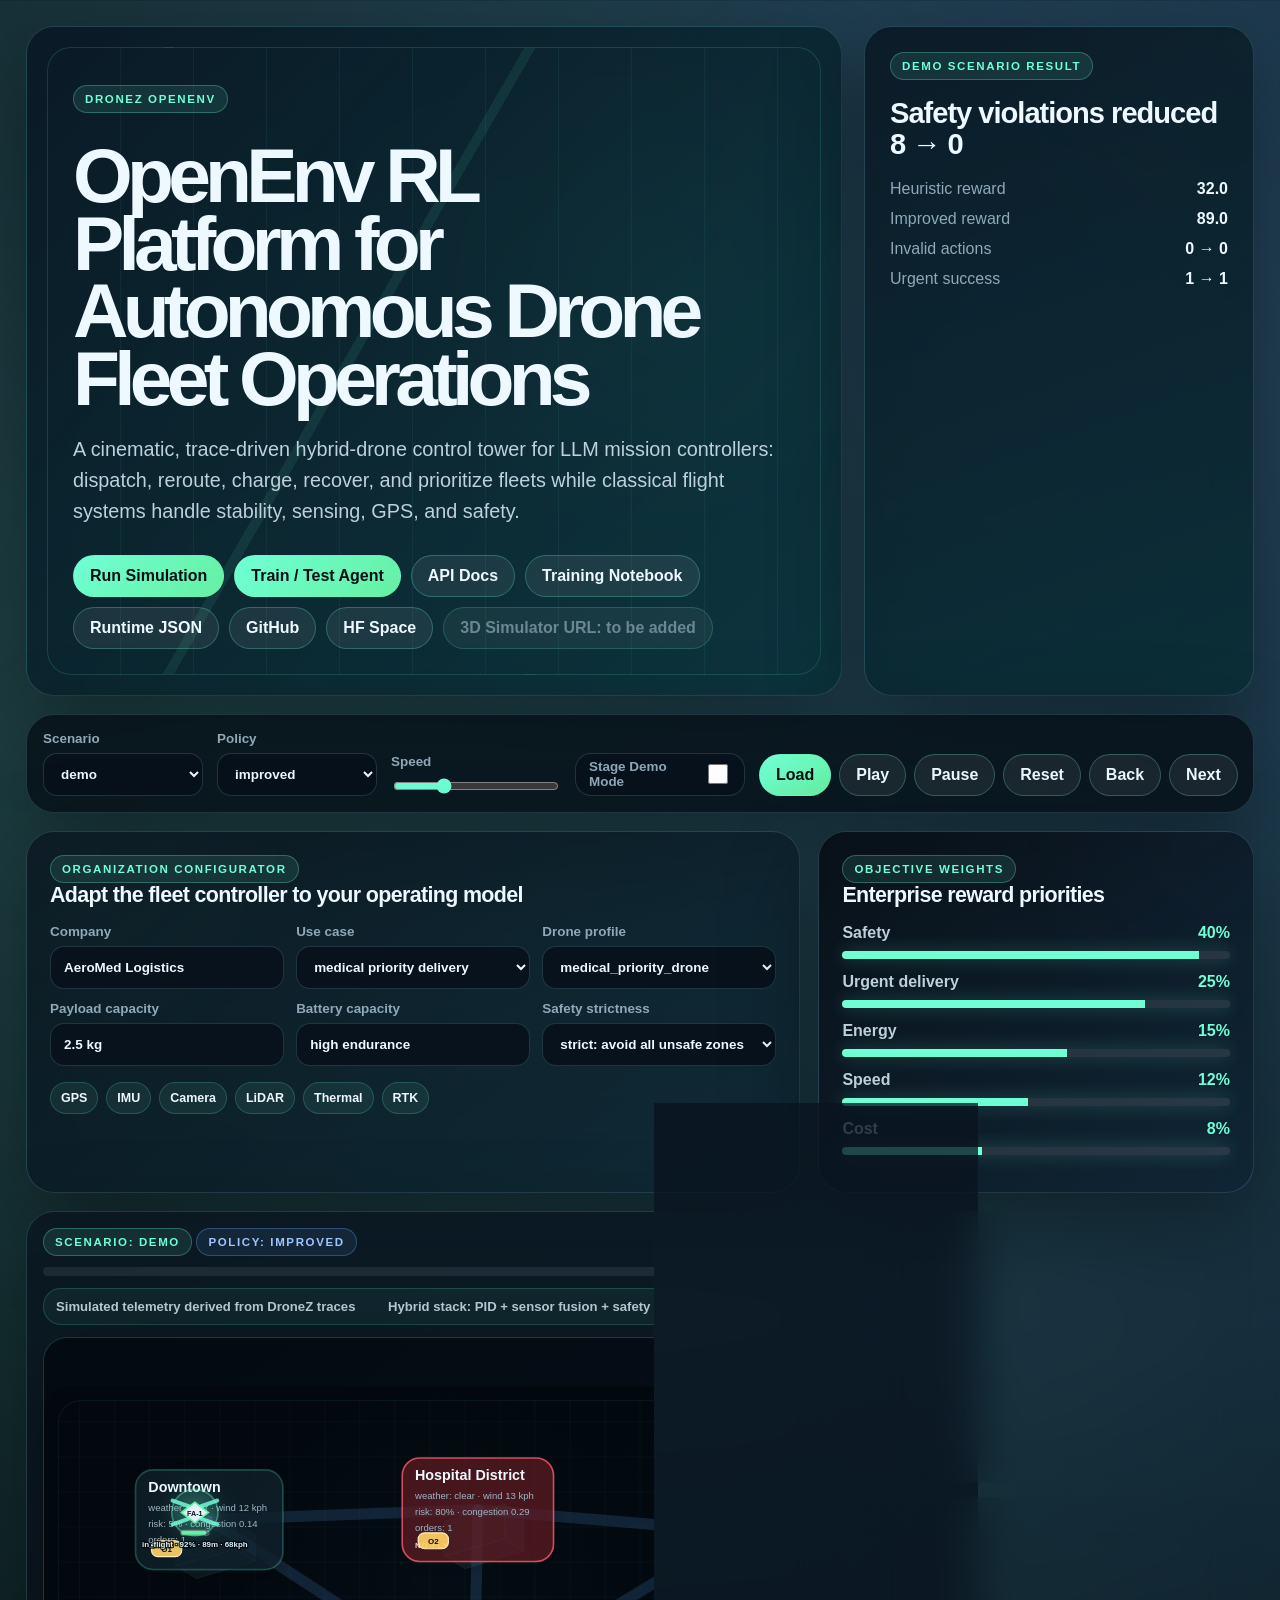
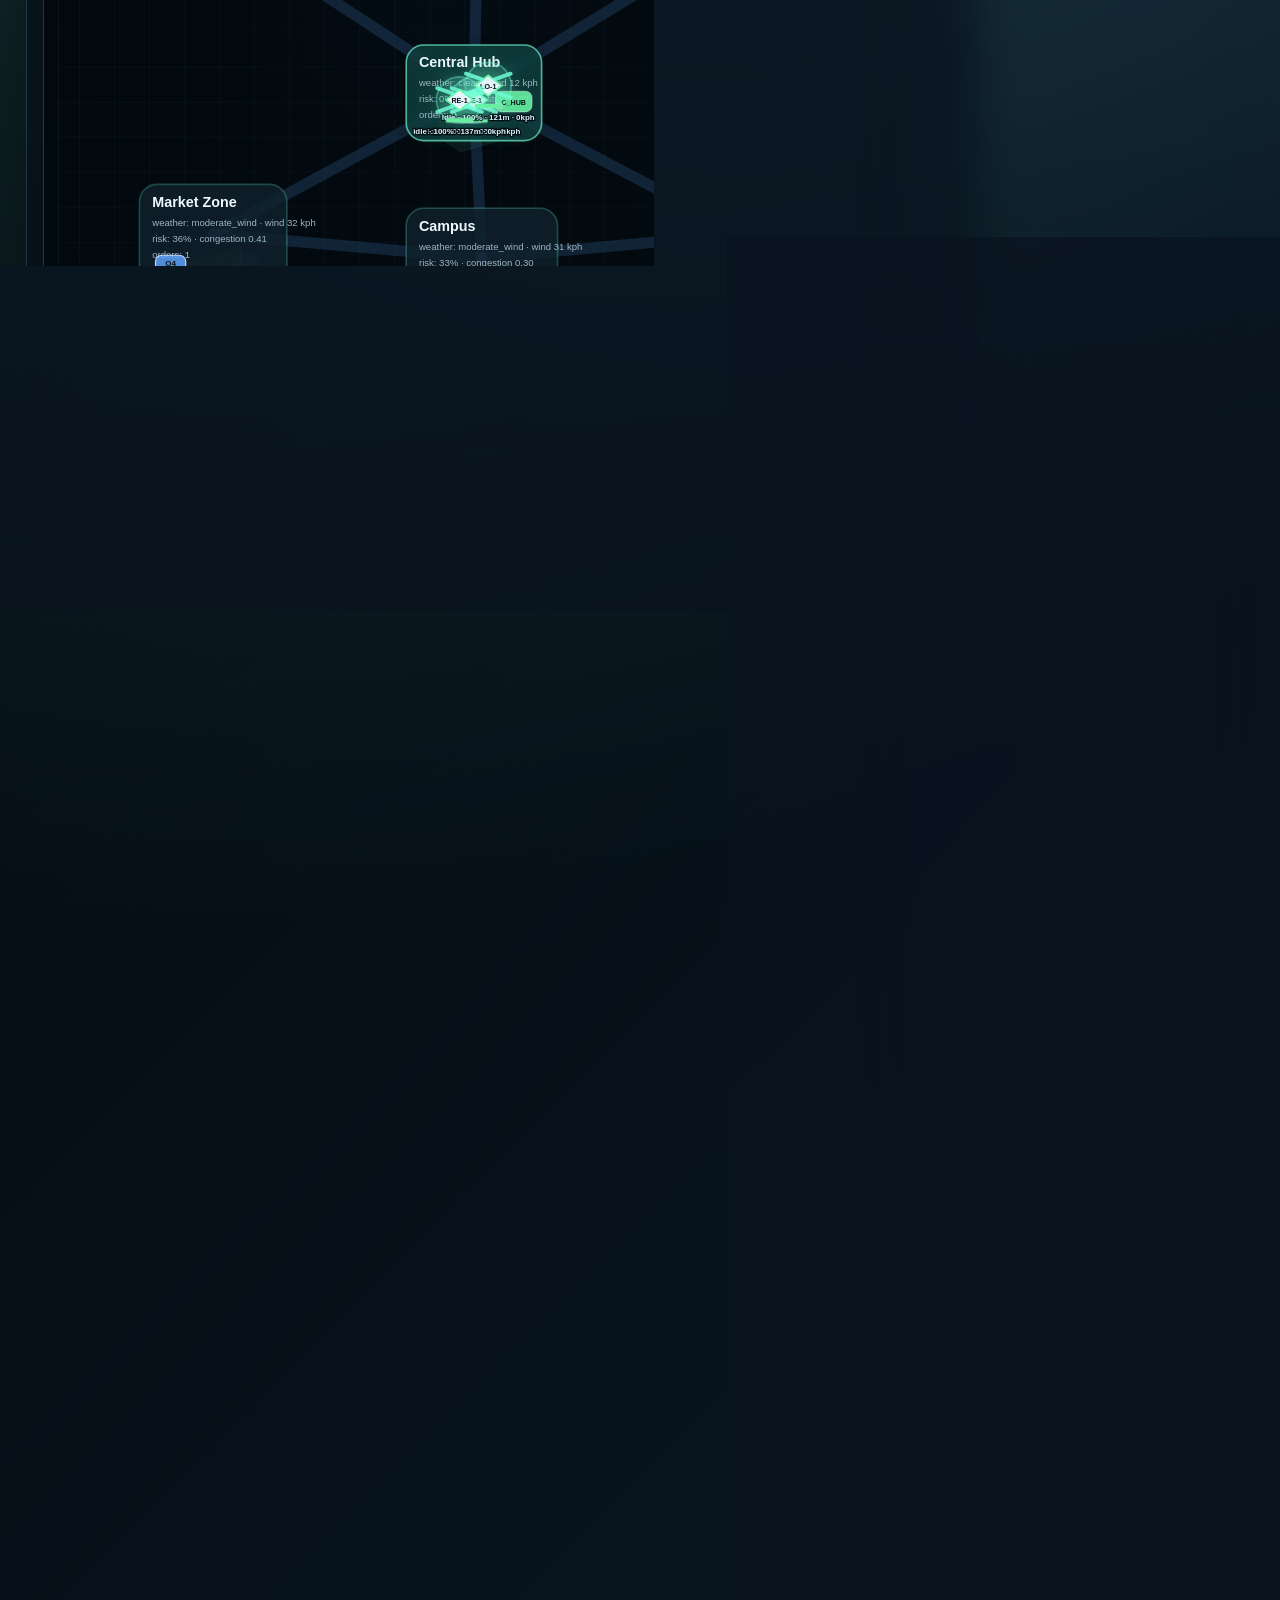
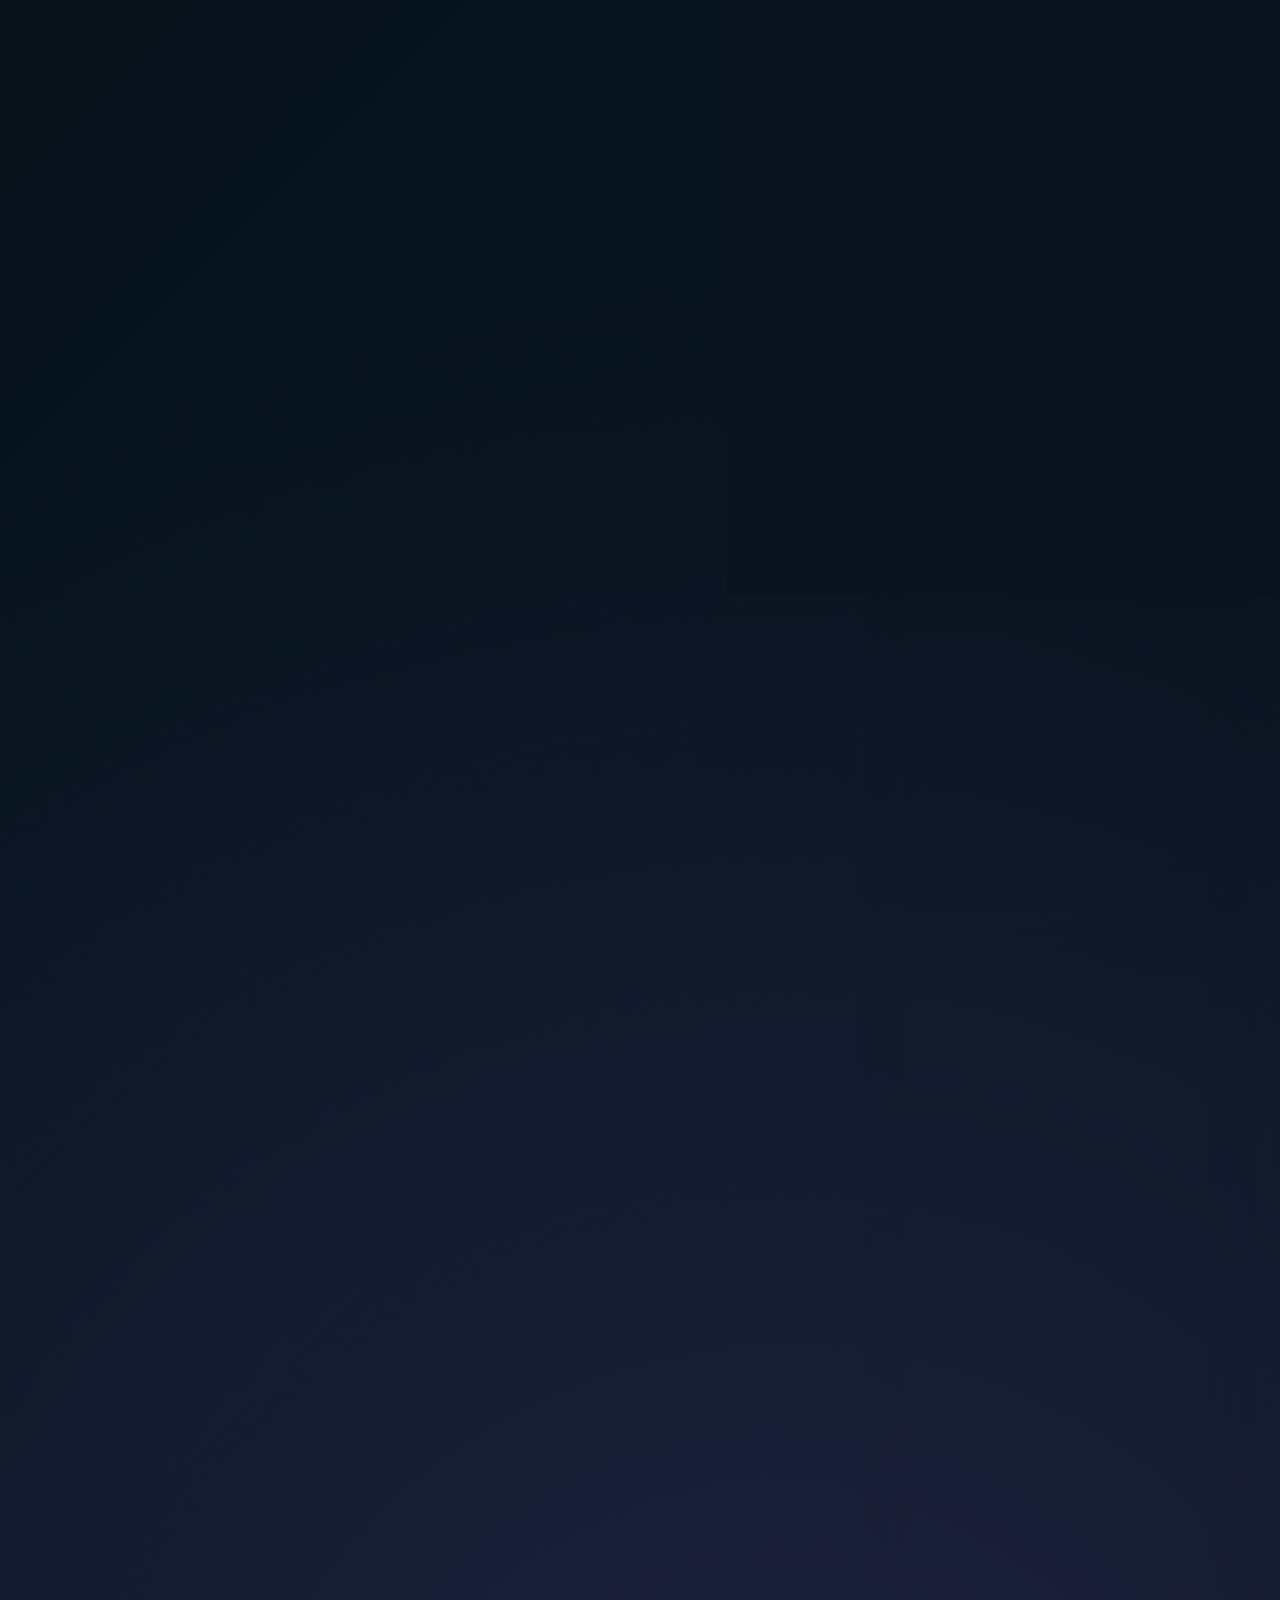
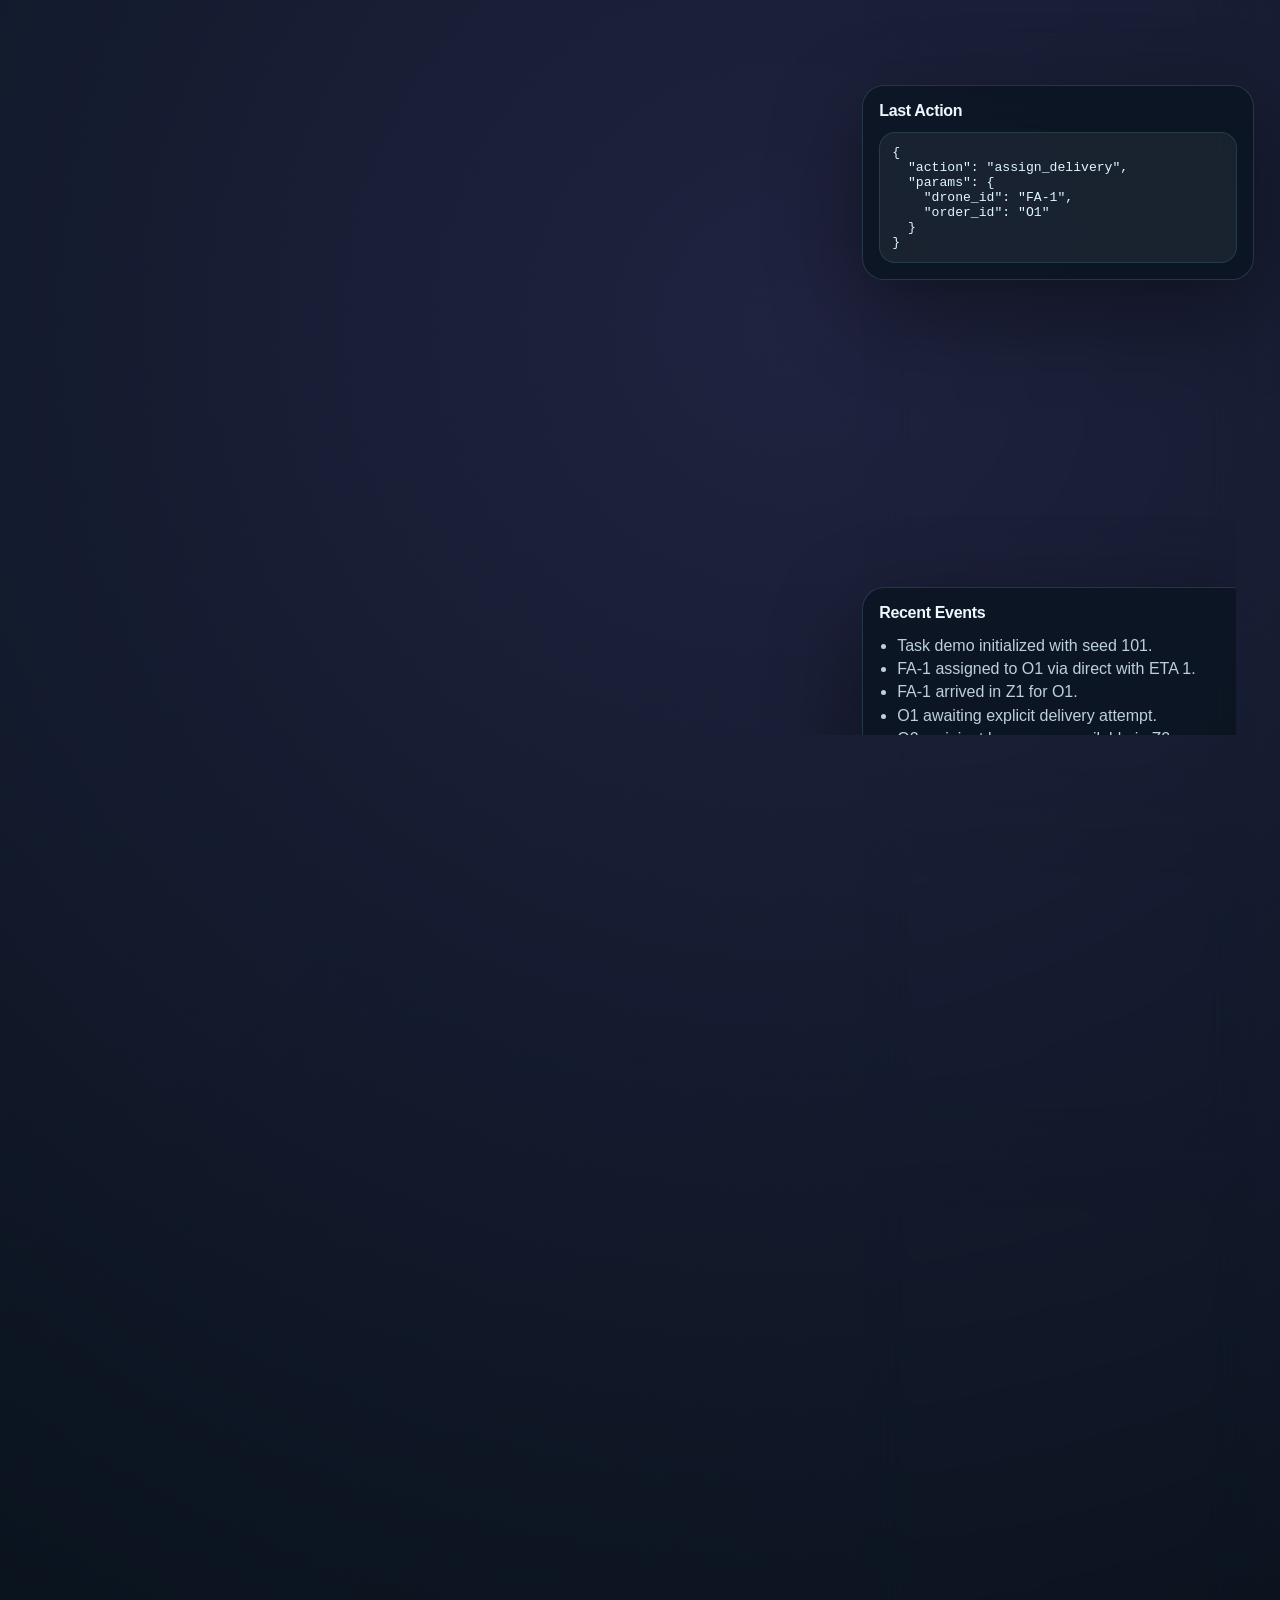
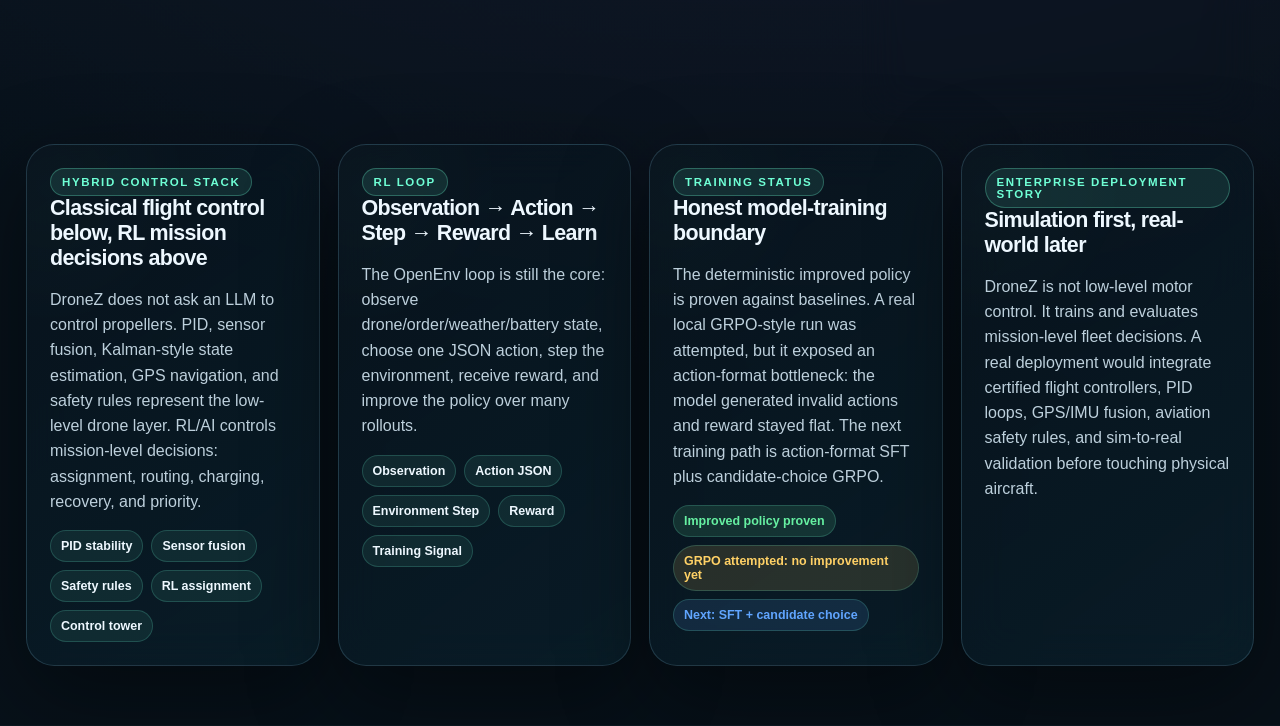
==== commit 9edd7bb5: "Fix Space UI links and external navigation" ====
--- a/demo_ui/index.html
+++ b/demo_ui/index.html
@@ -19,12 +19,12 @@
           </p>
           <div class="hero-actions">
             <a class="cta primary" href="#simulator">Run Simulation</a>
-            <a class="cta primary" href="/agent">Train / Test Agent</a>
+            <a class="cta primary" href="/agent/">Train / Test Agent</a>
             <a class="cta" href="/docs">API Docs</a>
-            <a class="cta" href="https://colab.research.google.com/drive/1ge0s9eYcbeE25oEXh6t-wySGh3ZCR9AV">Training Notebook</a>
+            <a class="cta" href="https://colab.research.google.com/drive/1ge0s9eYcbeE25oEXh6t-wySGh3ZCR9AV" target="_blank" rel="noopener noreferrer">Training Notebook</a>
             <a class="cta" href="/api">Runtime JSON</a>
-            <a class="cta" href="https://github.com/Hollenite/DroneZ">GitHub</a>
-            <a class="cta" href="https://huggingface.co/spaces/Krishna2521/dronez-openenv">HF Space</a>
+            <a class="cta" href="https://github.com/Hollenite/DroneZ" target="_blank" rel="noopener noreferrer">GitHub</a>
+            <a class="cta" href="https://huggingface.co/spaces/Krishna2521/dronez-openenv" target="_blank" rel="noopener noreferrer">HF Space</a>
             <span class="cta disabled">3D Simulator URL: to be added</span>
           </div>
         </div>
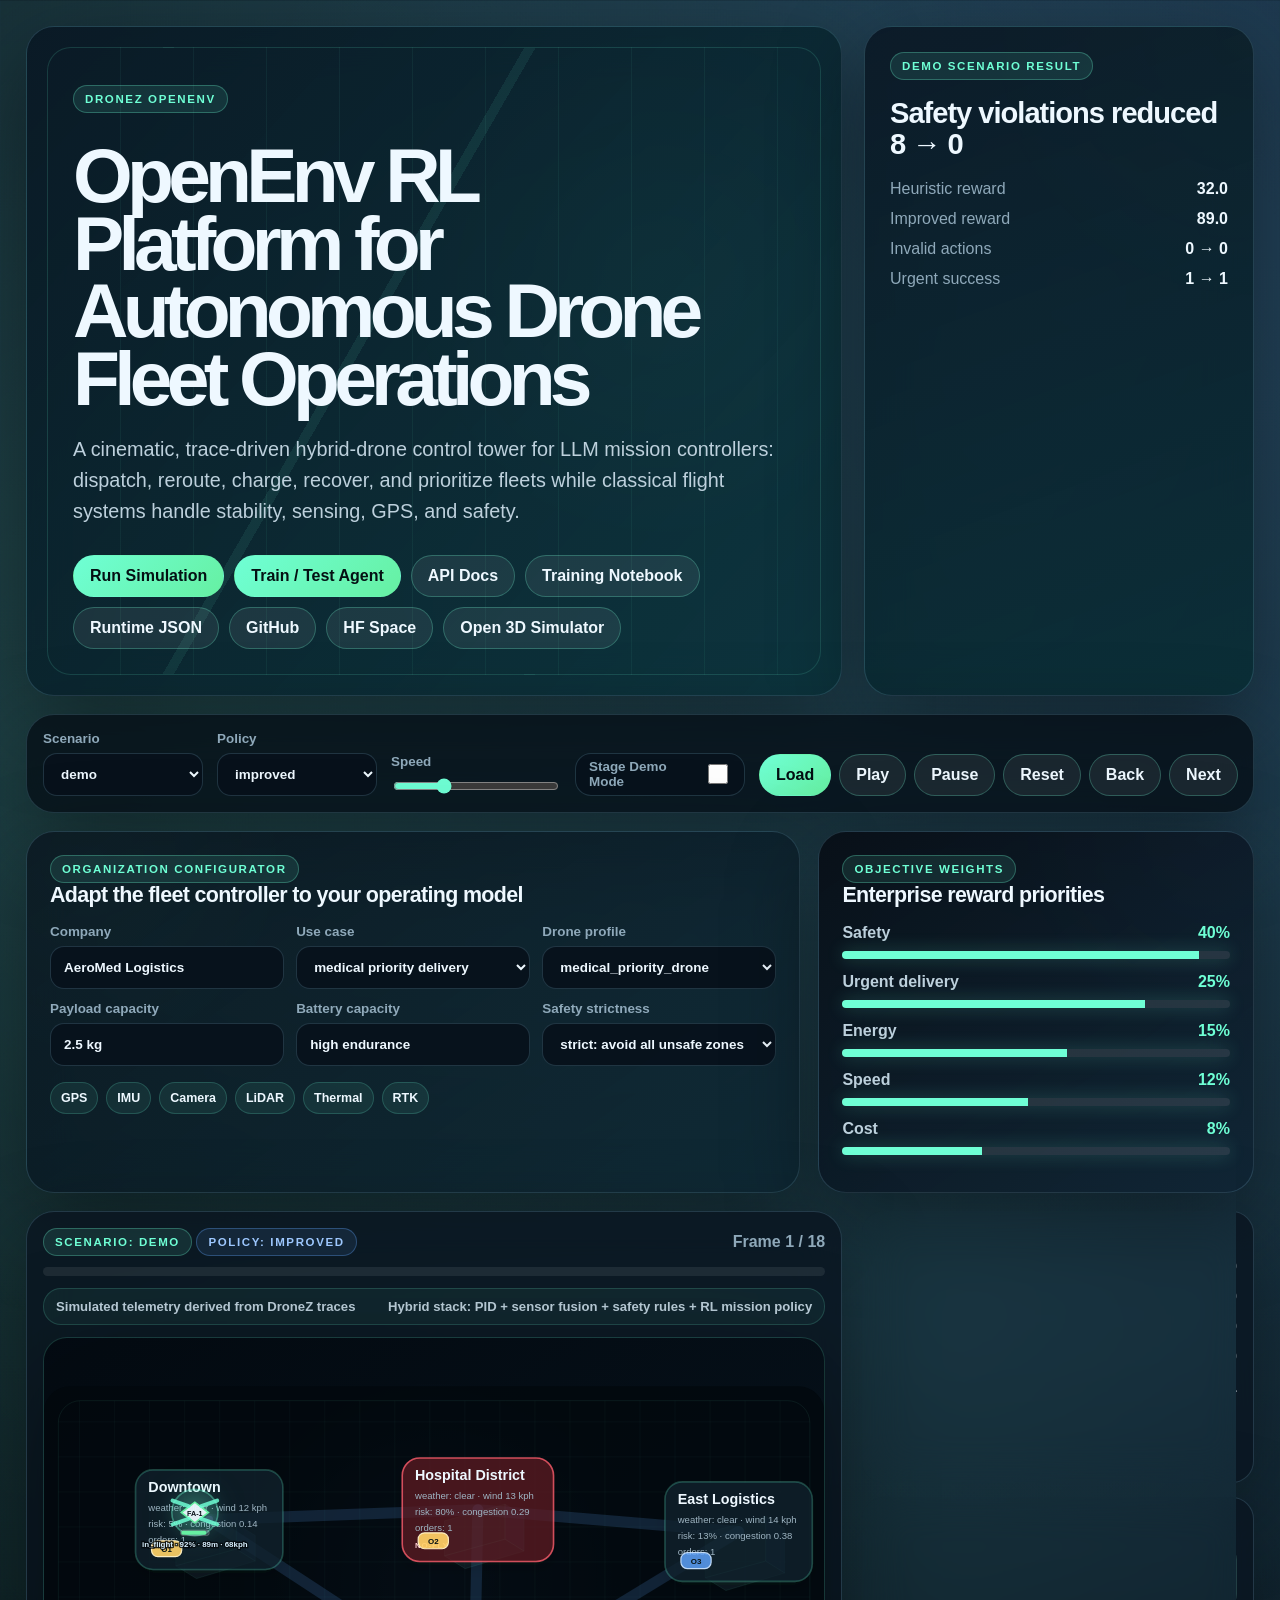
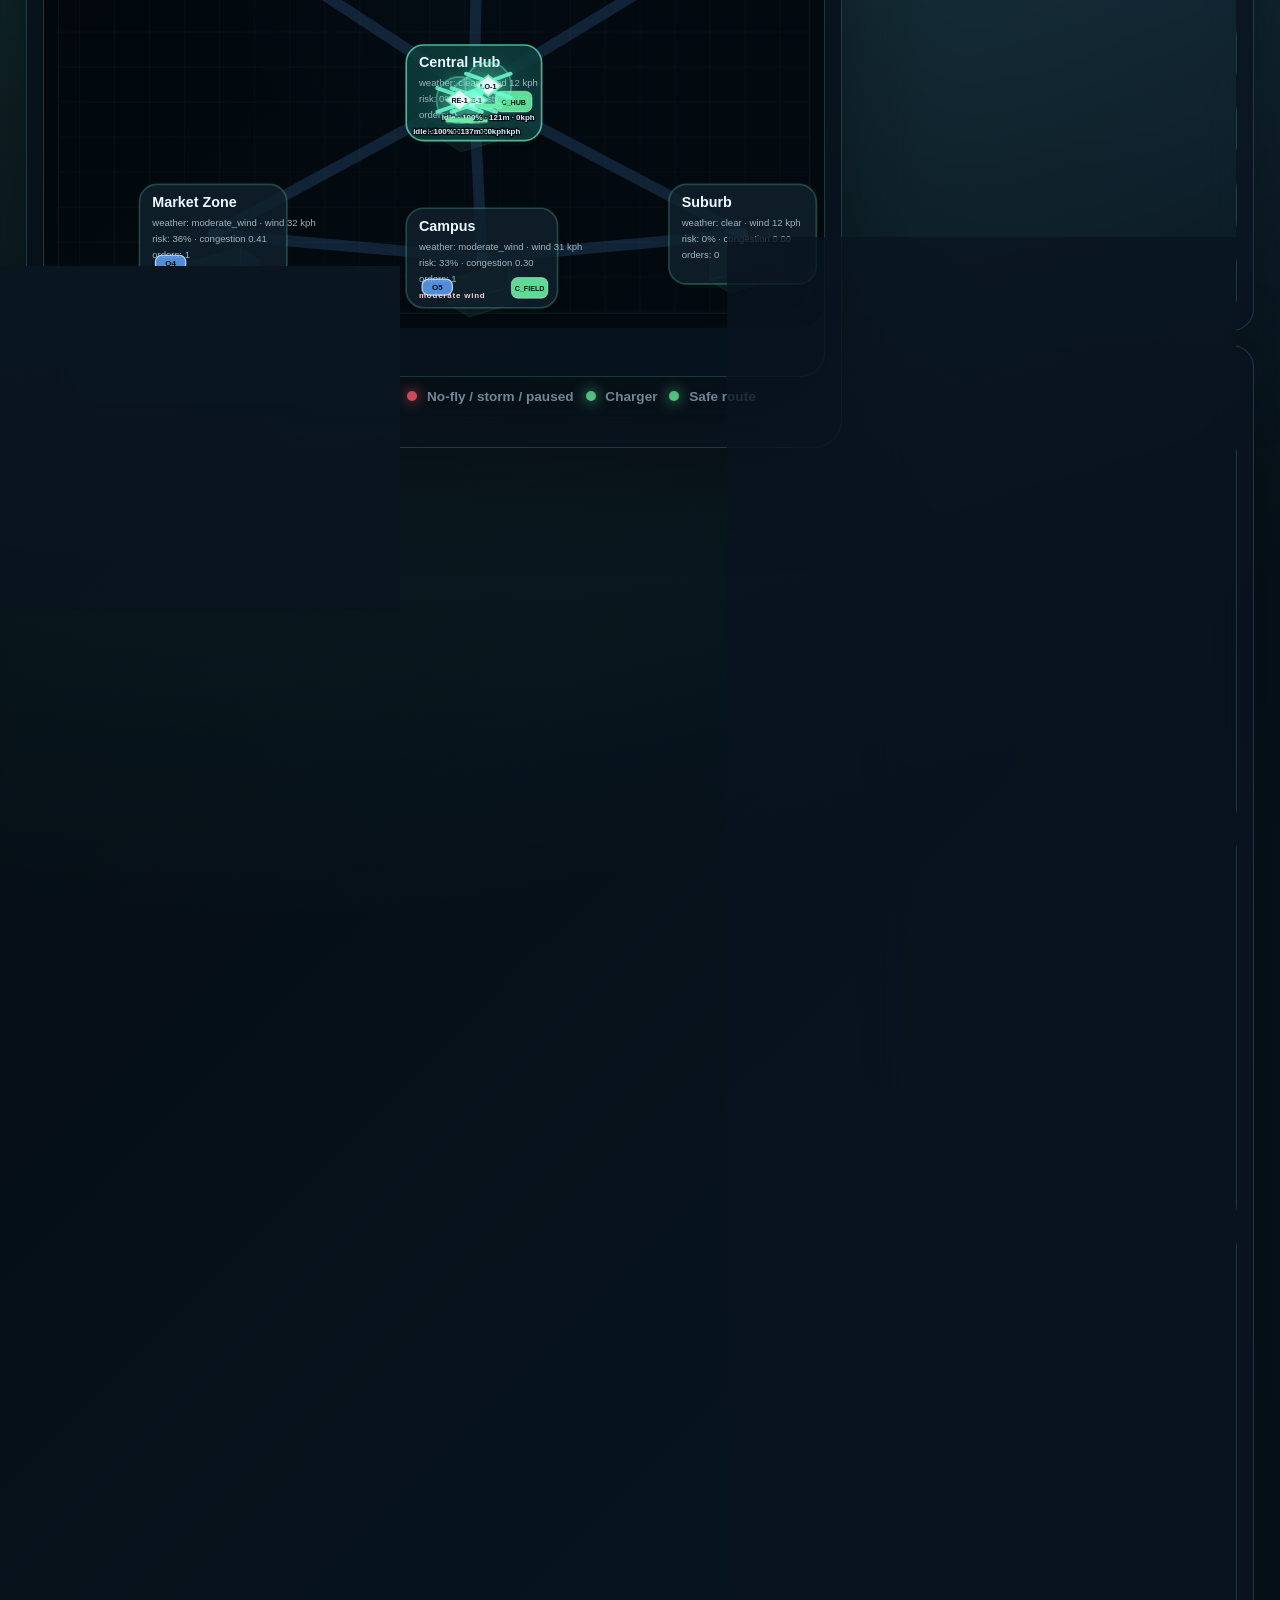
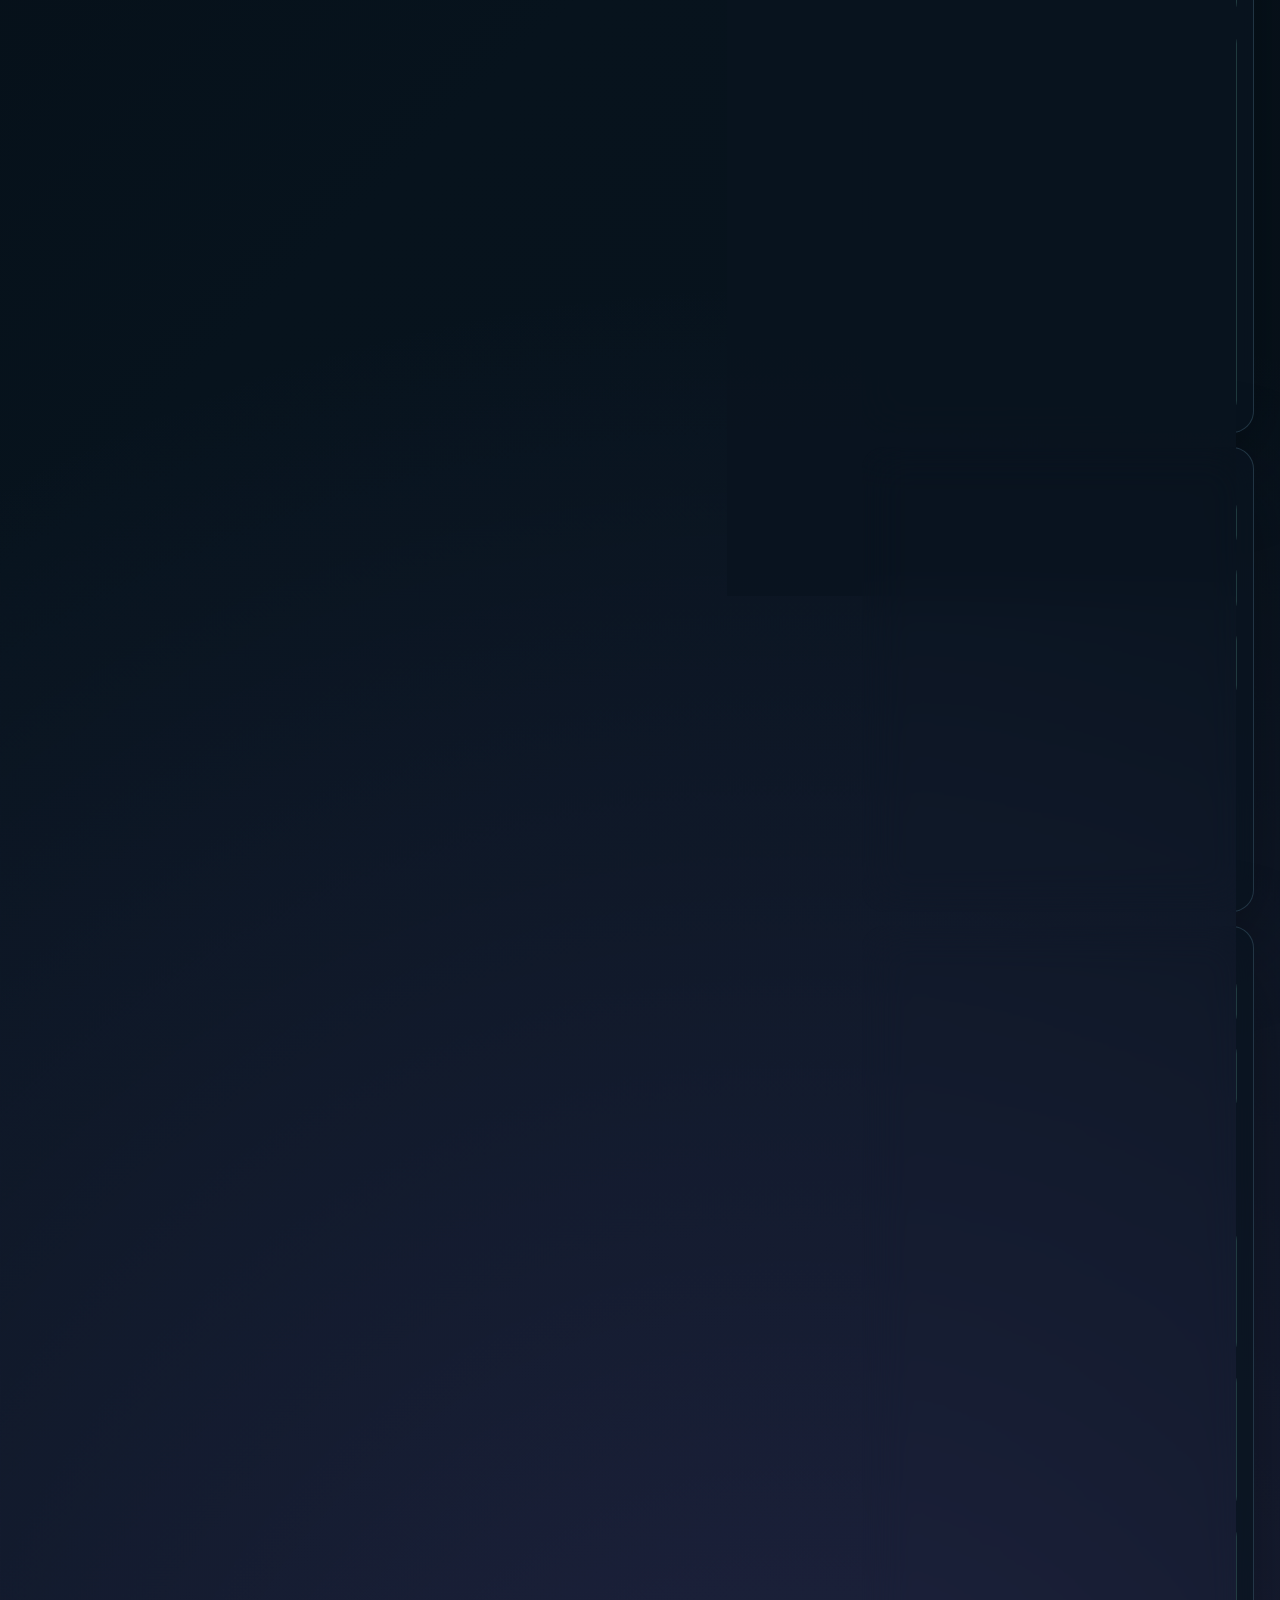
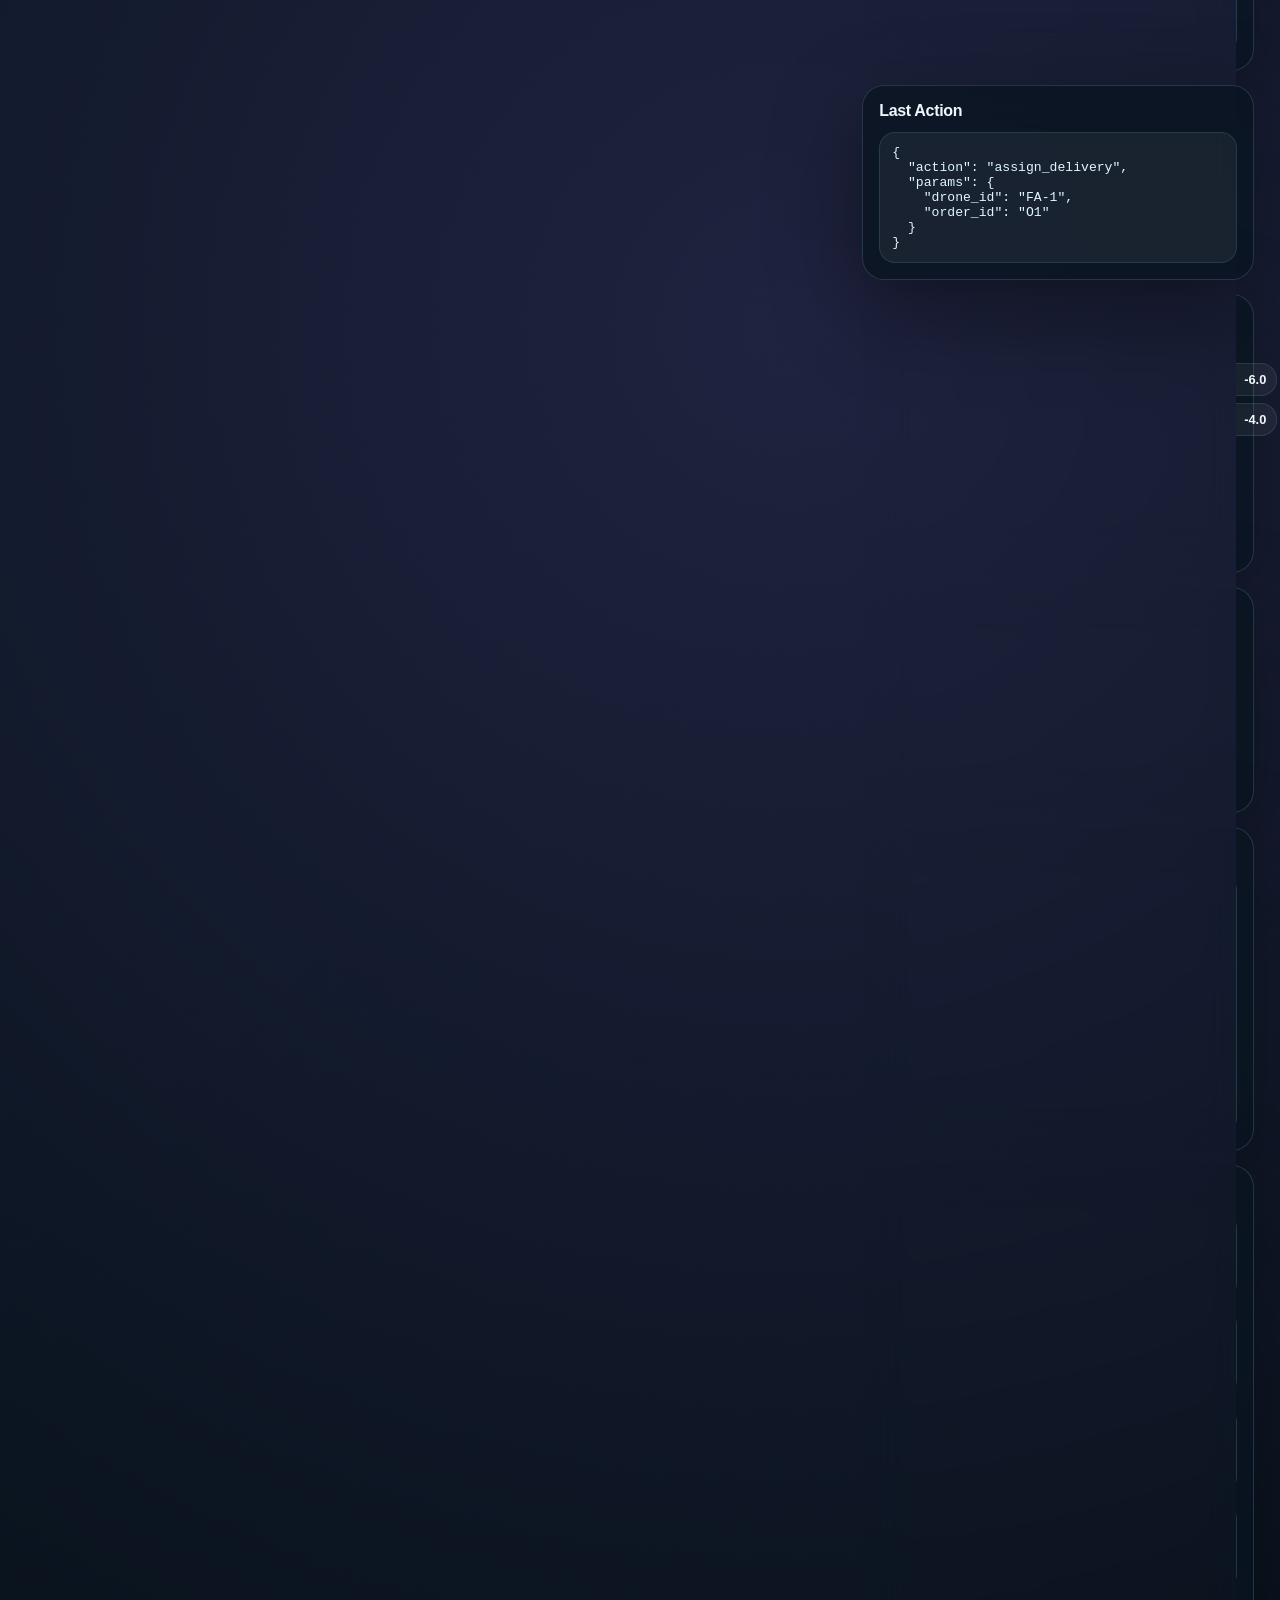
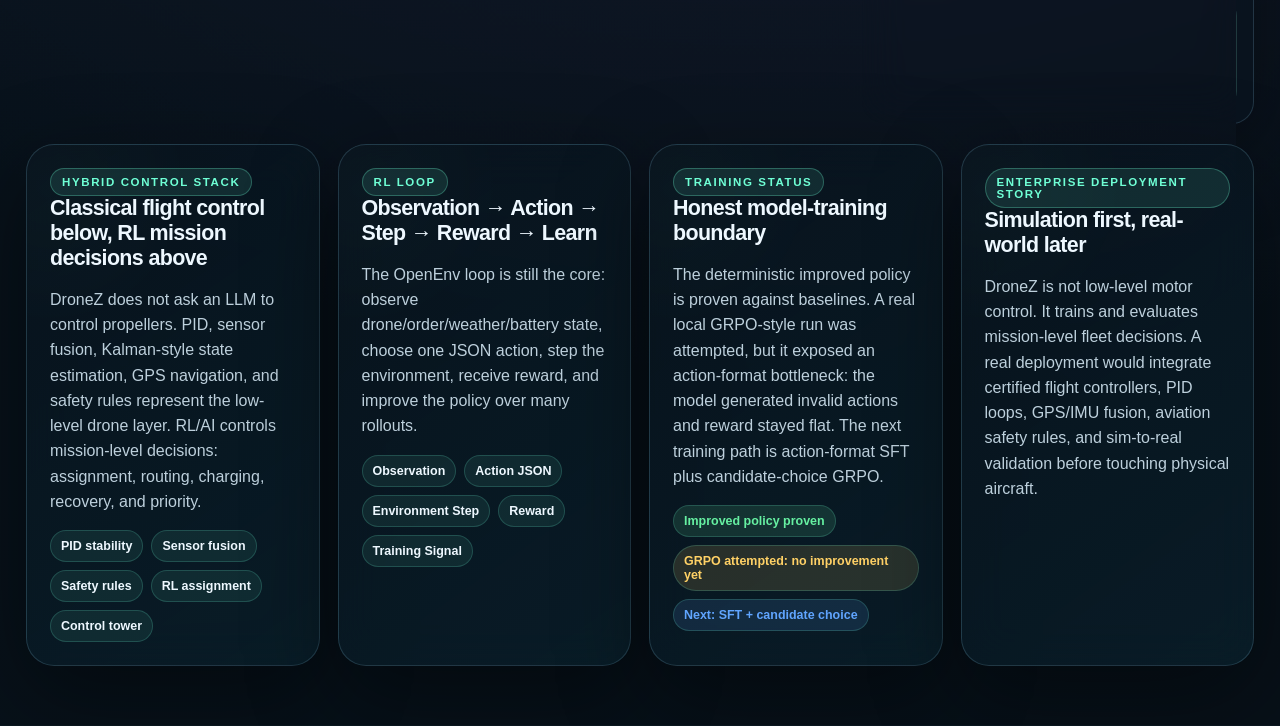
==== commit cea6942e: "Add public 3D simulator link to staging UI" ====
--- a/demo_ui/index.html
+++ b/demo_ui/index.html
@@ -25,7 +25,7 @@
             <a class="cta" href="/api">Runtime JSON</a>
             <a class="cta" href="https://github.com/Hollenite/DroneZ" target="_blank" rel="noopener noreferrer">GitHub</a>
             <a class="cta" href="https://huggingface.co/spaces/Krishna2521/dronez-openenv" target="_blank" rel="noopener noreferrer">HF Space</a>
-            <span class="cta disabled">3D Simulator URL: to be added</span>
+            <a class="cta" href="https://creative-klepon-8a1f8a.netlify.app/" target="_blank" rel="noopener noreferrer">Open 3D Simulator</a>
           </div>
         </div>
         <div class="result-card">
